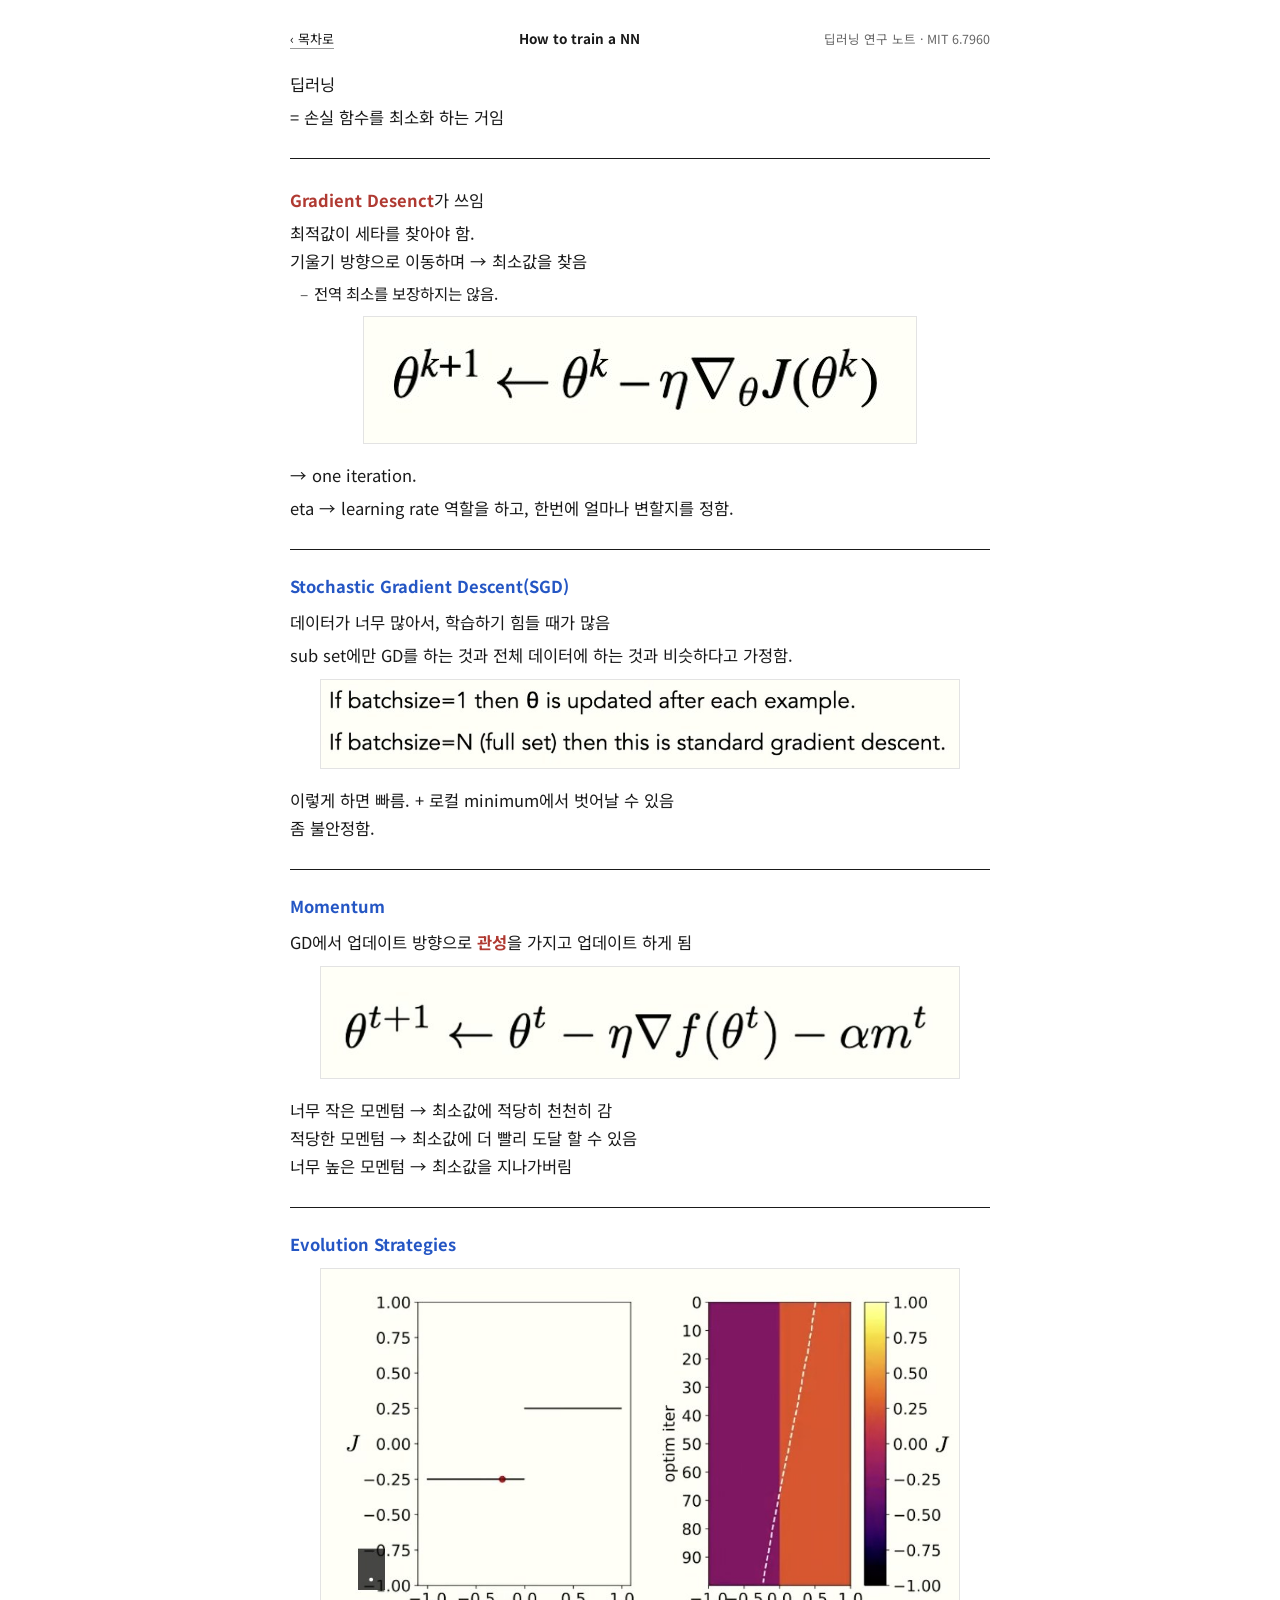
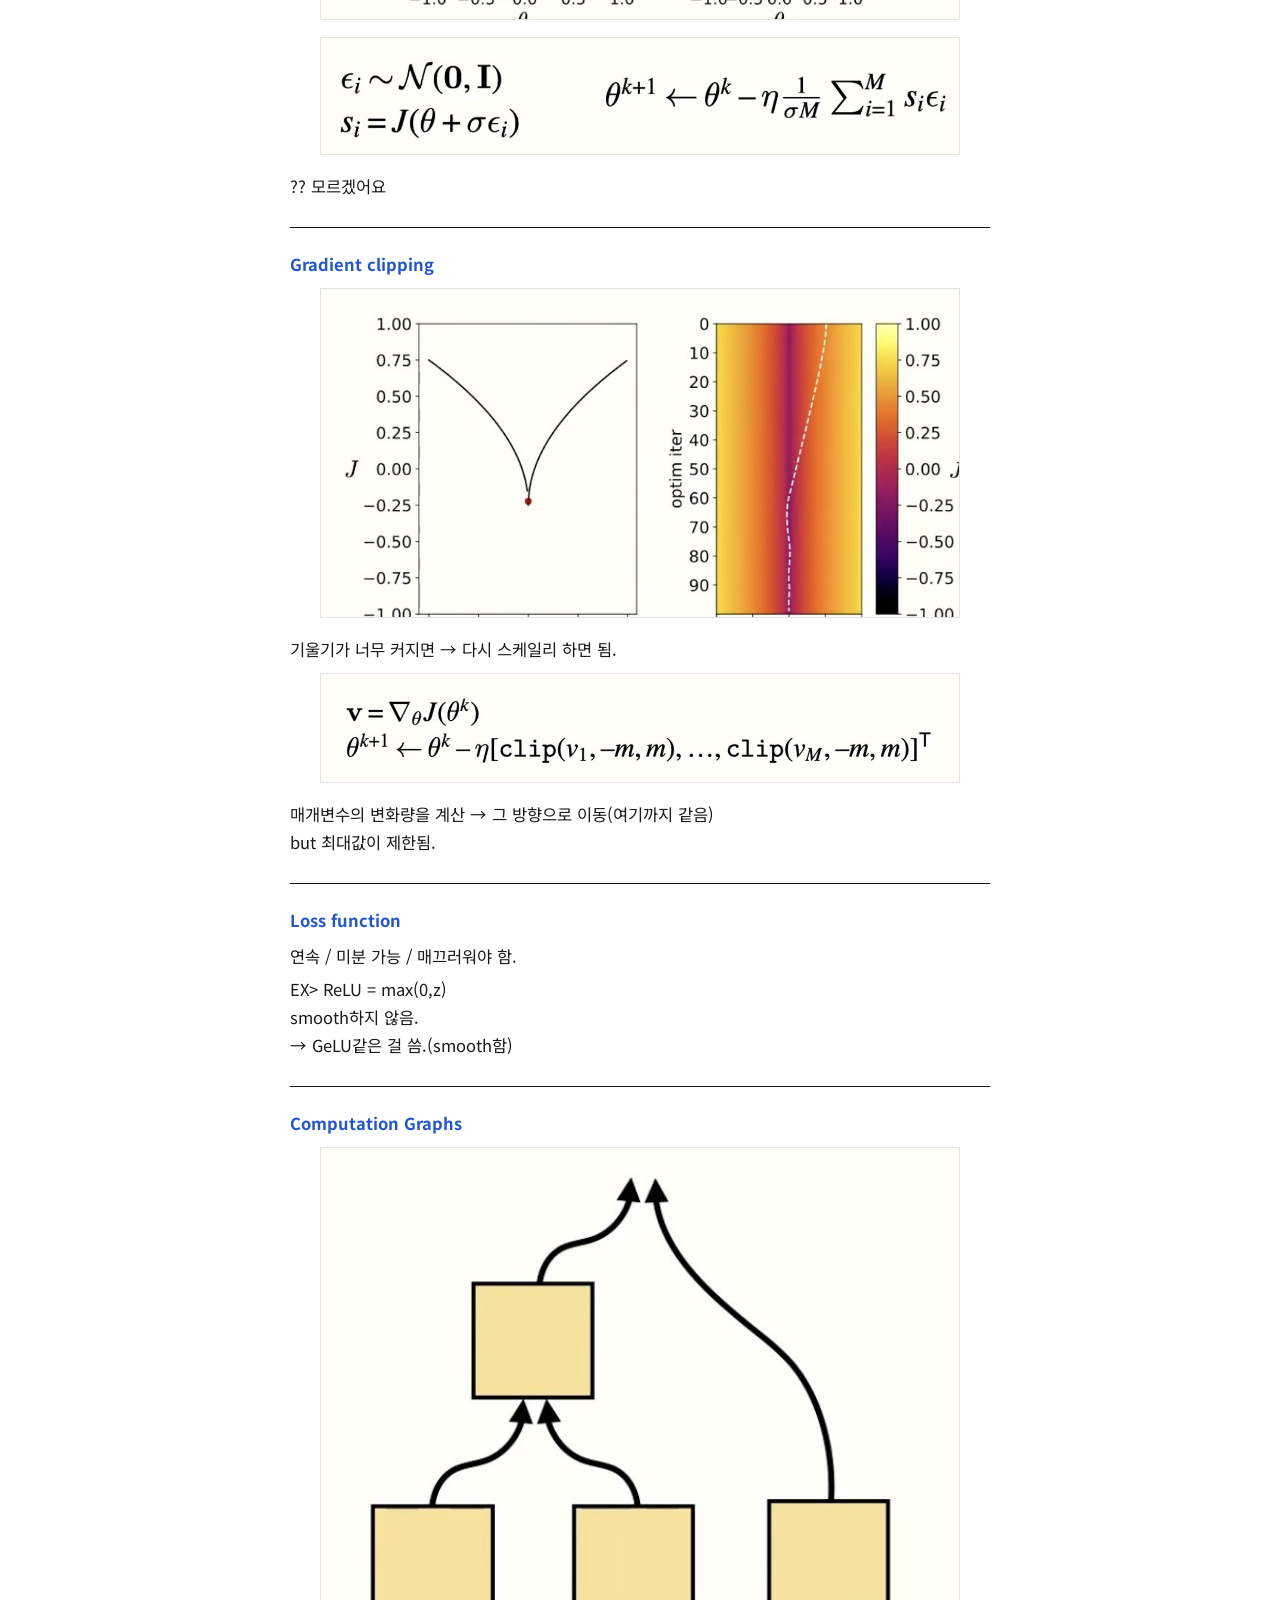
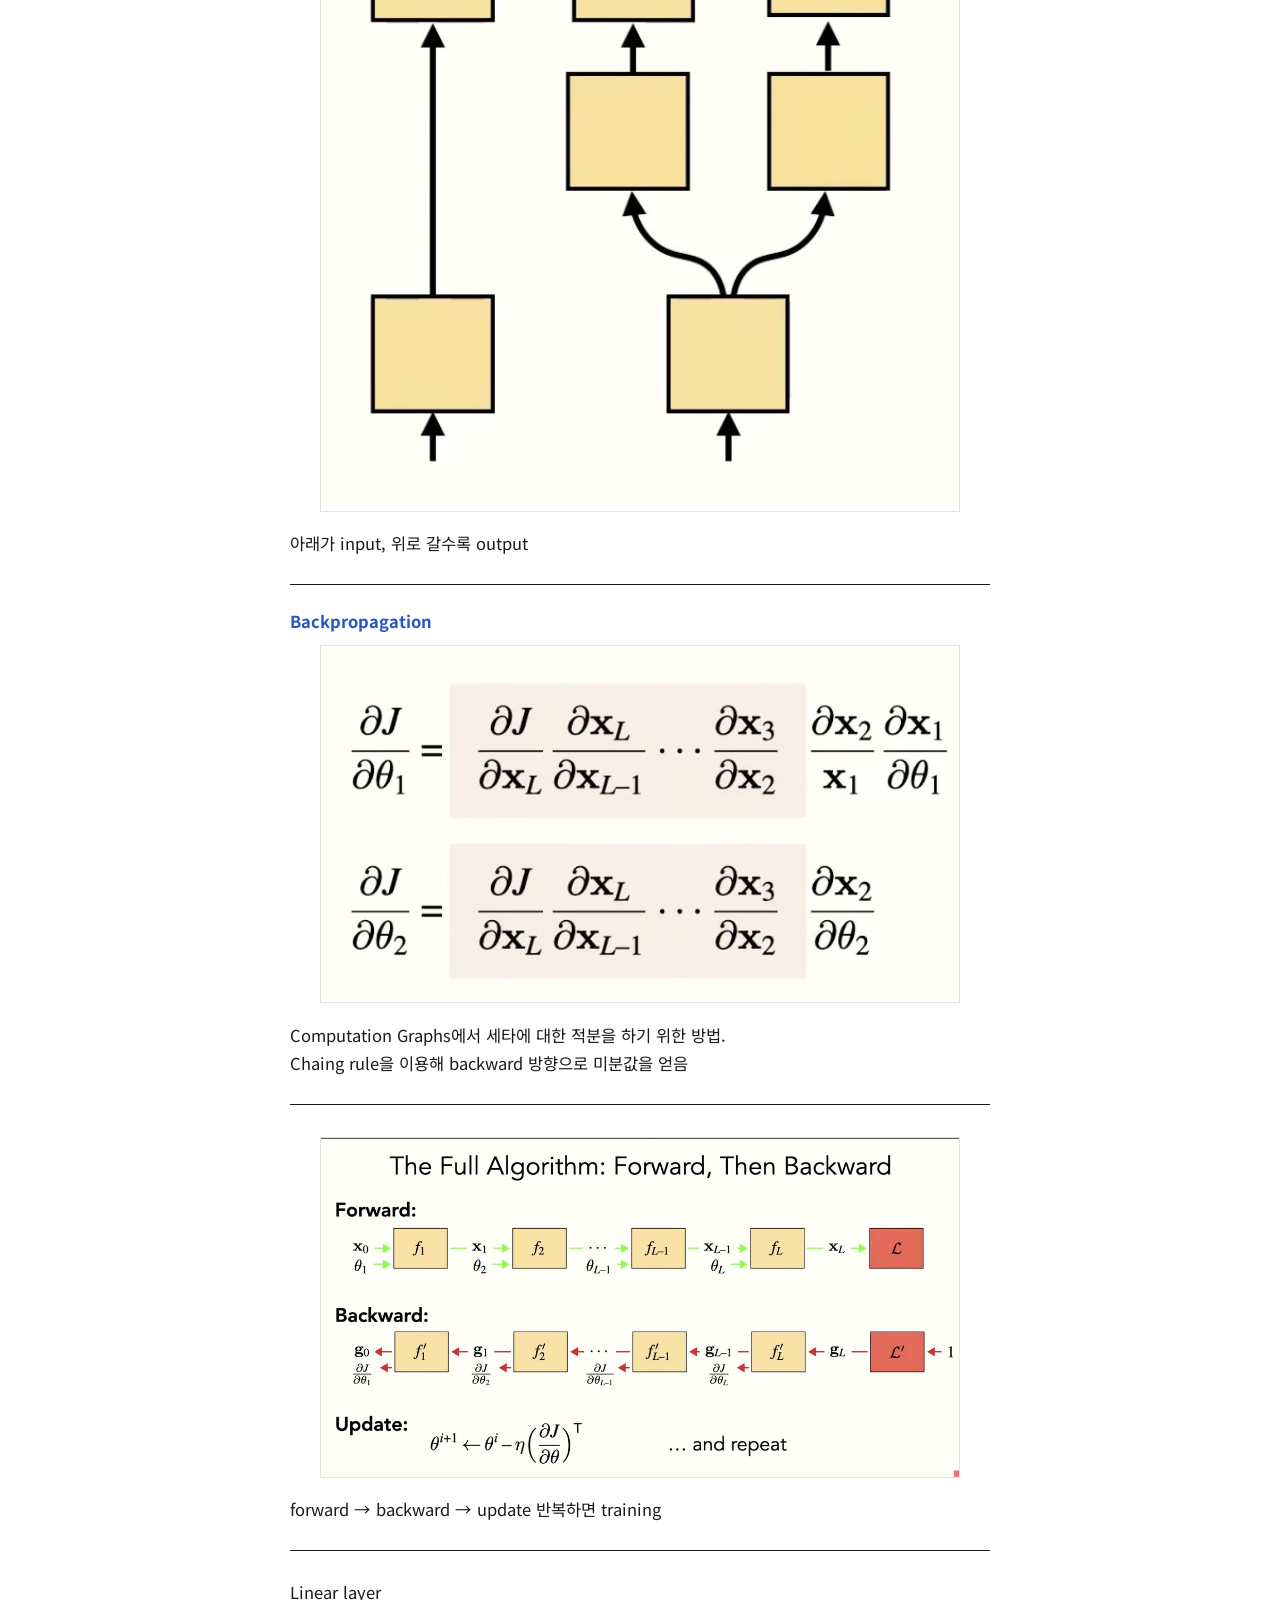
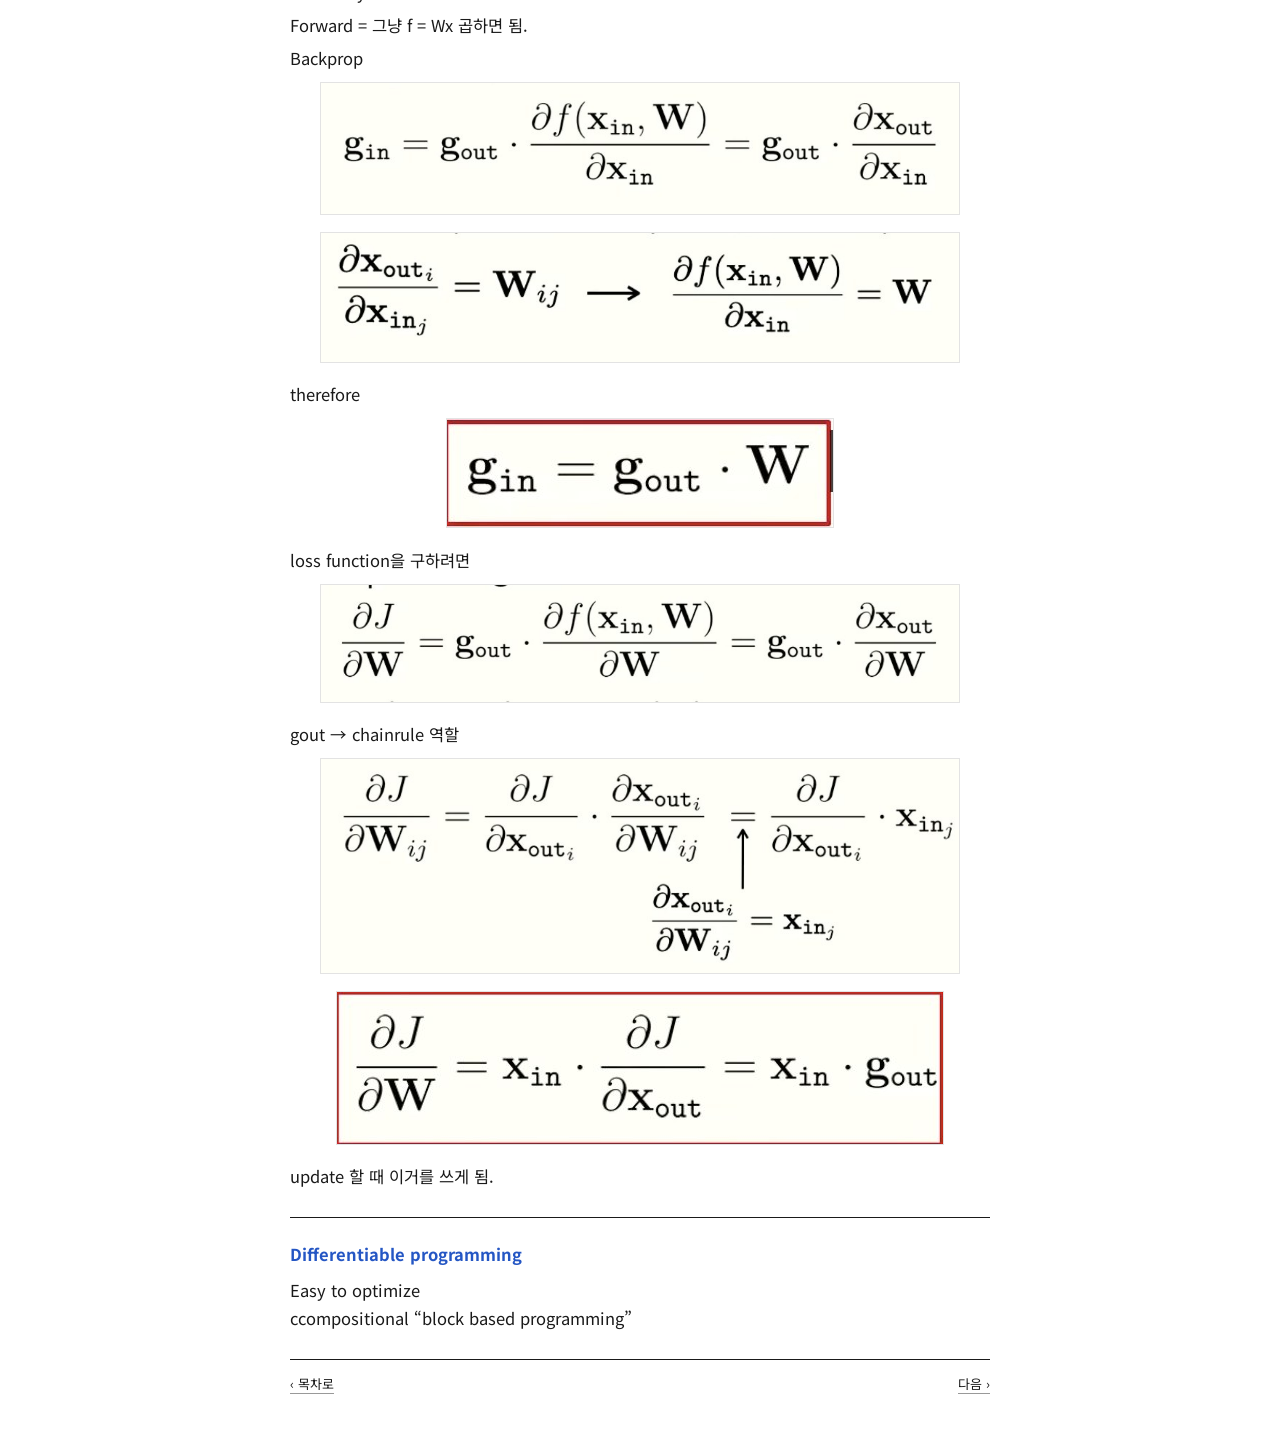
==== 01-how-to-train.html @ ce286904 "Merge dl-b (CMU 11-785 Lec2-8) into dl-notes" ====
<!DOCTYPE html>
<html lang="ko">
<head>
<meta charset="utf-8">
<meta name="viewport" content="width=device-width, initial-scale=1">
<title>How to train a NN — 딥러닝 연구 노트</title>
<link rel="preconnect" href="https://fonts.googleapis.com">
<link rel="preconnect" href="https://fonts.gstatic.com" crossorigin>
<link href="https://fonts.googleapis.com/css2?family=Noto+Sans+KR:wght@400;700&display=swap" rel="stylesheet">
<link rel="stylesheet" href="style.css">
</head>
<body>
<div class="paper">
<div class="phead"><a class="to-home" href="index.html">‹ 목차로</a><span class="phead-c">How to train a NN</span><span class="phead-r">딥러닝 연구 노트 · MIT 6.7960</span></div>
<div class="body">
<section class="part">
<p>딥러닝</p>
<p>= 손실 함수를 최소화 하는 거임</p>
</section>
<section class="part">
<p><b>Gradient Desenct</b>가 쓰임</p>
<p>최적값이 세타를 찾아야 함.<br>기울기 방향으로 이동하며 → 최소값을 찾음</p>
<ul class="concept"><li>전역 최소를 보장하지는 않음.</li></ul>
<div class="figwrap"><img src="images/01-how-to-train-01.jpg" alt="" loading="lazy"></div>
<p>→ one iteration.</p>
<p>eta → learning rate 역할을 하고, 한번에 얼마나 변할지를 정함.</p>
</section>
<section class="part">
<div class="concept-title">Stochastic Gradient Descent(SGD)</div>
<p>데이터가 너무 많아서, 학습하기 힘들 때가 많음</p>
<p>sub set에만 GD를 하는 것과 전체 데이터에 하는 것과 비슷하다고 가정함.</p>
<div class="figwrap"><img src="images/01-how-to-train-02.jpg" alt="" loading="lazy"></div>
<p>이렇게 하면 빠름. + 로컬 minimum에서 벗어날 수 있음<br>좀 불안정함.</p>
</section>
<section class="part">
<div class="concept-title">Momentum</div>
<p>GD에서 업데이트 방향으로 <b>관성</b>을 가지고 업데이트 하게 됨</p>
<div class="figwrap"><img src="images/01-how-to-train-03.jpg" alt="" loading="lazy"></div>
<p>너무 작은 모멘텀 → 최소값에 적당히 천천히 감<br>적당한 모멘텀 → 최소값에 더 빨리 도달 할 수 있음<br>너무 높은 모멘텀 → 최소값을 지나가버림</p>
</section>
<section class="part">
<div class="concept-title">Evolution Strategies</div>
<div class="figwrap"><img src="images/01-how-to-train-04.jpg" alt="" loading="lazy"></div>
<div class="figwrap"><img src="images/01-how-to-train-05.jpg" alt="" loading="lazy"></div>
<p>?? 모르겠어요</p>
</section>
<section class="part">
<div class="concept-title">Gradient clipping</div>
<div class="figwrap"><img src="images/01-how-to-train-06.jpg" alt="" loading="lazy"></div>
<p>기울기가 너무 커지면 → 다시 스케일리 하면 됨.</p>
<div class="figwrap"><img src="images/01-how-to-train-07.jpg" alt="" loading="lazy"></div>
<p>매개변수의 변화량을 계산 → 그 방향으로 이동(여기까지 같음)<br>but 최대값이 제한됨.</p>
</section>
<section class="part">
<div class="concept-title">Loss function</div>
<p>연속 / 미분 가능 / 매끄러워야 함.</p>
<p>EX&gt; ReLU = max(0,z)<br>smooth하지 않음.<br>→ GeLU같은 걸 씀.(smooth함)</p>
</section>
<section class="part">
<div class="concept-title">Computation Graphs</div>
<div class="figwrap"><img src="images/01-how-to-train-08.jpg" alt="" loading="lazy"></div>
<p>아래가 input, 위로 갈수록 output</p>
</section>
<section class="part">
<div class="concept-title">Backpropagation</div>
<div class="figwrap"><img src="images/01-how-to-train-09.jpg" alt="" loading="lazy"></div>
<p>Computation Graphs에서 세타에 대한 적분을 하기 위한 방법.<br>Chaing rule을 이용해 backward 방향으로 미분값을 얻음</p>
</section>
<section class="part">
<div class="figwrap"><img src="images/01-how-to-train-10.jpg" alt="" loading="lazy"></div>
<p>forward → backward → update 반복하면 training</p>
</section>
<section class="part">
<p>Linear layer</p>
<p>Forward = 그냥 f = Wx 곱하면 됨.</p>
<p>Backprop</p>
<div class="figwrap"><img src="images/01-how-to-train-11.jpg" alt="" loading="lazy"></div>
<div class="figwrap"><img src="images/01-how-to-train-12.jpg" alt="" loading="lazy"></div>
<p>therefore</p>
<div class="figwrap"><img src="images/01-how-to-train-13.jpg" alt="" loading="lazy"></div>
<p>loss function을 구하려면</p>
<div class="figwrap"><img src="images/01-how-to-train-14.jpg" alt="" loading="lazy"></div>
<p>gout → chainrule 역할</p>
<div class="figwrap"><img src="images/01-how-to-train-15.jpg" alt="" loading="lazy"></div>
<div class="figwrap"><img src="images/01-how-to-train-16.jpg" alt="" loading="lazy"></div>
<p>update 할 때 이거를 쓰게 됨.</p>
</section>
<section class="part">
<div class="concept-title">Differentiable programming</div>
<p>Easy to optimize<br>ccompositional “block based programming”</p>
</section>
</div>
<div class="pnav"><a href="index.html">‹ 목차로</a><a href="02-arch-grid.html">다음 ›</a></div>
</div>
</body>
</html>
---- style.css ----
:root{--ink:#1a1a1a;--red:#b03a32;--gray:#666;--blue:#2456c4;--rule:#1a1a1a}
*{box-sizing:border-box;margin:0;padding:0}
html{scroll-behavior:smooth}
body{font-family:'Noto Sans KR','Apple SD Gothic Neo',system-ui,sans-serif;background:#fff;color:var(--ink);-webkit-tap-highlight-color:transparent}
svg{max-width:100%}
.mjx{display:inline!important}.mjx svg{display:inline-block!important;vertical-align:middle;overflow:visible}
.mjx-display{margin:.3em 0;overflow-x:auto;overflow-y:hidden;padding:2px 0}
.mjx-display svg{display:block!important;margin:0 auto}
.paper{max-width:780px;margin:0 auto;background:#fff;padding:28px 40px 56px}
.phead{display:flex;justify-content:space-between;align-items:baseline;gap:12px;font-size:13px;color:var(--gray);padding-bottom:10px;margin-bottom:0}
.phead-c{color:var(--ink);font-weight:700;font-size:13.5px;text-align:center}
.phead-r{font-size:12.5px;white-space:nowrap}
a.to-home{color:var(--ink);text-decoration:none;cursor:pointer;border-bottom:1px solid #999;white-space:nowrap;font-size:13px}
a.to-home:hover{color:var(--blue);border-color:var(--blue)}
.body{font-size:16.5px;line-height:1.7}
.body p{margin:.3em 0}
.body ol.num{margin:.2em 0;padding-left:1.8em;list-style:decimal outside}
.body ol.num li{margin:.16em 0;padding-left:.2em}
section.part{margin-top:0;padding:22px 0;border-top:1px solid var(--rule)}
div.body > section.part:first-child{border-top:none;padding-top:6px}
.sec-h{font-weight:700;font-size:21px;color:var(--ink);margin:6px 0 10px}
.concept-title{font-weight:700;font-size:16.5px;margin-bottom:8px;color:var(--blue)}
.concept ul,.body ul.concept{margin-left:.4em;list-style:none}
.concept li{margin:.14em 0;font-size:15.5px;padding-left:1.1em;position:relative}
.concept li::before{content:"–";position:absolute;left:.2em;color:#555}
.figwrap{text-align:center;margin:10px 0}
.figwrap img{max-width:min(640px,94%);height:auto;border:1px solid #e3e3e3}
.figwrap svg{max-width:min(600px,92%);height:auto}
.figcap{font-size:13.5px;color:#555;text-align:center;margin-top:12px}
.body b{color:var(--red)}
.pnav{display:flex;justify-content:space-between;align-items:center;margin-top:0;padding:14px 0 0;border-top:1px solid var(--rule);font-size:13px}
.pnav a{color:var(--ink);text-decoration:none;cursor:pointer;border-bottom:1px solid #999}
.pnav a:hover{color:var(--blue);border-color:var(--blue)}
/* home */
.course{font-size:13px;color:var(--gray);letter-spacing:.08em;font-weight:700}
h1{font-size:30px;font-weight:700;color:var(--ink);line-height:1.3;margin:6px 0 4px}
.sub{font-size:15.5px;color:#444;margin-top:10px}
section{margin-top:34px;border-top:1px solid var(--rule);padding-top:20px}
h2{font-size:17px;font-weight:700;color:var(--ink);margin-bottom:8px}
.go{float:right;color:var(--gray);font-size:18px}
a.card{display:block;text-decoration:none;color:var(--ink);border:1.5px solid var(--rule);padding:16px 22px;margin-top:14px;cursor:pointer;background:#fff}
a.card:hover{border-color:var(--blue)}
.card-t{font-weight:700;font-size:16.5px}
a.card:hover .card-t{color:var(--blue)}
.card-d{font-size:14.5px;color:#444;margin-top:6px;line-height:1.55}
.card-m{font-size:13px;color:var(--gray);margin-top:8px}
div.card-off{border:1.5px solid var(--rule);padding:16px 22px;margin-top:14px;color:var(--gray)}
.card-off .card-t{color:var(--gray)}
.foot{margin-top:40px;font-size:13px;color:var(--gray)}
@media (max-width:760px){
  .paper{padding:20px 18px 40px}
  .body{font-size:15.5px}
  .phead-r{display:none}
  h1{font-size:24px}
}
@media print{
  body{background:#fff}
  .paper{max-width:none;margin:0;padding:10px 20px}
  .pnav{display:none}
  a{text-decoration:none;color:inherit}
}
/* ===== dl-b (CMU 11-785) additions ===== */
h1.t-title{font-size:26px;line-height:1.3;color:var(--ink);font-weight:700;margin:6px 0 4px}
.t-sub{font-size:15.5px;color:#444;margin-top:10px}
.t-meta{margin-top:6px;font-size:13px;color:var(--gray)}
.dlb .body{line-height:1.75;margin-top:18px}
.dlb .body u{text-underline-offset:2px}
.dlb .figwrap img{max-width:min(640px,100%);border:1px solid #ddd}
.dlb .pnav{margin-top:20px}
.cols{display:flex;gap:18px;margin:10px 0;align-items:flex-start}
.cols .col{min-width:0}
.cols .col .body,.cols .col p{font-size:15.5px}
.cols .figwrap img{max-width:100%}
/* ===== study-note layer (2026-10-21 user rule) =====
   White page, Noto Sans KR (no handwriting font, no ruled paper).
   Handwritten-notes FEEL via hierarchy/indent/color only.
   Wrap note content in <div class="body notes">. */
.notes h2{font-size:19px;font-weight:700;color:var(--ink);margin:28px 0 10px;padding-bottom:5px;border-bottom:1.5px solid var(--rule)}
.notes h3{font-size:16.5px;font-weight:700;color:var(--ink);margin:20px 0 6px}
.notes h4{font-size:15.5px;font-weight:700;color:#333;margin:14px 0 4px}
.notes p{margin:.3em 0}
/* level-nested bullets: • lv1, – lv2, · lv3 */
.notes ul{list-style:none;margin:.25em 0;padding-left:0}
.notes ul li{position:relative;padding-left:1.25em;margin:.2em 0;line-height:1.65}
.notes ul li::before{content:"•";position:absolute;left:.3em;color:var(--ink)}
.notes ul ul{margin:.12em 0;padding-left:1.15em}
.notes ul ul li::before{content:"–";color:#555}
.notes ul ul ul{padding-left:1.15em}
.notes ul ul ul li::before{content:"·";color:#999}
.notes ol{margin:.25em 0;padding-left:1.7em}
.notes ol li{margin:.2em 0;line-height:1.65}
.notes ol ol{list-style:lower-alpha}
/* key term / definition -> blue */
.k-blue{color:var(--blue);font-weight:700}
/* warning / condition / must-remember -> red */
.k-red{color:var(--red);font-weight:700}
/* important phrase -> yellow highlighter */
.hl{background:#fff1a8;padding:.02em .18em;border-radius:2px;-webkit-box-decoration-break:clone;box-decoration-break:clone}
/* boxed key formula */
.fbox{border:1.5px solid var(--rule);padding:10px 16px;margin:12px 0;background:#fff}
.fbox .mjx-display{margin:.15em 0}
/* definition block (blue accent) */
.def{border-left:3px solid var(--blue);padding:5px 0 5px 14px;margin:12px 0}
/* warning/condition block (red accent) */
.warn{border-left:3px solid var(--red);padding:5px 0 5px 14px;margin:12px 0}
/* small gray source/ref line */
.refline{font-size:12.5px;color:var(--gray);margin:2px 0 8px}
@media (max-width:640px){
  h1.t-title,h1.idx-title{font-size:22px}
  .cols{flex-direction:column}
}
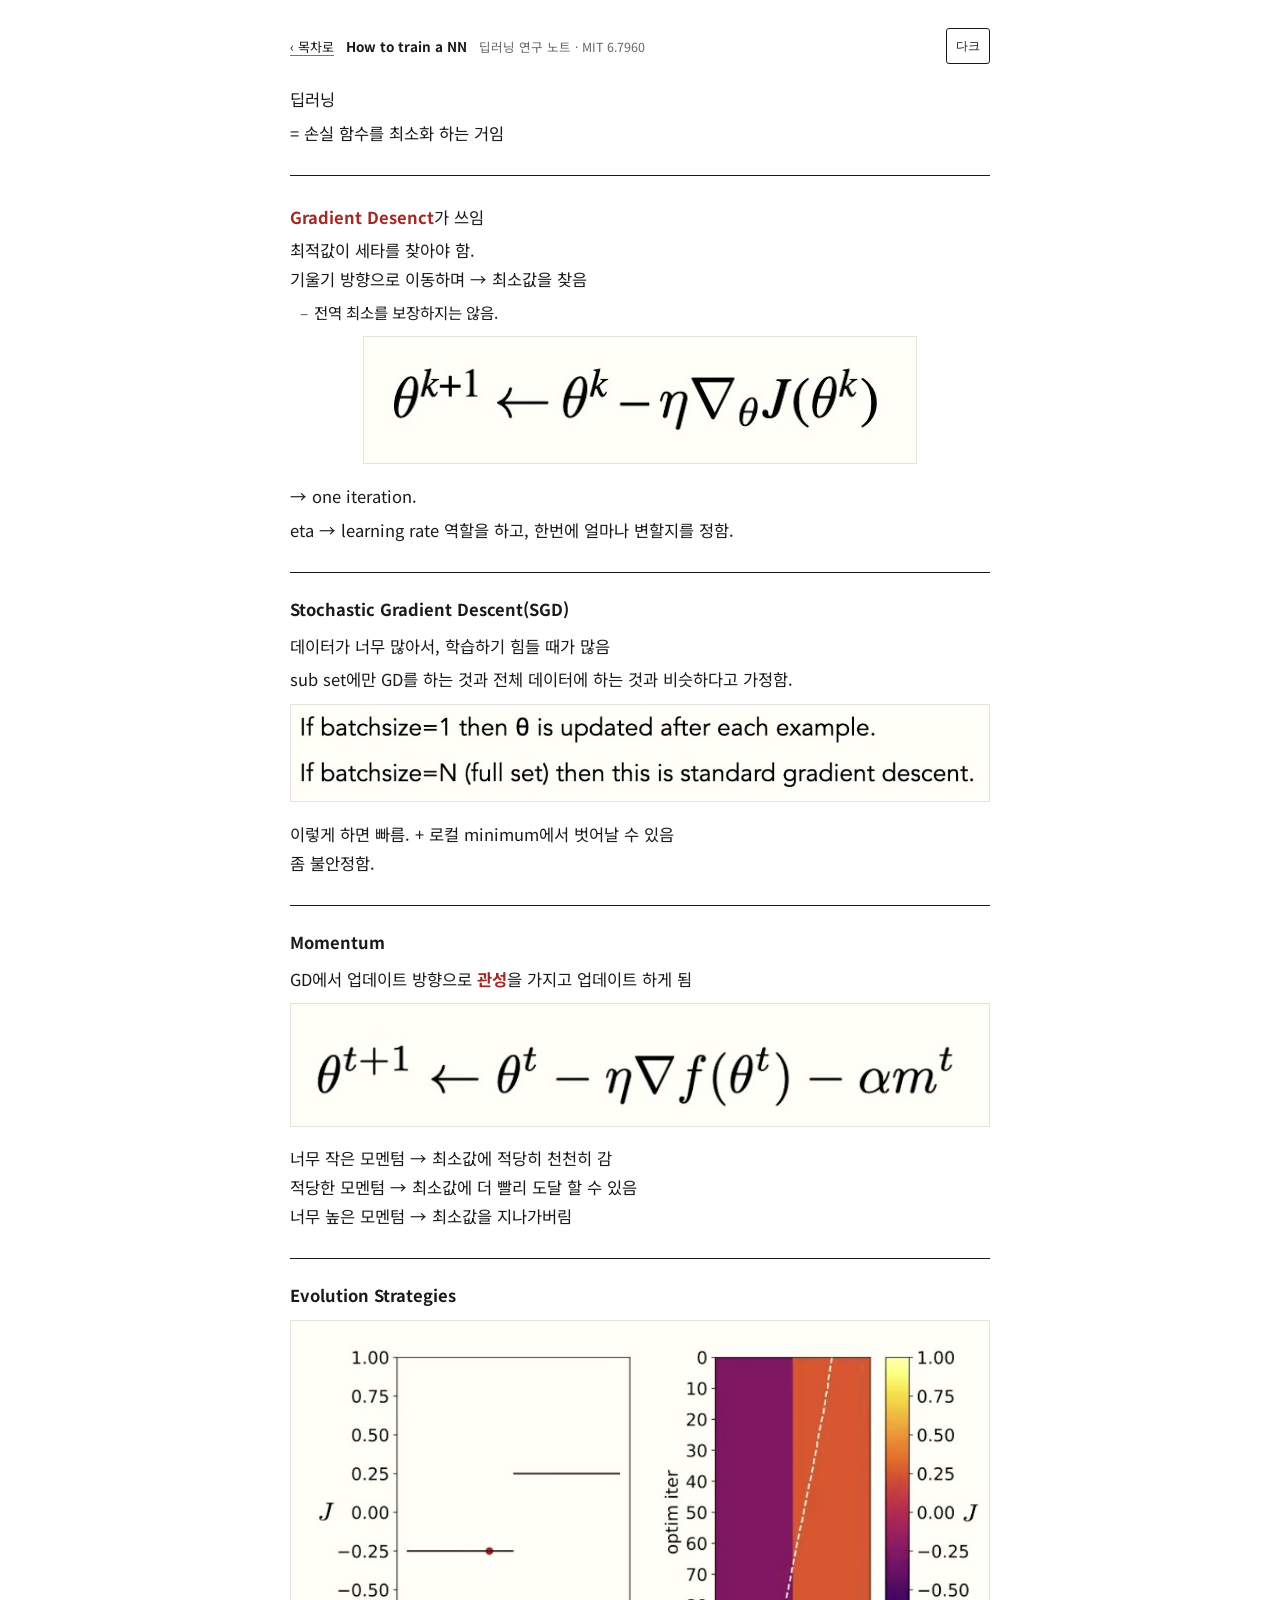
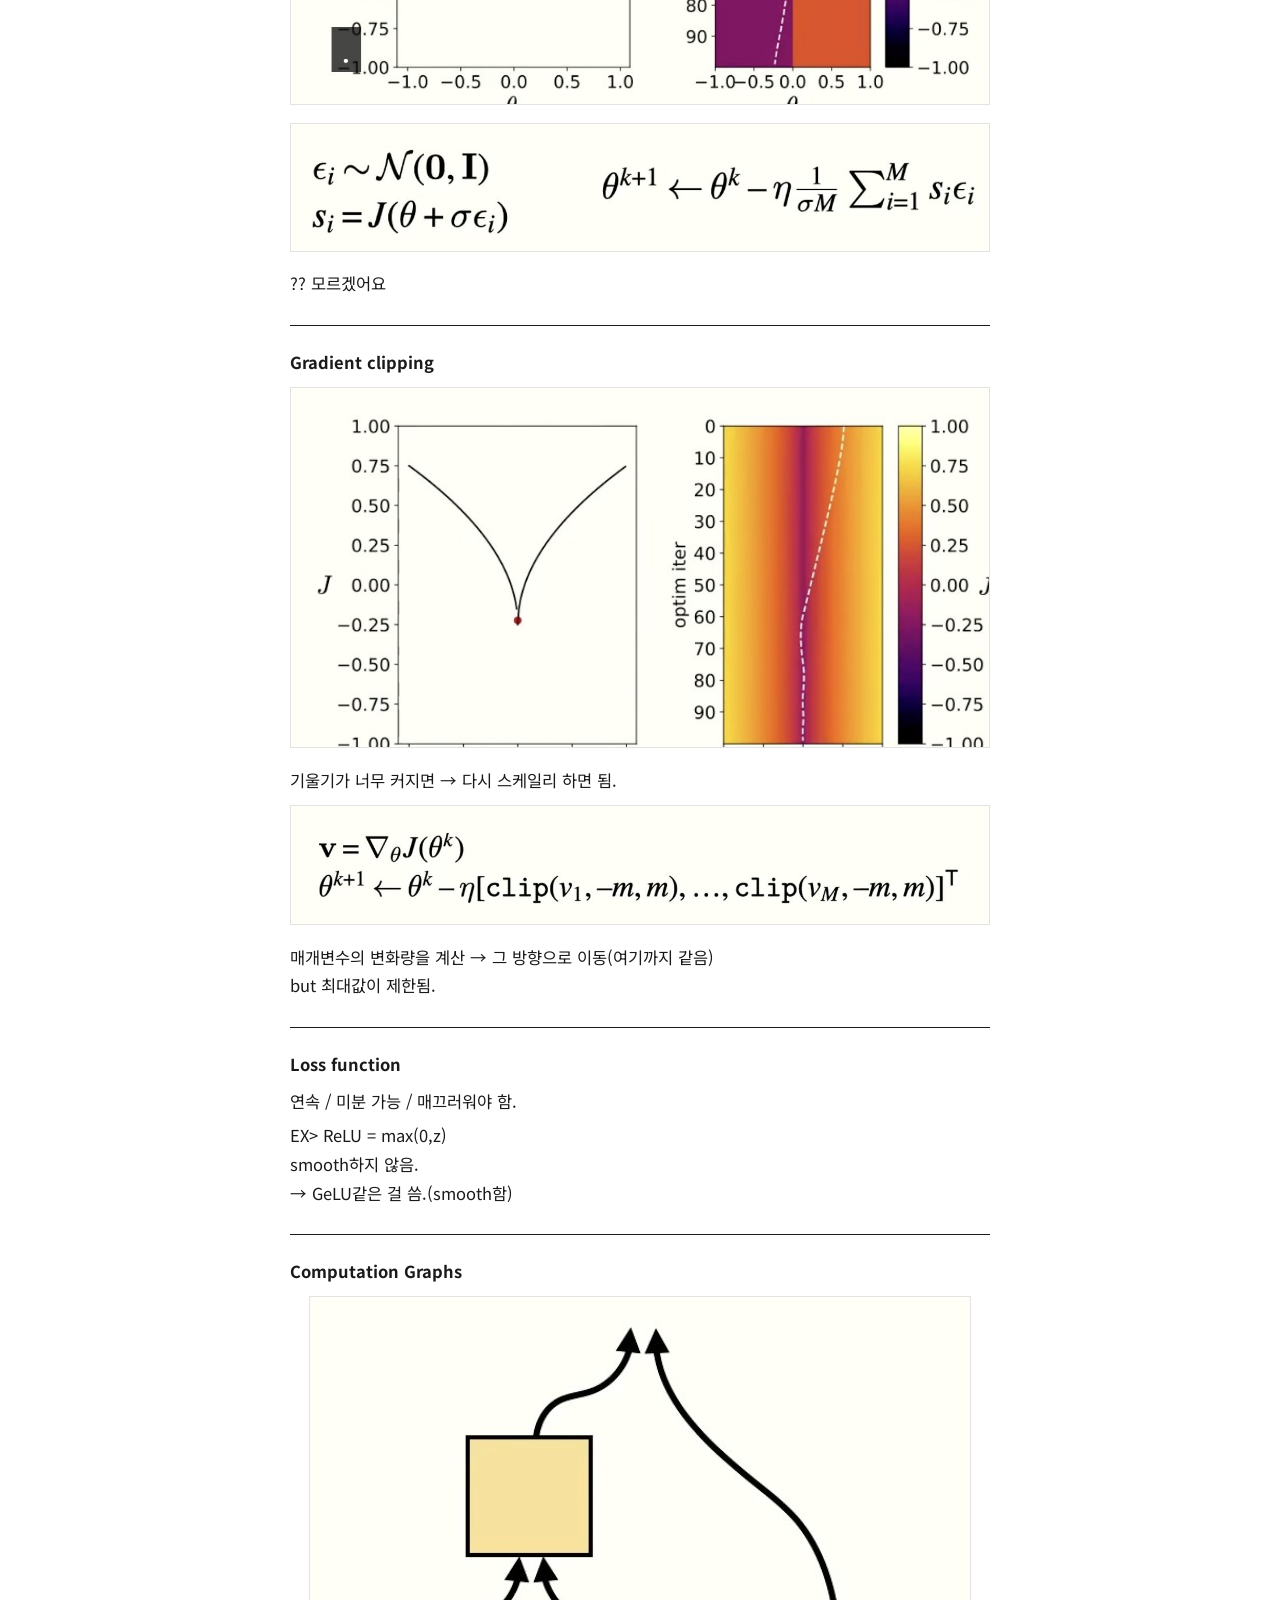
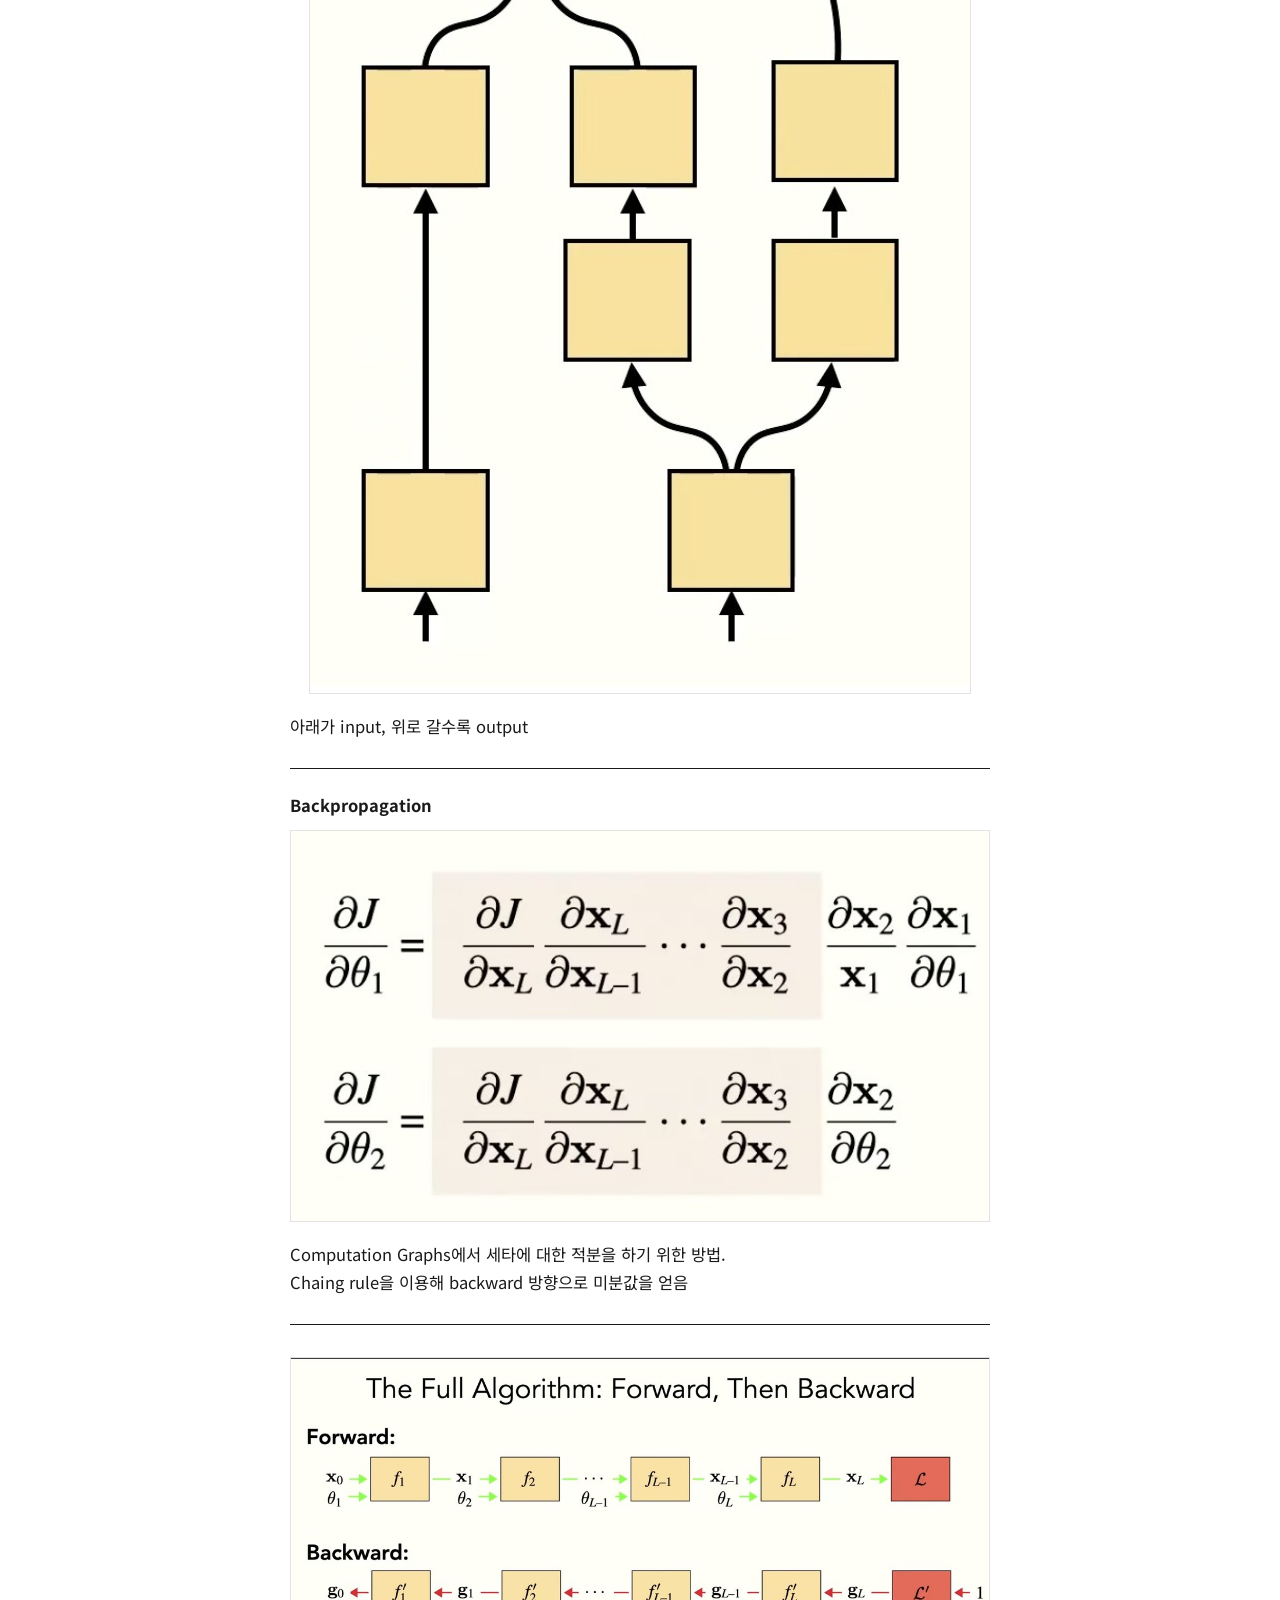
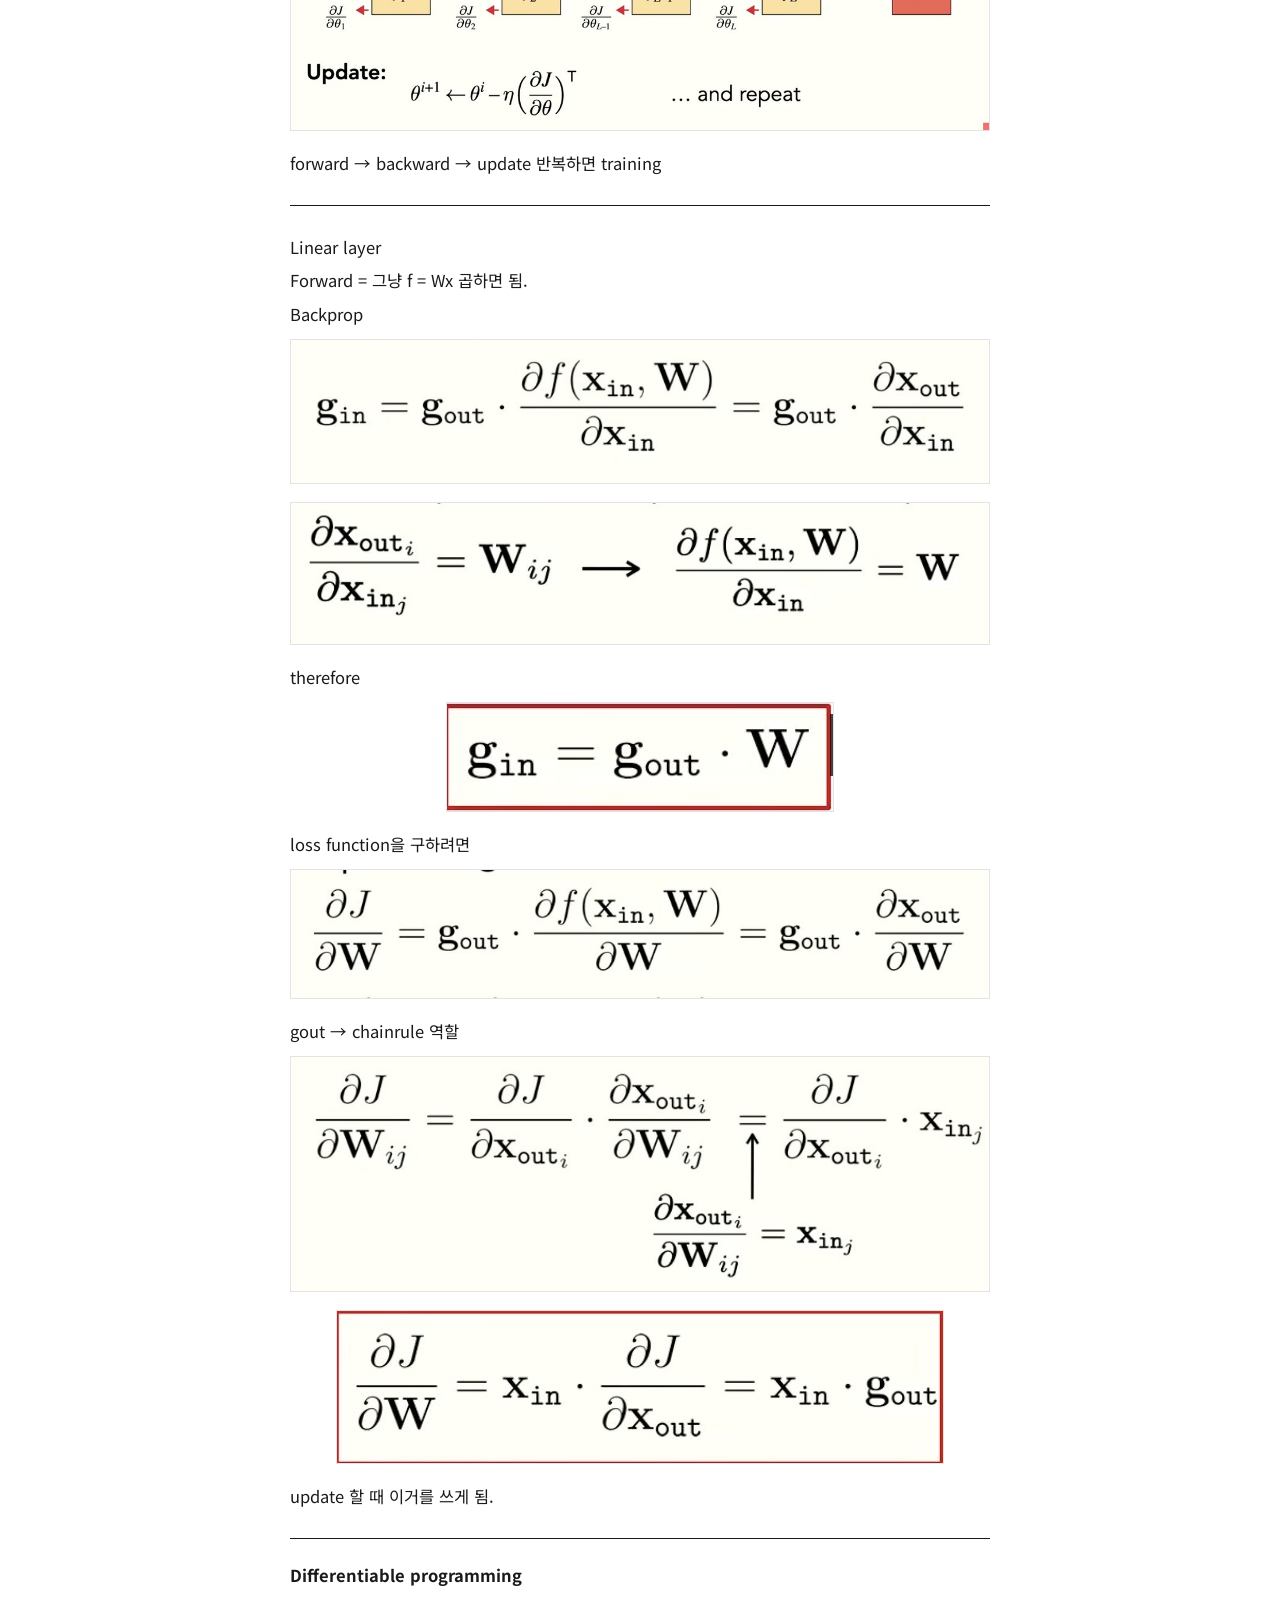
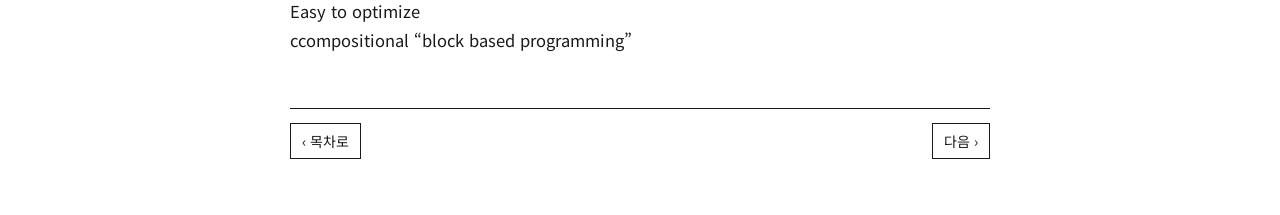
==== commit bd476781: "v5 layer: v5-layer.css + v5.js on all pages" ====
--- a/01-how-to-train.html
+++ b/01-how-to-train.html
@@ -8,6 +8,7 @@
 <link rel="preconnect" href="https://fonts.gstatic.com" crossorigin>
 <link href="https://fonts.googleapis.com/css2?family=Noto+Sans+KR:wght@400;700&display=swap" rel="stylesheet">
 <link rel="stylesheet" href="style.css">
+<link rel="stylesheet" href="assets/v5-layer.css">
 </head>
 <body>
 <div class="paper">
@@ -92,5 +93,6 @@
 </div>
 <div class="pnav"><a href="index.html">‹ 목차로</a><a href="02-arch-grid.html">다음 ›</a></div>
 </div>
+<script src="assets/v5.js"></script>
 </body>
 </html>
--- a/style.css
+++ b/style.css
@@ -109,3 +109,6 @@
   h1.t-title,h1.idx-title{font-size:22px}
   .cols{flex-direction:column}
 }
+
+/* Korean/other fallback chars inside MathJax SVG <text>: use page font, not bare serif */
+.mjx text, .mjx-display text { font-family: inherit; }
--- a/assets/v5-layer.css
+++ b/assets/v5-layer.css
@@ -0,0 +1,139 @@
+/* ==========================================================================
+   study-note v5 layer (2026-10-22). v4 CSS 뒤에 한 줄로 얹는다: <link rel="stylesheet" href="assets/v5-layer.css">
+   본문/정답 내용은 건드리지 않음. 팔레트: ink #1a1a1a, 회색, 액센트 #9e2b25, 형광펜 #fff1a8.
+   ========================================================================== */
+:root{--ink:#1a1a1a;--red:#9e2b25;--accent:#9e2b25;--gray:#666;--rule:#1a1a1a;--hl:#fff1a8;--grey-1:#f4f4f4;--blue:#1a1a1a;--header-h:56px}
+
+/* 1. 링크: 방문/hover/active 전부 ink. 파랑·보라 금지. 밑줄 + hover 형광펜 */
+a:link,a:visited,a:hover,a:active{color:var(--ink)}
+.paper a:not(.tap):not(.card):not(.tapc):not(.idx-row):not(.to-top):not(.skip-link):not(.v5-anchor){text-decoration:underline;text-decoration-color:#777;text-underline-offset:3px;border-bottom:none}
+.paper a:not(.tap):not(.card):not(.tapc):not(.idx-row):hover{background:var(--hl);text-decoration-color:var(--ink)}
+a.tap:hover,a.card:hover,.tapc:hover,.idx-row:hover{background:var(--hl)!important;border-color:var(--ink)}
+.to-root{color:var(--gray)!important}
+a:focus-visible,button:focus-visible,summary:focus-visible,.tap:focus-visible,.card:focus-visible{outline:2px solid var(--ink);outline-offset:2px;border-radius:2px}
+[aria-current="page"]{background:var(--hl);font-weight:700}
+button,summary,a,.tap,.card{cursor:pointer}
+
+/* 2. 본문 컬럼 탈출 방지 */
+html{-webkit-text-size-adjust:100%}
+.paper{max-width:780px;min-width:0;overflow-x:clip;overflow-wrap:break-word}
+.paper img,.paper svg,.paper figure,.paper video{max-width:100%}
+.paper img{height:auto}
+.paper pre{max-width:100%;overflow-x:auto;white-space:pre}
+.paper code{overflow-wrap:anywhere}
+.paper p,.paper li,.paper dd{overflow-wrap:break-word;word-break:keep-all}
+.paper .mjx-display,.paper .tblwrap{max-width:100%}
+
+/* 3. 헤딩 앵커 + 고정 헤더 대비 여백 */
+h2,h3,h4,[id]{scroll-margin-top:calc(var(--header-h) + 16px)}
+.v5-anchor{visibility:hidden;margin-left:.4em;font-weight:400;color:var(--gray)!important;text-decoration:none!important;font-size:.85em}
+h2:hover .v5-anchor,h3:hover .v5-anchor,.v5-anchor:focus-visible{visibility:visible}
+.v5-anchor:hover{background:var(--hl);color:var(--ink)!important}
+@media(hover:none){.v5-anchor{display:none}}
+
+/* 4. 힌트/정답/토글: 전부 details. 버튼처럼 보이게 (검정 얇은 보더, +/− 마커) */
+body details.v5d{border:1px solid var(--ink);border-radius:0;margin:12px 0;padding:0;background:#fff}
+body details.v5d.src{border-style:solid}
+body details.v5d>summary{display:flex;align-items:center;min-height:44px;list-style:none;padding:.5em .9em .5em 2.5em;font-weight:700;font-size:15px;position:relative;user-select:none;color:var(--ink);text-decoration:none}
+body details.v5d>summary::-webkit-details-marker{display:none}
+body details.v5d>summary::before{content:"+";position:absolute;left:.9em;top:50%;transform:translateY(-50%)!important;width:1em;text-align:center;font-weight:700;color:var(--ink);font-size:15px;margin:0}
+body details.v5d[open]>summary::before{content:"\2212"}
+body details.v5d>summary:hover{background:var(--hl);color:var(--ink)}
+body details.v5d[open]>summary{background:var(--grey-1);border-bottom:1px solid var(--ink)}
+body details.v5d[open]>summary:hover{background:var(--hl)}
+body details.v5d>:not(summary){margin:0!important;padding:.7em .95em!important;border-top:none!important}
+body details.v5d .dx-body{border-top:none}
+.dx-pair{margin:14px 0}
+/* 힌트→정답 사이 간격 */
+body details.v5d+details.v5d{margin-top:-1px}
+
+/* 5. 타이포그래피 */
+.body,.notes{font-size:16.5px;line-height:1.75}
+@media(max-width:760px){.body,.notes{font-size:16px}}
+
+/* 6. 표: booktabs + 스크롤 힌트 + sticky thead */
+.tblwrap{position:relative;overflow-x:auto;-webkit-overflow-scrolling:touch;margin:18px 0}
+.tblwrap table{margin:0!important}
+.tblwrap.can-r::after{content:"";position:sticky;right:0;float:right;top:0;width:28px;height:100%;margin-left:-28px;pointer-events:none;background:linear-gradient(to right,rgba(255,255,255,0),#fff);}
+.tblwrap.can-r{box-shadow:inset -1px 0 0 #e2e2e2}
+.tblwrap.long{max-height:72vh;overflow:auto}
+.tblwrap.long thead th{position:sticky;top:0;background:#fff;z-index:2;box-shadow:0 1px 0 var(--ink)}
+.paper td.num,.paper th.num{text-align:right}
+thead{display:table-header-group}
+tr{break-inside:avoid}
+
+/* 7. 통계 카드/그리드: 모바일 세로 스택 */
+@media(max-width:560px){
+  .stats,.statrow,.stat-row,.cols2,.cols3,.grid2,.grid3,.cards,.card-grid{display:grid!important;grid-template-columns:1fr!important}
+  .stat{min-width:0;width:100%}
+  .paper [style*="display:flex"].stats{flex-direction:column}
+}
+.stats{display:flex;flex-wrap:wrap;gap:10px}
+
+/* 8. 헤더: 테마 토글을 헤더 안에 인라인. 모바일에서 헤더 글자 가리지 않음 */
+.phead{flex-wrap:wrap;row-gap:4px;align-items:center}
+.phead .theme-toggle,.v5-bar .theme-toggle{position:static!important;margin-left:auto;flex:none;font-size:12px;padding:3px 9px;border:1px solid var(--ink);background:#fff;color:var(--ink);border-radius:3px}
+.phead .theme-toggle:hover,.v5-bar .theme-toggle:hover{background:var(--hl)}
+.v5-bar{display:flex;justify-content:flex-end;margin-bottom:8px}
+@media(max-width:560px){.phead-c{text-align:left;flex:1 1 100%;order:3}.phead-r{display:none}.phead .theme-toggle{margin-left:auto}}
+
+/* 9. 상단 목차(긴 페이지) + 현재 위치 */
+nav.v5-toc{border:1px solid var(--ink);margin:16px 0 22px;padding:10px 16px;font-size:14.5px;background:#fff}
+nav.v5-toc .v5-toc-t{font-weight:700;font-size:13px;color:var(--gray);margin-bottom:6px}
+nav.v5-toc ol{list-style:none;margin:0;padding:0;display:flex;flex-wrap:wrap;gap:4px 14px}
+nav.v5-toc li{margin:0;padding:0}
+nav.v5-toc li::before{content:none!important}
+nav.v5-toc a.active,.toc a.active{background:var(--hl);font-weight:700}
+@media(max-width:560px){nav.v5-toc ol{flex-direction:column}}
+
+/* 10. 하단 이전/다음 + 맨 위로 + 스킵 링크 */
+.pnav,.v5-pn{display:flex;justify-content:space-between;align-items:center;gap:10px;margin-top:26px;padding-top:14px;border-top:1px solid var(--ink);font-size:14px}
+.pnav a,.v5-pn a{border:1px solid var(--ink);padding:.35em .8em;text-decoration:none!important;border-bottom:1px solid var(--ink)!important;background:#fff}
+.pnav a:hover,.v5-pn a:hover{background:var(--hl)}
+.pnav a.to-home{border:1px solid var(--ink)}
+.pnav span:empty{flex:1}
+.to-top{position:fixed;right:14px;bottom:14px;z-index:40;border:1px solid var(--ink);background:#fff;padding:.3em .75em;font-size:13px;text-decoration:none!important;color:var(--gray)!important;opacity:0;pointer-events:none;transition:opacity .15s}
+.to-top.show{opacity:1;pointer-events:auto}
+.to-top:hover{background:var(--hl);color:var(--ink)!important}
+.skip-link{position:absolute;left:-9999px;top:0;z-index:100;background:var(--hl);padding:.5em 1em;border:1px solid var(--ink);text-decoration:none}
+.skip-link:focus{left:0}
+/* 단일 항목 섹션: 제목은 스크린리더용으로만 */
+.solo-h{position:absolute!important;width:1px;height:1px;overflow:hidden;clip:rect(0 0 0 0);white-space:nowrap}
+
+/* 11. 목록/로드맵 항목 = 클릭 카드 (.tap) 통일. 호버 시 화살표 이동 */
+a.tap,a.card{color:var(--ink);text-decoration:none}
+a.tap:hover::after{color:var(--ink)}
+
+@media(prefers-reduced-motion:reduce){*{transition:none!important;scroll-behavior:auto!important}}
+
+/* 12. 다크 모드 (invert 방식 유지). 홈 index도 동일 규칙 */
+html[data-theme="dark"]{filter:invert(1) hue-rotate(180deg);background:#ededed}
+html[data-theme="dark"] body,html[data-theme="dark"] .paper{background:#ededed}
+html[data-theme="dark"] svg,html[data-theme="dark"] figure{background:transparent}
+html[data-theme="dark"] :is(.card,a.tap,.tapc,details.v5d,.dx-body,.concept,.mid-box,.mid-cheat,.problem,.bx,.nb,.fbox,.tblwrap,table,nav.v5-toc,.to-top,.pnav a,.v5-pn a,.stat,.notice,.theme-toggle,.tblwrap.long thead th){background-color:#ededed}
+html[data-theme="dark"] .tblwrap.can-r::after{background:linear-gradient(to right,rgba(237,237,237,0),#ededed)}
+html[data-theme="dark"] svg [fill="#fff"],html[data-theme="dark"] svg [fill="#ffffff"]{fill:#ededed}
+html[data-theme="dark"] svg [fill="#f2f2f2"]{fill:#e0e0e0}
+html[data-theme="dark"] details.v5d[open]>summary{background:#e0e0e0}
+
+/* 13. 인쇄 */
+@media print{
+  .phead .theme-toggle,.v5-bar,.to-top,.skip-link,.v5-anchor,nav.v5-toc,.pnav,.v5-pn,.theme-toggle{display:none!important}
+  html[data-theme="dark"]{filter:none;background:#fff}
+  html[data-theme="dark"] body,html[data-theme="dark"] .paper{background:#fff}
+  body details.v5d{border:none}
+  body details.v5d>summary{border:none;background:none;padding-left:0;font-size:13px;color:var(--gray)}
+  body details.v5d>summary::before{content:""}
+  body details.v5d>:not(summary){display:block!important;padding:.2em 0!important}
+  .tblwrap,.tblwrap.long{max-height:none;overflow:visible}
+  .paper{overflow:visible}
+  .fbox,.concept,.bx,.nb,.problem,.mjx-display,.subpart,figure{break-inside:avoid}
+  a{text-decoration:none!important;background:none!important}
+}
+
+/* 모바일 터치 타깃 44px (버튼형 요소) + Step 라벨 간격 */
+.pnav a,.v5-pn a,.theme-toggle,.to-top{min-height:36px;display:inline-flex;align-items:center}
+@media(pointer:coarse){.pnav a,.v5-pn a,.theme-toggle,.to-top{min-height:44px}.paper a.tap,.paper a.card{min-height:44px}}
+/* 'Step N' 라벨형 단계 목록(ol.steps.step-label)은 라벨과 본문 사이 간격 보장 */
+.body.notes ol.steps.step-label>li{padding-left:5.6em}
+@media(max-width:560px){.body.notes ol.steps.step-label>li{padding-left:5em}}
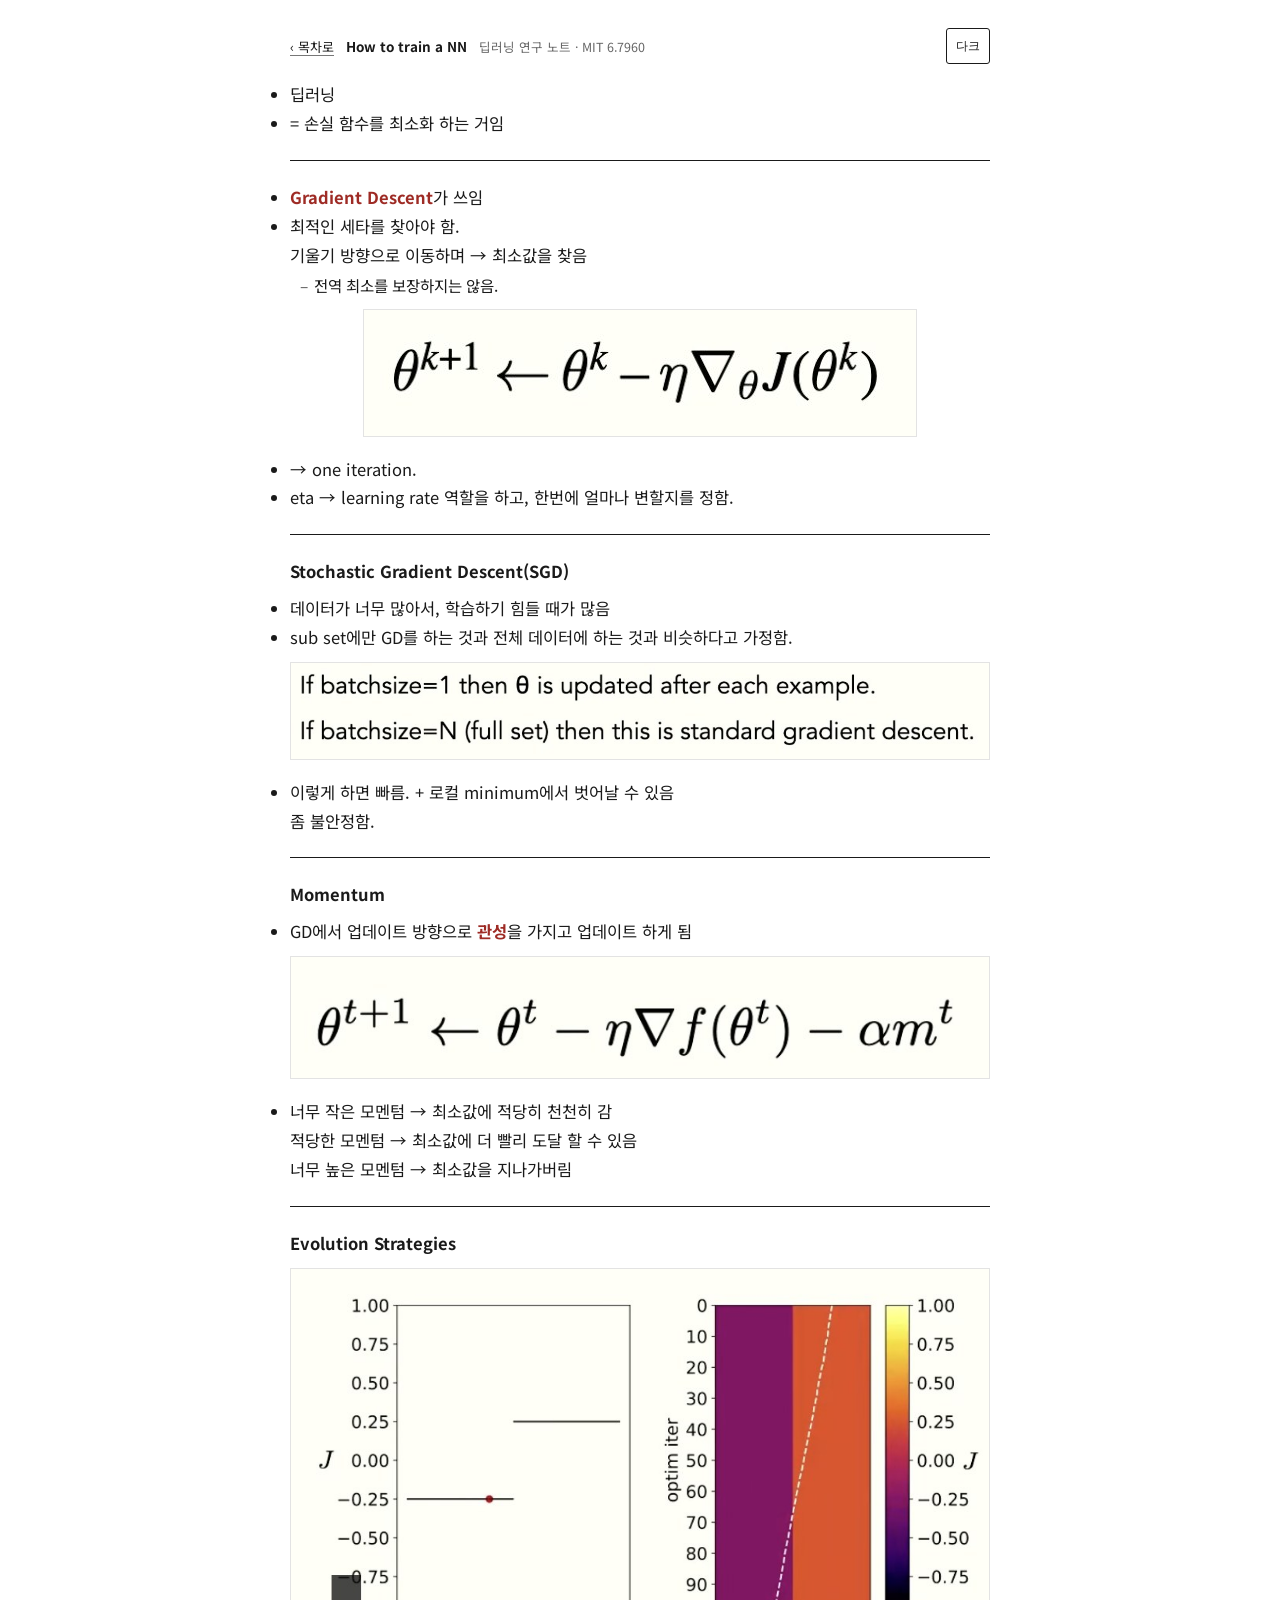
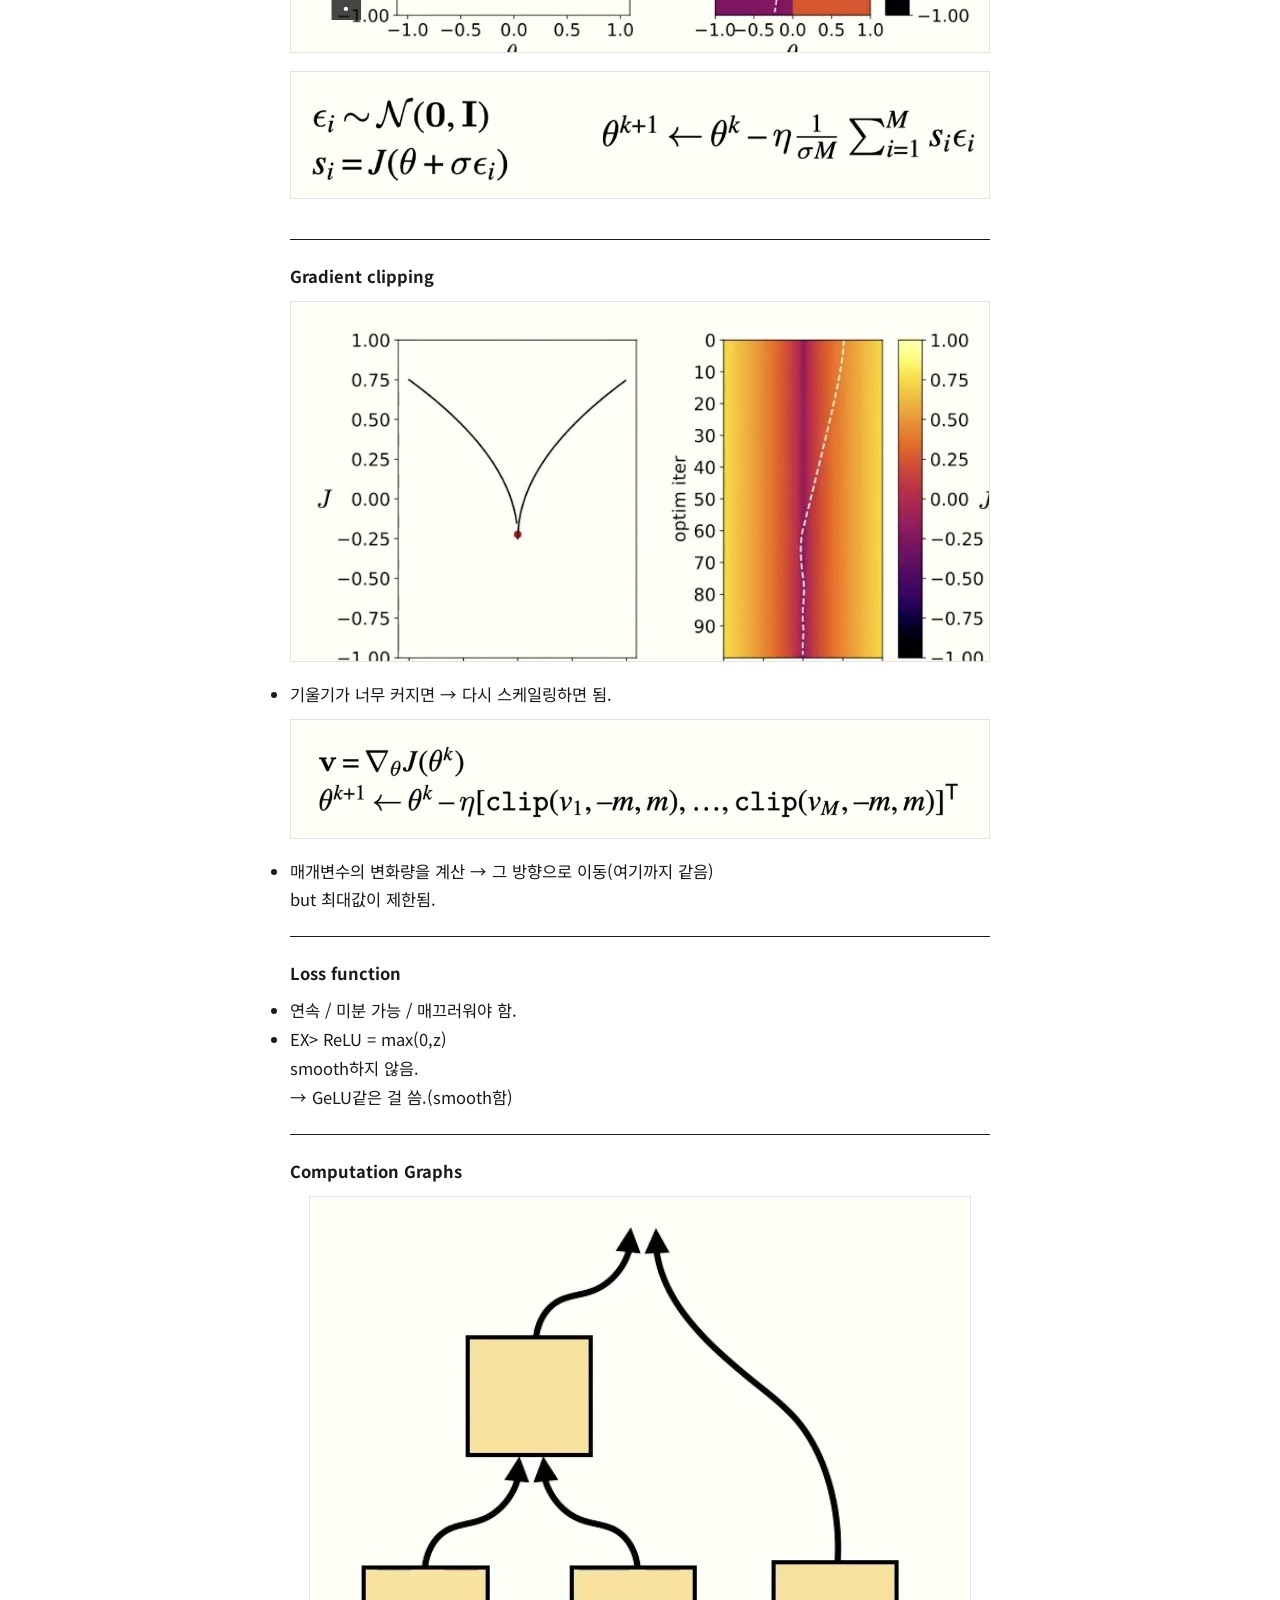
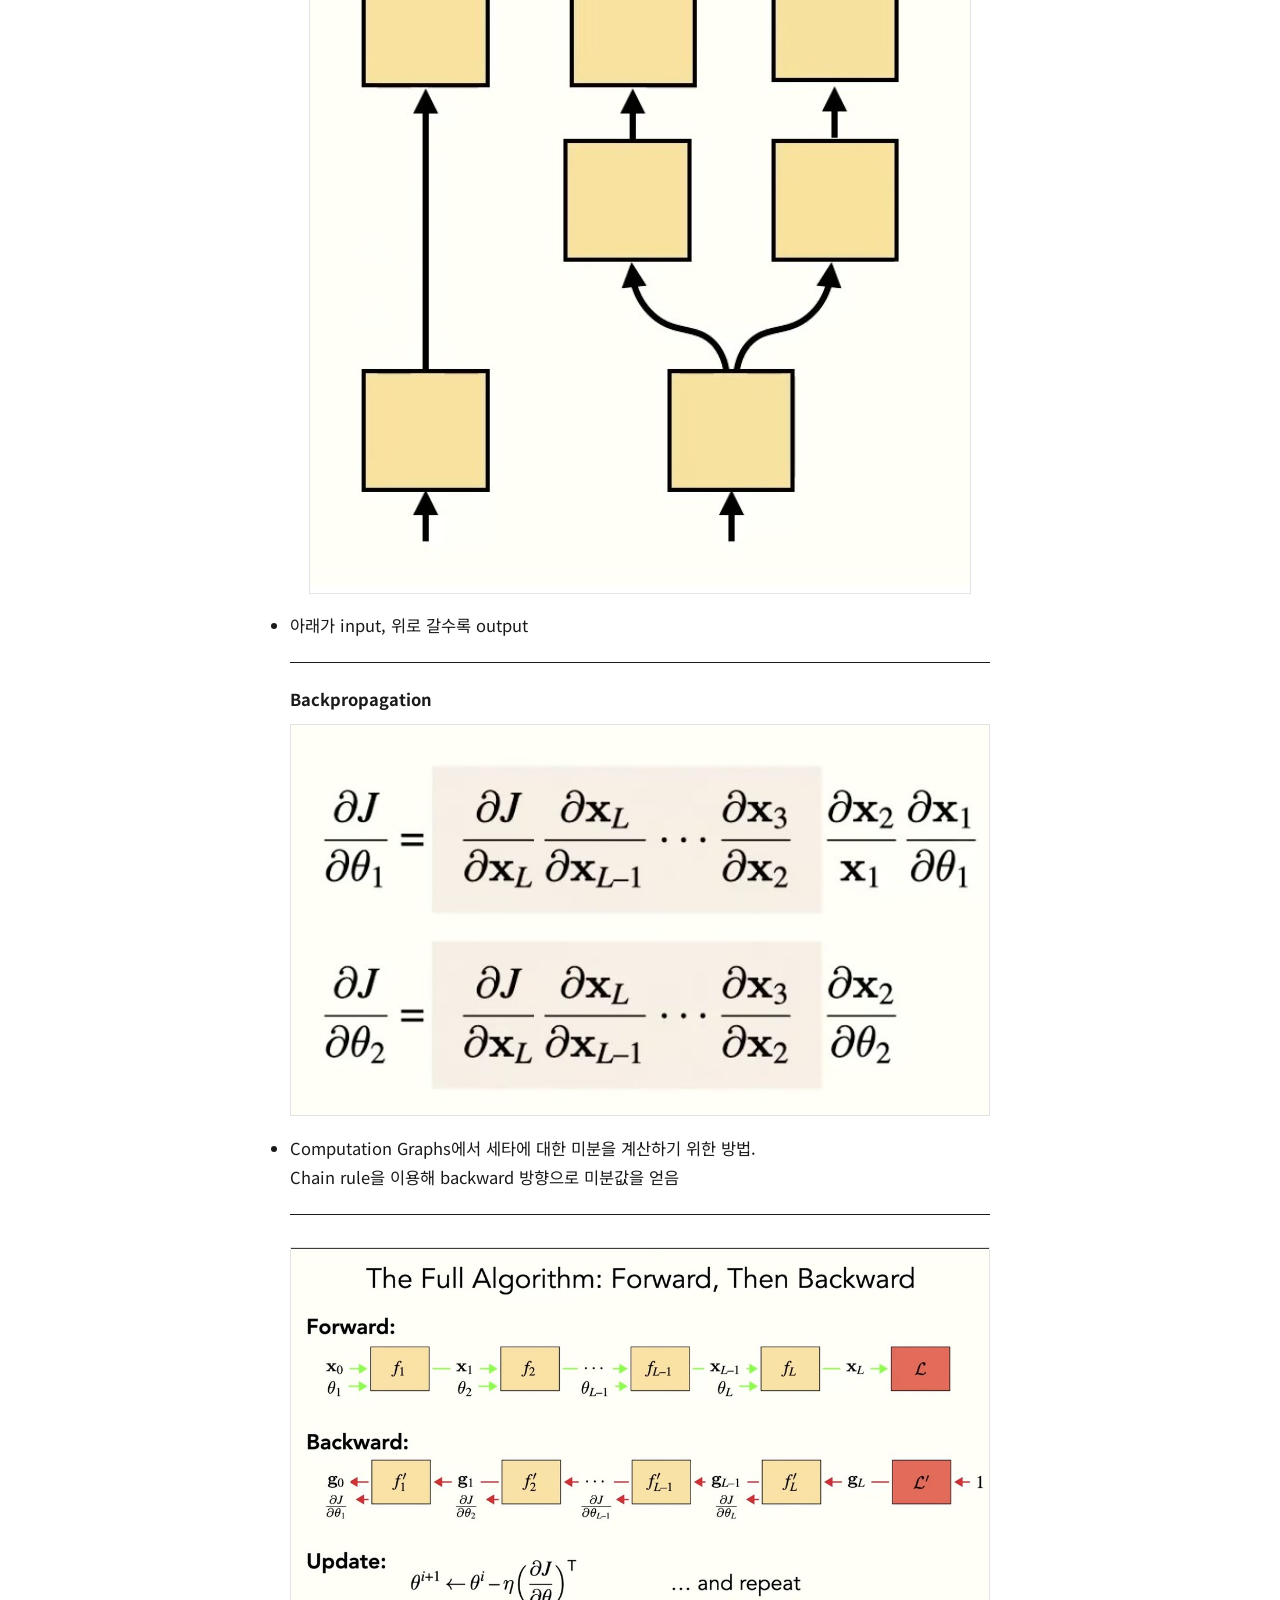
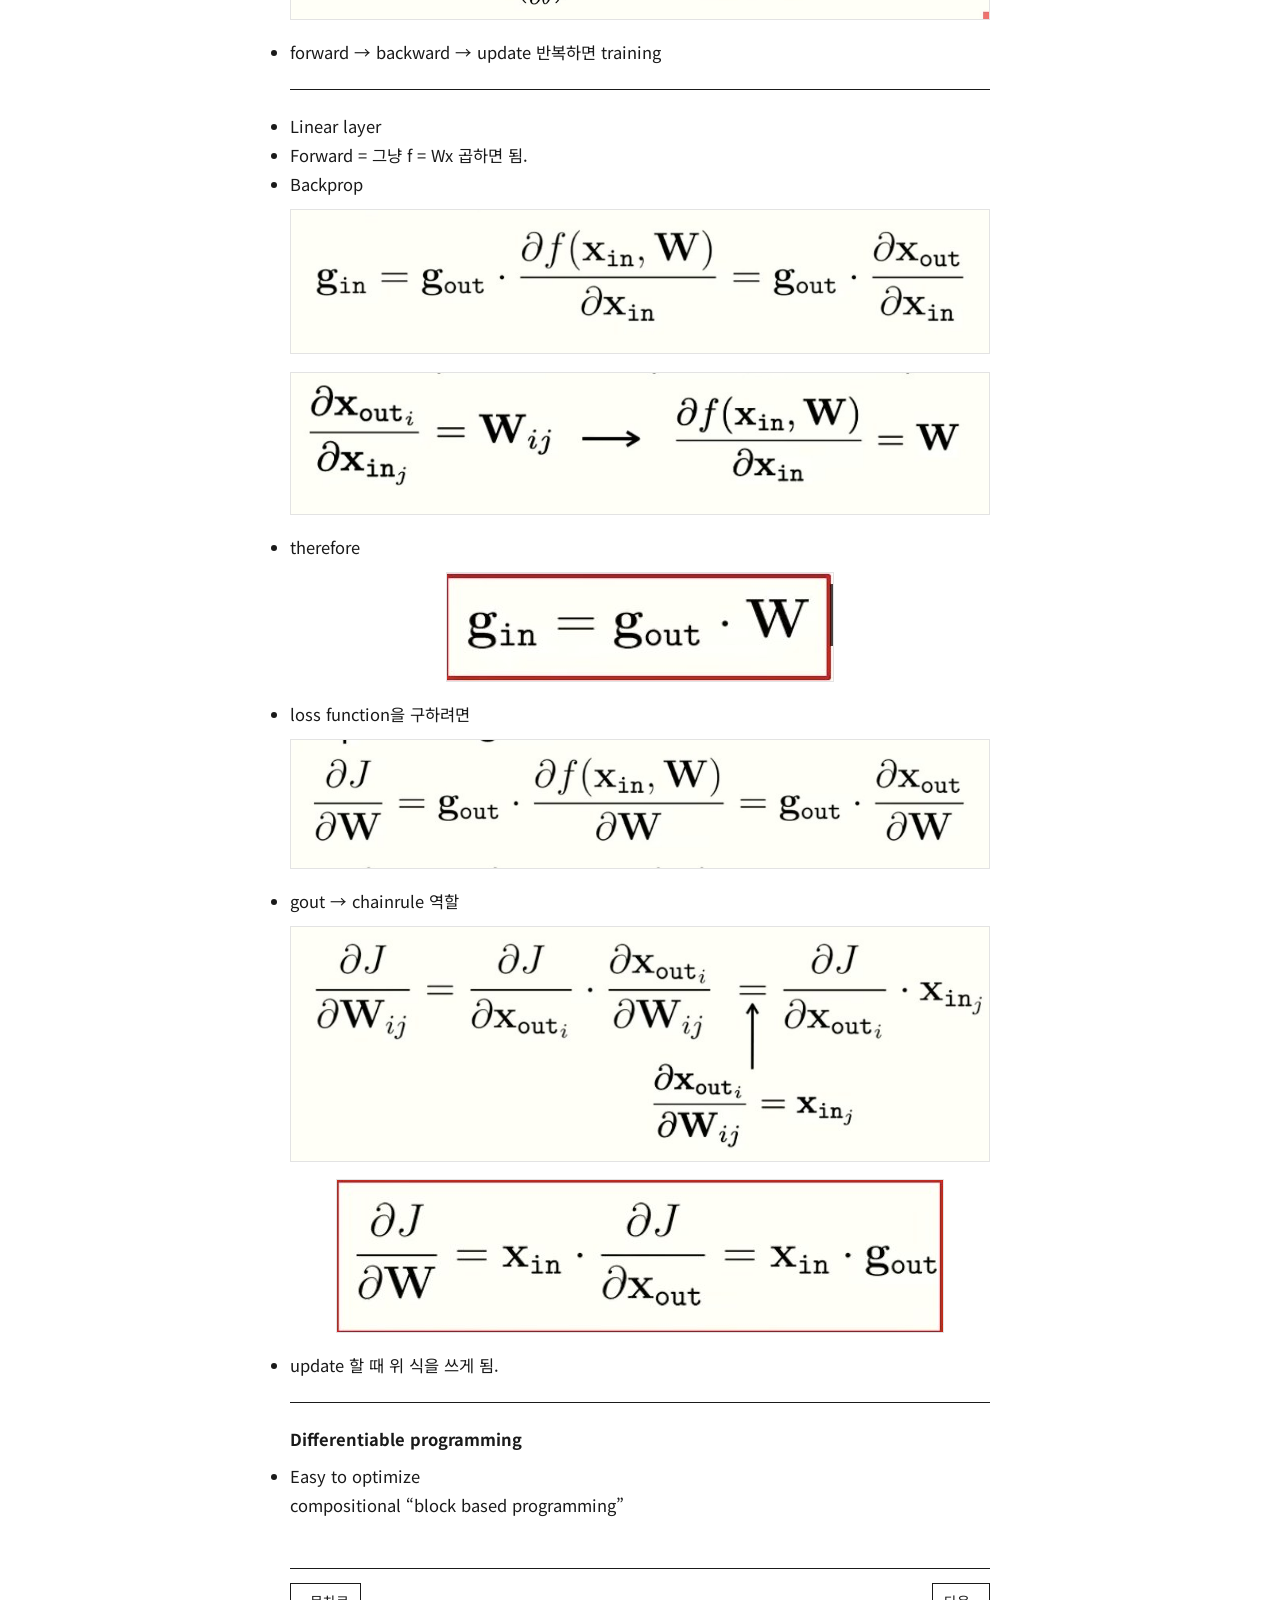
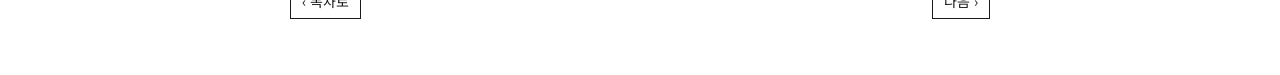
==== commit 1b178722: "style pass1 (11 html) + v5 re-apply" ====
--- a/01-how-to-train.html
+++ b/01-how-to-train.html
@@ -15,81 +15,100 @@
 <div class="phead"><a class="to-home" href="index.html">‹ 목차로</a><span class="phead-c">How to train a NN</span><span class="phead-r">딥러닝 연구 노트 · MIT 6.7960</span></div>
 <div class="body">
 <section class="part">
-<p>딥러닝</p>
-<p>= 손실 함수를 최소화 하는 거임</p>
-</section>
+<ul>
+<li>딥러닝</li>
+<li>= 손실 함수를 최소화 하는 거임</li>
+</ul></section>
 <section class="part">
-<p><b>Gradient Desenct</b>가 쓰임</p>
-<p>최적값이 세타를 찾아야 함.<br>기울기 방향으로 이동하며 → 최소값을 찾음</p>
-<ul class="concept"><li>전역 최소를 보장하지는 않음.</li></ul>
+<ul>
+<li><b>Gradient Descent</b>가 쓰임</li>
+<li>최적인 세타를 찾아야 함.<br>기울기 방향으로 이동하며 → 최소값을 찾음</li>
+</ul><ul class="concept"><li>전역 최소를 보장하지는 않음.</li></ul>
 <div class="figwrap"><img src="images/01-how-to-train-01.jpg" alt="" loading="lazy"></div>
-<p>→ one iteration.</p>
-<p>eta → learning rate 역할을 하고, 한번에 얼마나 변할지를 정함.</p>
-</section>
+<ul>
+<li>→ one iteration.</li>
+<li>eta → learning rate 역할을 하고, 한번에 얼마나 변할지를 정함.</li>
+</ul></section>
 <section class="part">
 <div class="concept-title">Stochastic Gradient Descent(SGD)</div>
-<p>데이터가 너무 많아서, 학습하기 힘들 때가 많음</p>
-<p>sub set에만 GD를 하는 것과 전체 데이터에 하는 것과 비슷하다고 가정함.</p>
-<div class="figwrap"><img src="images/01-how-to-train-02.jpg" alt="" loading="lazy"></div>
-<p>이렇게 하면 빠름. + 로컬 minimum에서 벗어날 수 있음<br>좀 불안정함.</p>
-</section>
+<ul>
+<li>데이터가 너무 많아서, 학습하기 힘들 때가 많음</li>
+<li>sub set에만 GD를 하는 것과 전체 데이터에 하는 것과 비슷하다고 가정함.</li>
+</ul><div class="figwrap"><img src="images/01-how-to-train-02.jpg" alt="" loading="lazy"></div>
+<ul>
+<li>이렇게 하면 빠름. + 로컬 minimum에서 벗어날 수 있음<br>좀 불안정함.</li>
+</ul></section>
 <section class="part">
 <div class="concept-title">Momentum</div>
-<p>GD에서 업데이트 방향으로 <b>관성</b>을 가지고 업데이트 하게 됨</p>
-<div class="figwrap"><img src="images/01-how-to-train-03.jpg" alt="" loading="lazy"></div>
-<p>너무 작은 모멘텀 → 최소값에 적당히 천천히 감<br>적당한 모멘텀 → 최소값에 더 빨리 도달 할 수 있음<br>너무 높은 모멘텀 → 최소값을 지나가버림</p>
-</section>
+<ul>
+<li>GD에서 업데이트 방향으로 <b>관성</b>을 가지고 업데이트 하게 됨</li>
+</ul><div class="figwrap"><img src="images/01-how-to-train-03.jpg" alt="" loading="lazy"></div>
+<ul>
+<li>너무 작은 모멘텀 → 최소값에 적당히 천천히 감<br>적당한 모멘텀 → 최소값에 더 빨리 도달 할 수 있음<br>너무 높은 모멘텀 → 최소값을 지나가버림</li>
+</ul></section>
 <section class="part">
 <div class="concept-title">Evolution Strategies</div>
 <div class="figwrap"><img src="images/01-how-to-train-04.jpg" alt="" loading="lazy"></div>
 <div class="figwrap"><img src="images/01-how-to-train-05.jpg" alt="" loading="lazy"></div>
-<p>?? 모르겠어요</p>
+
 </section>
 <section class="part">
 <div class="concept-title">Gradient clipping</div>
 <div class="figwrap"><img src="images/01-how-to-train-06.jpg" alt="" loading="lazy"></div>
-<p>기울기가 너무 커지면 → 다시 스케일리 하면 됨.</p>
-<div class="figwrap"><img src="images/01-how-to-train-07.jpg" alt="" loading="lazy"></div>
-<p>매개변수의 변화량을 계산 → 그 방향으로 이동(여기까지 같음)<br>but 최대값이 제한됨.</p>
-</section>
+<ul>
+<li>기울기가 너무 커지면 → 다시 스케일링하면 됨.</li>
+</ul><div class="figwrap"><img src="images/01-how-to-train-07.jpg" alt="" loading="lazy"></div>
+<ul>
+<li>매개변수의 변화량을 계산 → 그 방향으로 이동(여기까지 같음)<br>but 최대값이 제한됨.</li>
+</ul></section>
 <section class="part">
 <div class="concept-title">Loss function</div>
-<p>연속 / 미분 가능 / 매끄러워야 함.</p>
-<p>EX&gt; ReLU = max(0,z)<br>smooth하지 않음.<br>→ GeLU같은 걸 씀.(smooth함)</p>
-</section>
+<ul>
+<li>연속 / 미분 가능 / 매끄러워야 함.</li>
+<li>EX&gt; ReLU = max(0,z)<br>smooth하지 않음.<br>→ GeLU같은 걸 씀.(smooth함)</li>
+</ul></section>
 <section class="part">
 <div class="concept-title">Computation Graphs</div>
 <div class="figwrap"><img src="images/01-how-to-train-08.jpg" alt="" loading="lazy"></div>
-<p>아래가 input, 위로 갈수록 output</p>
-</section>
+<ul>
+<li>아래가 input, 위로 갈수록 output</li>
+</ul></section>
 <section class="part">
 <div class="concept-title">Backpropagation</div>
 <div class="figwrap"><img src="images/01-how-to-train-09.jpg" alt="" loading="lazy"></div>
-<p>Computation Graphs에서 세타에 대한 적분을 하기 위한 방법.<br>Chaing rule을 이용해 backward 방향으로 미분값을 얻음</p>
-</section>
+<ul>
+<li>Computation Graphs에서 세타에 대한 미분을 계산하기 위한 방법.<br>Chain rule을 이용해 backward 방향으로 미분값을 얻음</li>
+</ul></section>
 <section class="part">
 <div class="figwrap"><img src="images/01-how-to-train-10.jpg" alt="" loading="lazy"></div>
-<p>forward → backward → update 반복하면 training</p>
-</section>
+<ul>
+<li>forward → backward → update 반복하면 training</li>
+</ul></section>
 <section class="part">
-<p>Linear layer</p>
-<p>Forward = 그냥 f = Wx 곱하면 됨.</p>
-<p>Backprop</p>
-<div class="figwrap"><img src="images/01-how-to-train-11.jpg" alt="" loading="lazy"></div>
+<ul>
+<li>Linear layer</li>
+<li>Forward = 그냥 f = Wx 곱하면 됨.</li>
+<li>Backprop</li>
+</ul><div class="figwrap"><img src="images/01-how-to-train-11.jpg" alt="" loading="lazy"></div>
 <div class="figwrap"><img src="images/01-how-to-train-12.jpg" alt="" loading="lazy"></div>
-<p>therefore</p>
-<div class="figwrap"><img src="images/01-how-to-train-13.jpg" alt="" loading="lazy"></div>
-<p>loss function을 구하려면</p>
-<div class="figwrap"><img src="images/01-how-to-train-14.jpg" alt="" loading="lazy"></div>
-<p>gout → chainrule 역할</p>
-<div class="figwrap"><img src="images/01-how-to-train-15.jpg" alt="" loading="lazy"></div>
+<ul>
+<li>therefore</li>
+</ul><div class="figwrap"><img src="images/01-how-to-train-13.jpg" alt="" loading="lazy"></div>
+<ul>
+<li>loss function을 구하려면</li>
+</ul><div class="figwrap"><img src="images/01-how-to-train-14.jpg" alt="" loading="lazy"></div>
+<ul>
+<li>gout → chainrule 역할</li>
+</ul><div class="figwrap"><img src="images/01-how-to-train-15.jpg" alt="" loading="lazy"></div>
 <div class="figwrap"><img src="images/01-how-to-train-16.jpg" alt="" loading="lazy"></div>
-<p>update 할 때 이거를 쓰게 됨.</p>
-</section>
+<ul>
+<li>update 할 때 위 식을 쓰게 됨.</li>
+</ul></section>
 <section class="part">
 <div class="concept-title">Differentiable programming</div>
-<p>Easy to optimize<br>ccompositional “block based programming”</p>
-</section>
+<ul>
+<li>Easy to optimize<br>compositional “block based programming”</li>
+</ul></section>
 </div>
 <div class="pnav"><a href="index.html">‹ 목차로</a><a href="02-arch-grid.html">다음 ›</a></div>
 </div>
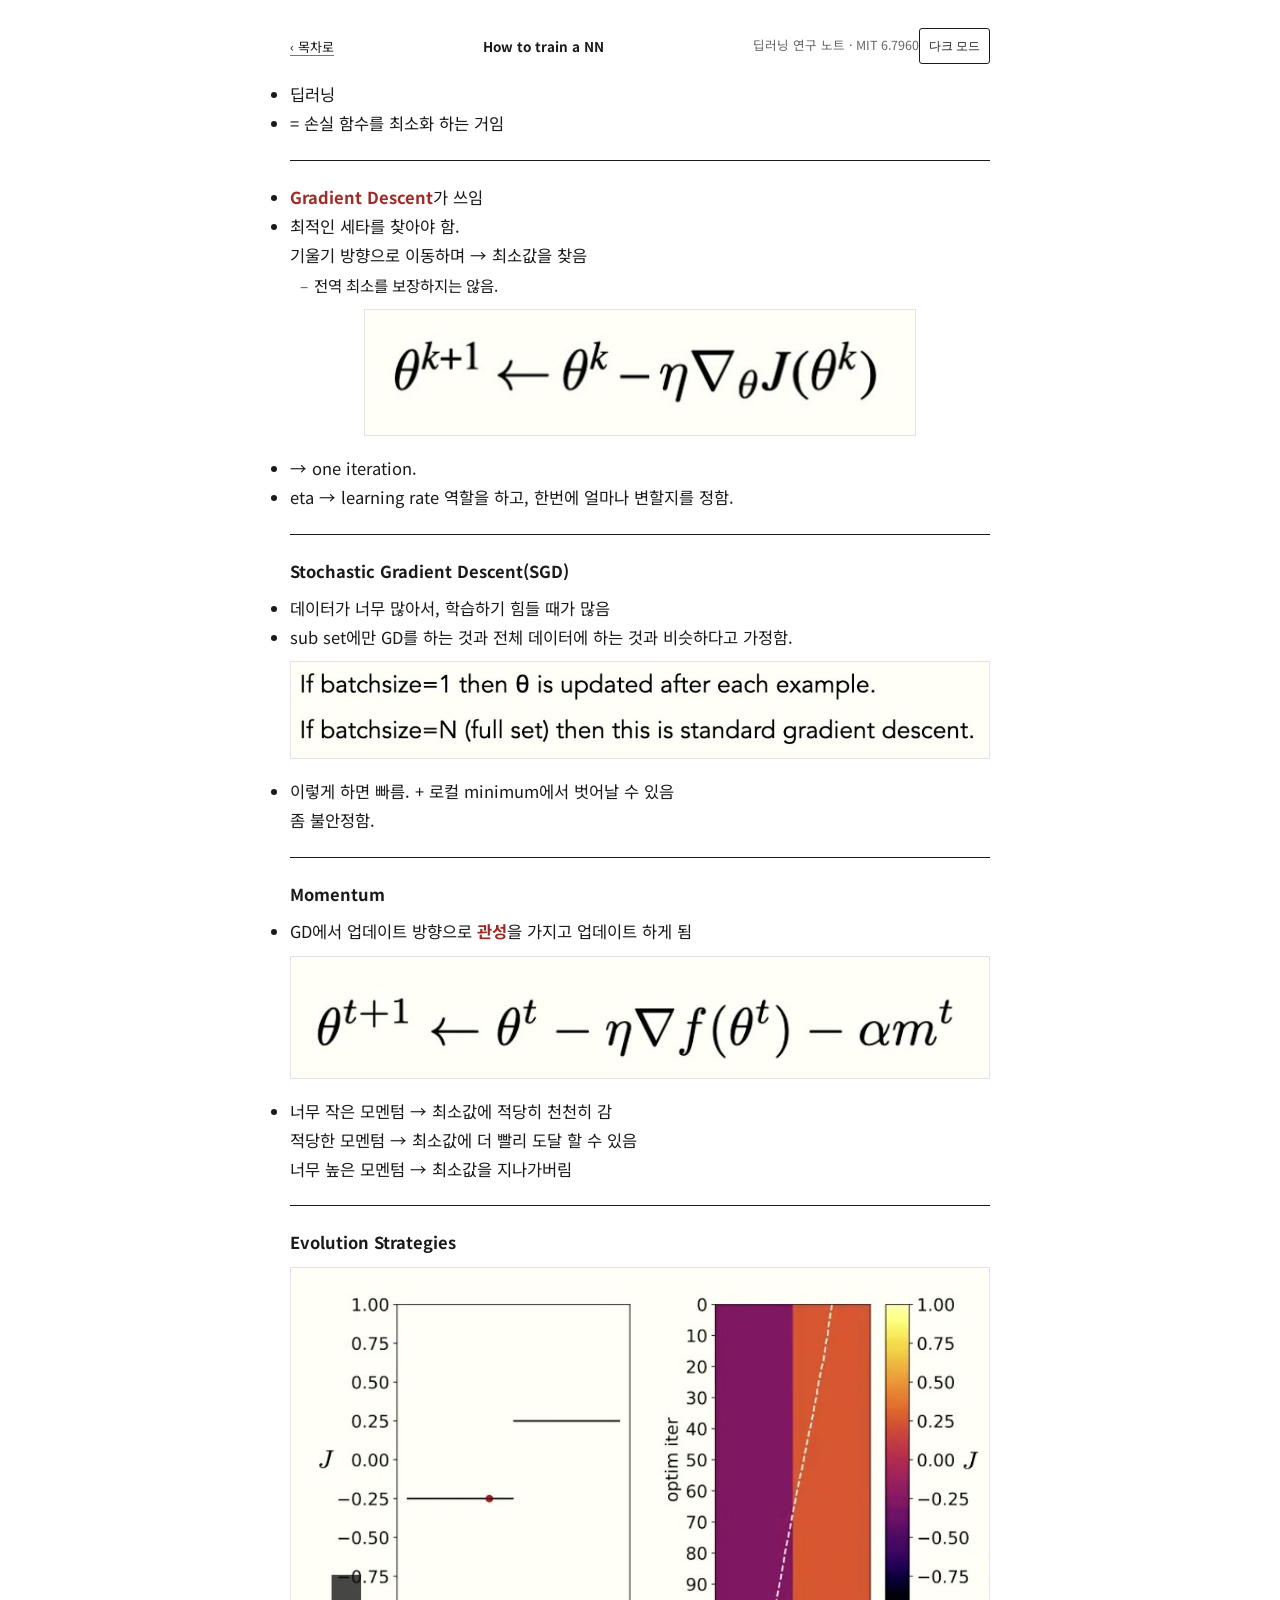
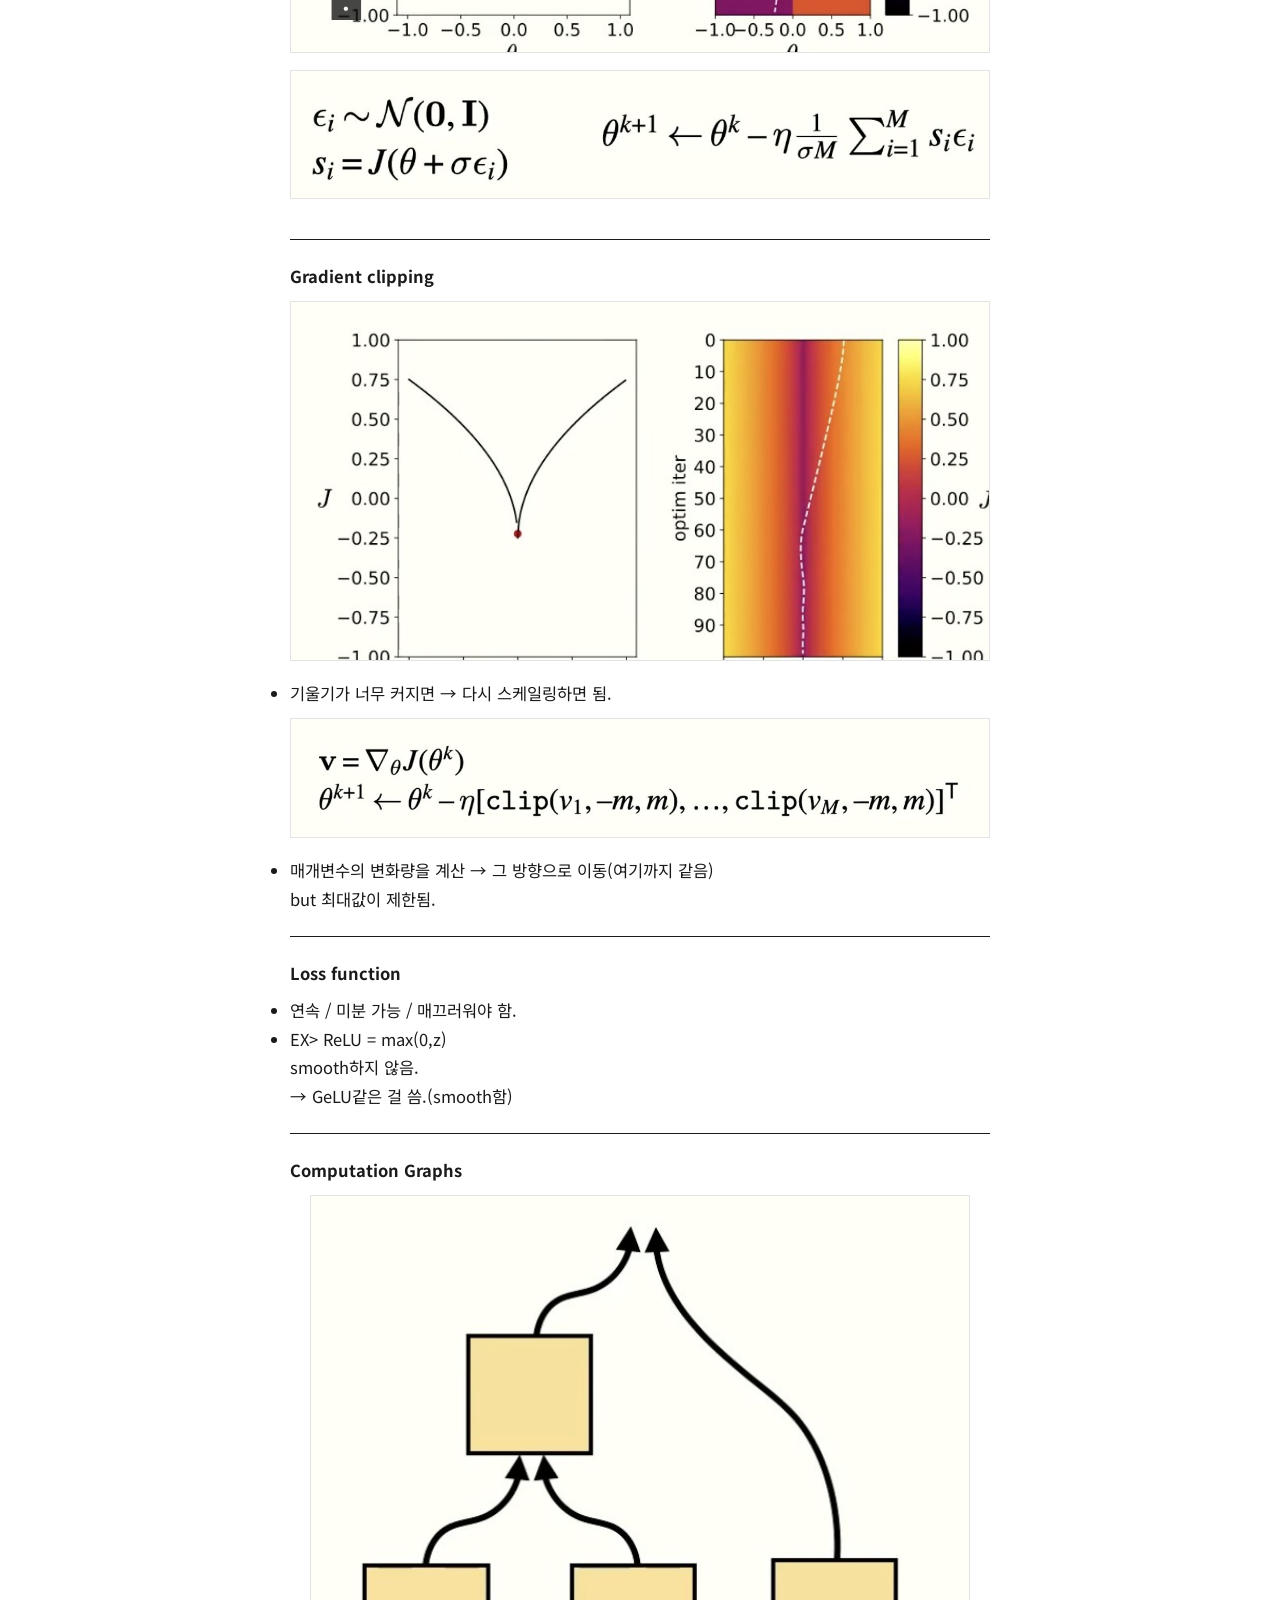
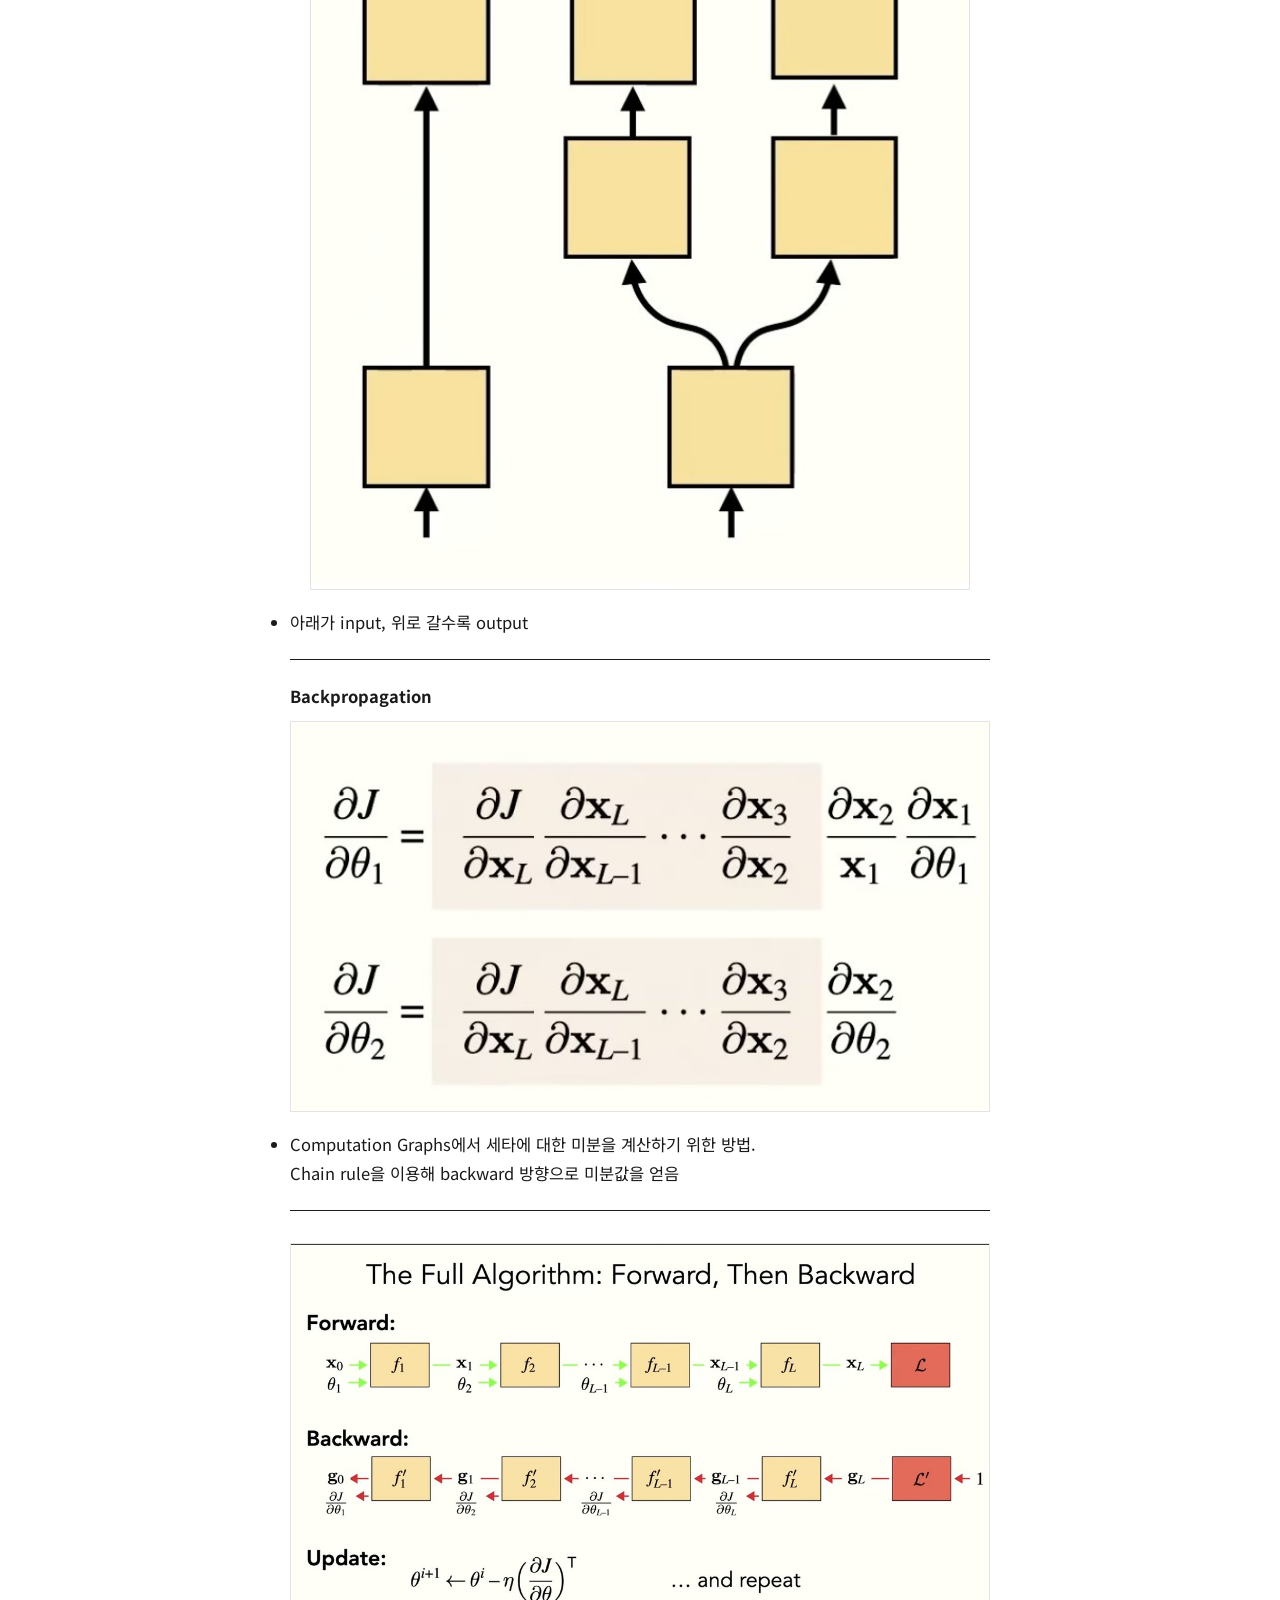
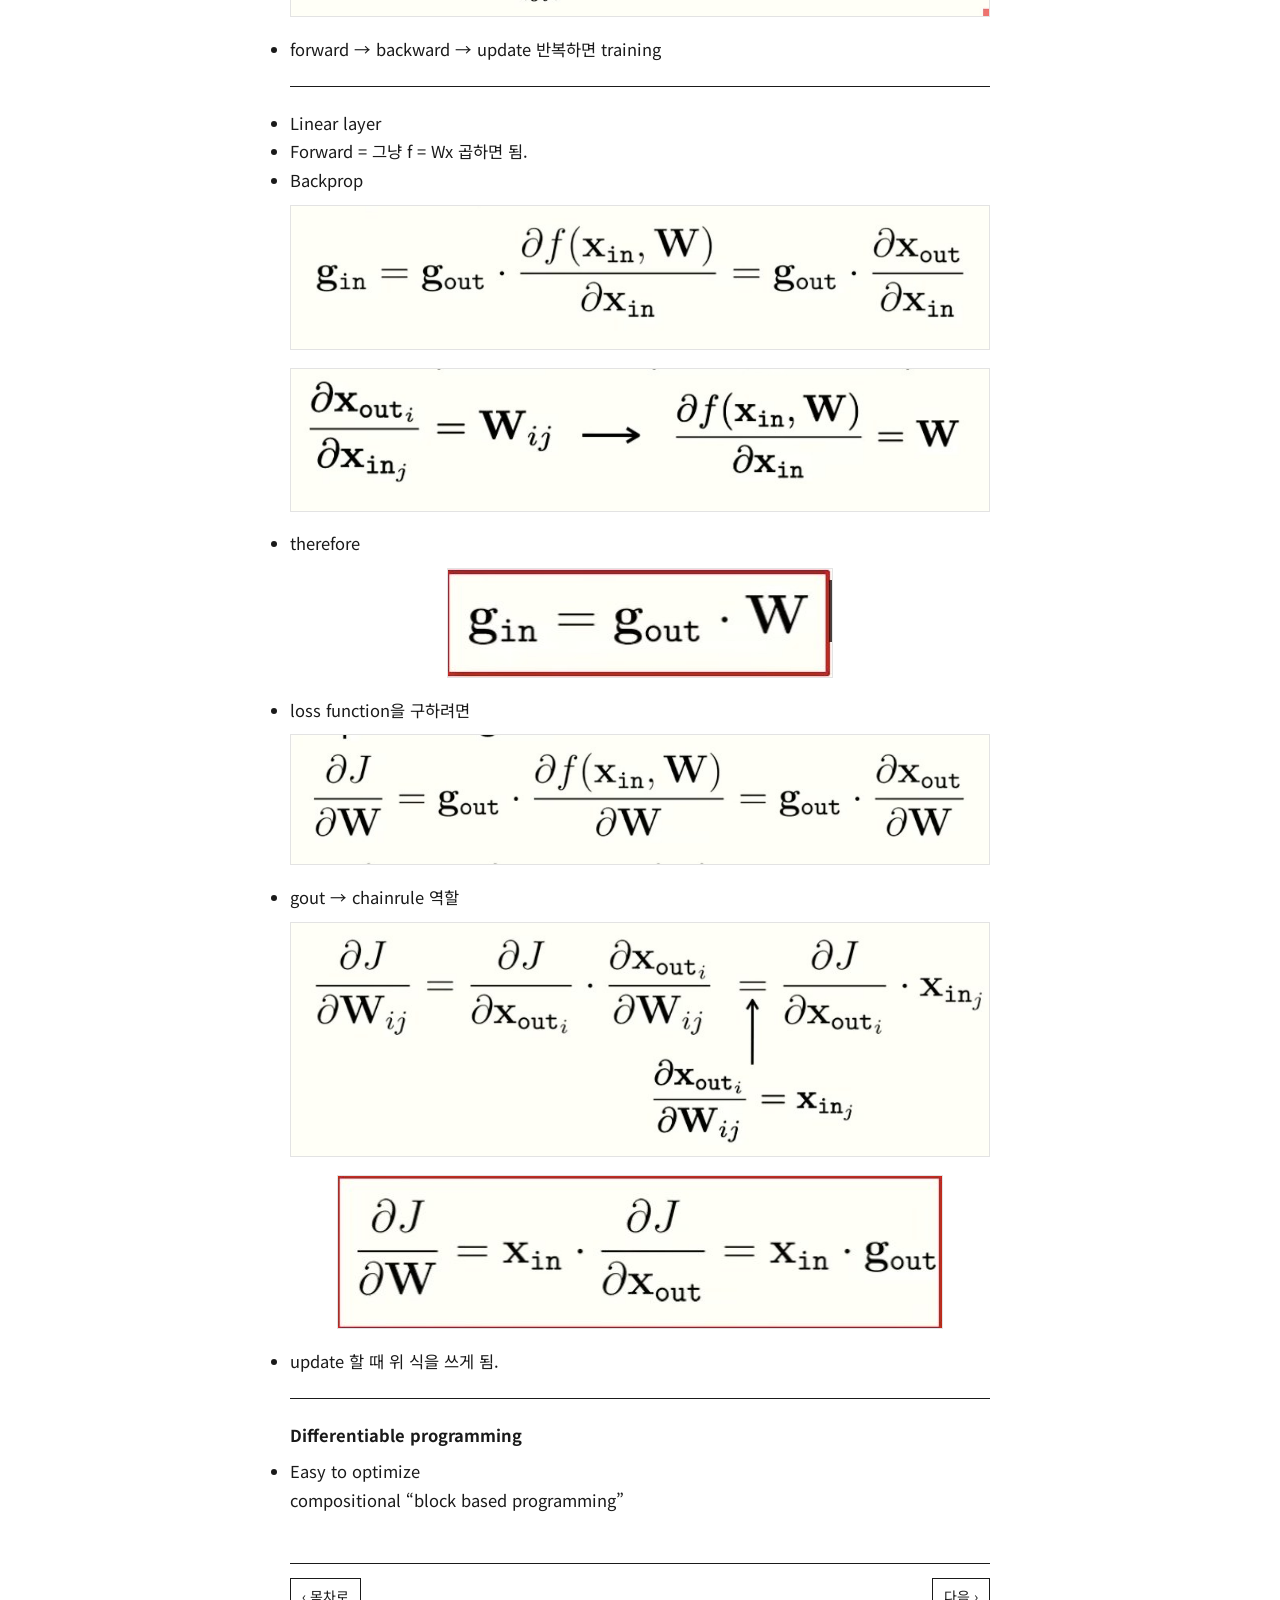
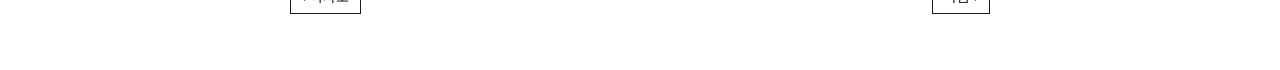
==== commit e686d910: "a11y/perf: real alt text + width/height on all 201 lecture images - alt="" replaced with page-title " ====
--- a/01-how-to-train.html
+++ b/01-how-to-train.html
@@ -24,7 +24,7 @@
 <li><b>Gradient Descent</b>가 쓰임</li>
 <li>최적인 세타를 찾아야 함.<br>기울기 방향으로 이동하며 → 최소값을 찾음</li>
 </ul><ul class="concept"><li>전역 최소를 보장하지는 않음.</li></ul>
-<div class="figwrap"><img src="images/01-how-to-train-01.jpg" alt="" loading="lazy"></div>
+<div class="figwrap"><img src="images/01-how-to-train-01.jpg" alt="How to train a NN — 딥러닝 연구 노트 강의 캡처 1" width="552" height="126" loading="lazy"></div>
 <ul>
 <li>→ one iteration.</li>
 <li>eta → learning rate 역할을 하고, 한번에 얼마나 변할지를 정함.</li>
@@ -34,7 +34,7 @@
 <ul>
 <li>데이터가 너무 많아서, 학습하기 힘들 때가 많음</li>
 <li>sub set에만 GD를 하는 것과 전체 데이터에 하는 것과 비슷하다고 가정함.</li>
-</ul><div class="figwrap"><img src="images/01-how-to-train-02.jpg" alt="" loading="lazy"></div>
+</ul><div class="figwrap"><img src="images/01-how-to-train-02.jpg" alt="How to train a NN — 딥러닝 연구 노트 강의 캡처 2" width="1106" height="152" loading="lazy"></div>
 <ul>
 <li>이렇게 하면 빠름. + 로컬 minimum에서 벗어날 수 있음<br>좀 불안정함.</li>
 </ul></section>
@@ -42,22 +42,22 @@
 <div class="concept-title">Momentum</div>
 <ul>
 <li>GD에서 업데이트 방향으로 <b>관성</b>을 가지고 업데이트 하게 됨</li>
-</ul><div class="figwrap"><img src="images/01-how-to-train-03.jpg" alt="" loading="lazy"></div>
+</ul><div class="figwrap"><img src="images/01-how-to-train-03.jpg" alt="How to train a NN — 딥러닝 연구 노트 강의 캡처 3" width="818" height="142" loading="lazy"></div>
 <ul>
 <li>너무 작은 모멘텀 → 최소값에 적당히 천천히 감<br>적당한 모멘텀 → 최소값에 더 빨리 도달 할 수 있음<br>너무 높은 모멘텀 → 최소값을 지나가버림</li>
 </ul></section>
 <section class="part">
 <div class="concept-title">Evolution Strategies</div>
-<div class="figwrap"><img src="images/01-how-to-train-04.jpg" alt="" loading="lazy"></div>
-<div class="figwrap"><img src="images/01-how-to-train-05.jpg" alt="" loading="lazy"></div>
+<div class="figwrap"><img src="images/01-how-to-train-04.jpg" alt="How to train a NN — 딥러닝 연구 노트 강의 캡처 4" width="896" height="492" loading="lazy"></div>
+<div class="figwrap"><img src="images/01-how-to-train-05.jpg" alt="How to train a NN — 딥러닝 연구 노트 강의 캡처 5" width="1070" height="194" loading="lazy"></div>
 
 </section>
 <section class="part">
 <div class="concept-title">Gradient clipping</div>
-<div class="figwrap"><img src="images/01-how-to-train-06.jpg" alt="" loading="lazy"></div>
+<div class="figwrap"><img src="images/01-how-to-train-06.jpg" alt="How to train a NN — 딥러닝 연구 노트 강의 캡처 6" width="864" height="444" loading="lazy"></div>
 <ul>
 <li>기울기가 너무 커지면 → 다시 스케일링하면 됨.</li>
-</ul><div class="figwrap"><img src="images/01-how-to-train-07.jpg" alt="" loading="lazy"></div>
+</ul><div class="figwrap"><img src="images/01-how-to-train-07.jpg" alt="How to train a NN — 딥러닝 연구 노트 강의 캡처 7" width="1200" height="203" loading="lazy"></div>
 <ul>
 <li>매개변수의 변화량을 계산 → 그 방향으로 이동(여기까지 같음)<br>but 최대값이 제한됨.</li>
 </ul></section>
@@ -69,18 +69,18 @@
 </ul></section>
 <section class="part">
 <div class="concept-title">Computation Graphs</div>
-<div class="figwrap"><img src="images/01-how-to-train-08.jpg" alt="" loading="lazy"></div>
+<div class="figwrap"><img src="images/01-how-to-train-08.jpg" alt="How to train a NN — 딥러닝 연구 노트 강의 캡처 8" width="660" height="996" loading="lazy"></div>
 <ul>
 <li>아래가 input, 위로 갈수록 output</li>
 </ul></section>
 <section class="part">
 <div class="concept-title">Backpropagation</div>
-<div class="figwrap"><img src="images/01-how-to-train-09.jpg" alt="" loading="lazy"></div>
+<div class="figwrap"><img src="images/01-how-to-train-09.jpg" alt="How to train a NN — 딥러닝 연구 노트 강의 캡처 9" width="770" height="430" loading="lazy"></div>
 <ul>
 <li>Computation Graphs에서 세타에 대한 미분을 계산하기 위한 방법.<br>Chain rule을 이용해 backward 방향으로 미분값을 얻음</li>
 </ul></section>
 <section class="part">
-<div class="figwrap"><img src="images/01-how-to-train-10.jpg" alt="" loading="lazy"></div>
+<div class="figwrap"><img src="images/01-how-to-train-10.jpg" alt="How to train a NN — 딥러닝 연구 노트 강의 캡처 10" width="1200" height="639" loading="lazy"></div>
 <ul>
 <li>forward → backward → update 반복하면 training</li>
 </ul></section>
@@ -89,18 +89,18 @@
 <li>Linear layer</li>
 <li>Forward = 그냥 f = Wx 곱하면 됨.</li>
 <li>Backprop</li>
-</ul><div class="figwrap"><img src="images/01-how-to-train-11.jpg" alt="" loading="lazy"></div>
-<div class="figwrap"><img src="images/01-how-to-train-12.jpg" alt="" loading="lazy"></div>
+</ul><div class="figwrap"><img src="images/01-how-to-train-11.jpg" alt="How to train a NN — 딥러닝 연구 노트 강의 캡처 11" width="898" height="184" loading="lazy"></div>
+<div class="figwrap"><img src="images/01-how-to-train-12.jpg" alt="How to train a NN — 딥러닝 연구 노트 강의 캡처 12" width="878" height="178" loading="lazy"></div>
 <ul>
 <li>therefore</li>
-</ul><div class="figwrap"><img src="images/01-how-to-train-13.jpg" alt="" loading="lazy"></div>
+</ul><div class="figwrap"><img src="images/01-how-to-train-13.jpg" alt="How to train a NN — 딥러닝 연구 노트 강의 캡처 13" width="386" height="108" loading="lazy"></div>
 <ul>
 <li>loss function을 구하려면</li>
-</ul><div class="figwrap"><img src="images/01-how-to-train-14.jpg" alt="" loading="lazy"></div>
+</ul><div class="figwrap"><img src="images/01-how-to-train-14.jpg" alt="How to train a NN — 딥러닝 연구 노트 강의 캡처 14" width="934" height="172" loading="lazy"></div>
 <ul>
 <li>gout → chainrule 역할</li>
-</ul><div class="figwrap"><img src="images/01-how-to-train-15.jpg" alt="" loading="lazy"></div>
-<div class="figwrap"><img src="images/01-how-to-train-16.jpg" alt="" loading="lazy"></div>
+</ul><div class="figwrap"><img src="images/01-how-to-train-15.jpg" alt="How to train a NN — 딥러닝 연구 노트 강의 캡처 15" width="878" height="294" loading="lazy"></div>
+<div class="figwrap"><img src="images/01-how-to-train-16.jpg" alt="How to train a NN — 딥러닝 연구 노트 강의 캡처 16" width="606" height="152" loading="lazy"></div>
 <ul>
 <li>update 할 때 위 식을 쓰게 됨.</li>
 </ul></section>
--- a/assets/v5-layer.css
+++ b/assets/v5-layer.css
@@ -75,7 +75,7 @@
 .phead .theme-toggle,.v5-bar .theme-toggle{position:static!important;margin-left:auto;flex:none;font-size:12px;padding:3px 9px;border:1px solid var(--ink);background:#fff;color:var(--ink);border-radius:3px}
 .phead .theme-toggle:hover,.v5-bar .theme-toggle:hover{background:var(--hl)}
 .v5-bar{display:flex;justify-content:flex-end;margin-bottom:8px}
-@media(max-width:560px){.phead-c{text-align:left;flex:1 1 100%;order:3}.phead-r{display:none}.phead .theme-toggle{margin-left:auto}}
+@media(max-width:560px){.phead{display:flex}.phead-c{text-align:left;flex:1 1 100%;order:3}.phead-r{margin-left:auto;order:2}.phead-r .phead-course,.phead-r .to-root{display:none}}
 
 /* 9. 상단 목차(긴 페이지) + 현재 위치 */
 nav.v5-toc{border:1px solid var(--ink);margin:16px 0 22px;padding:10px 16px;font-size:14.5px;background:#fff}
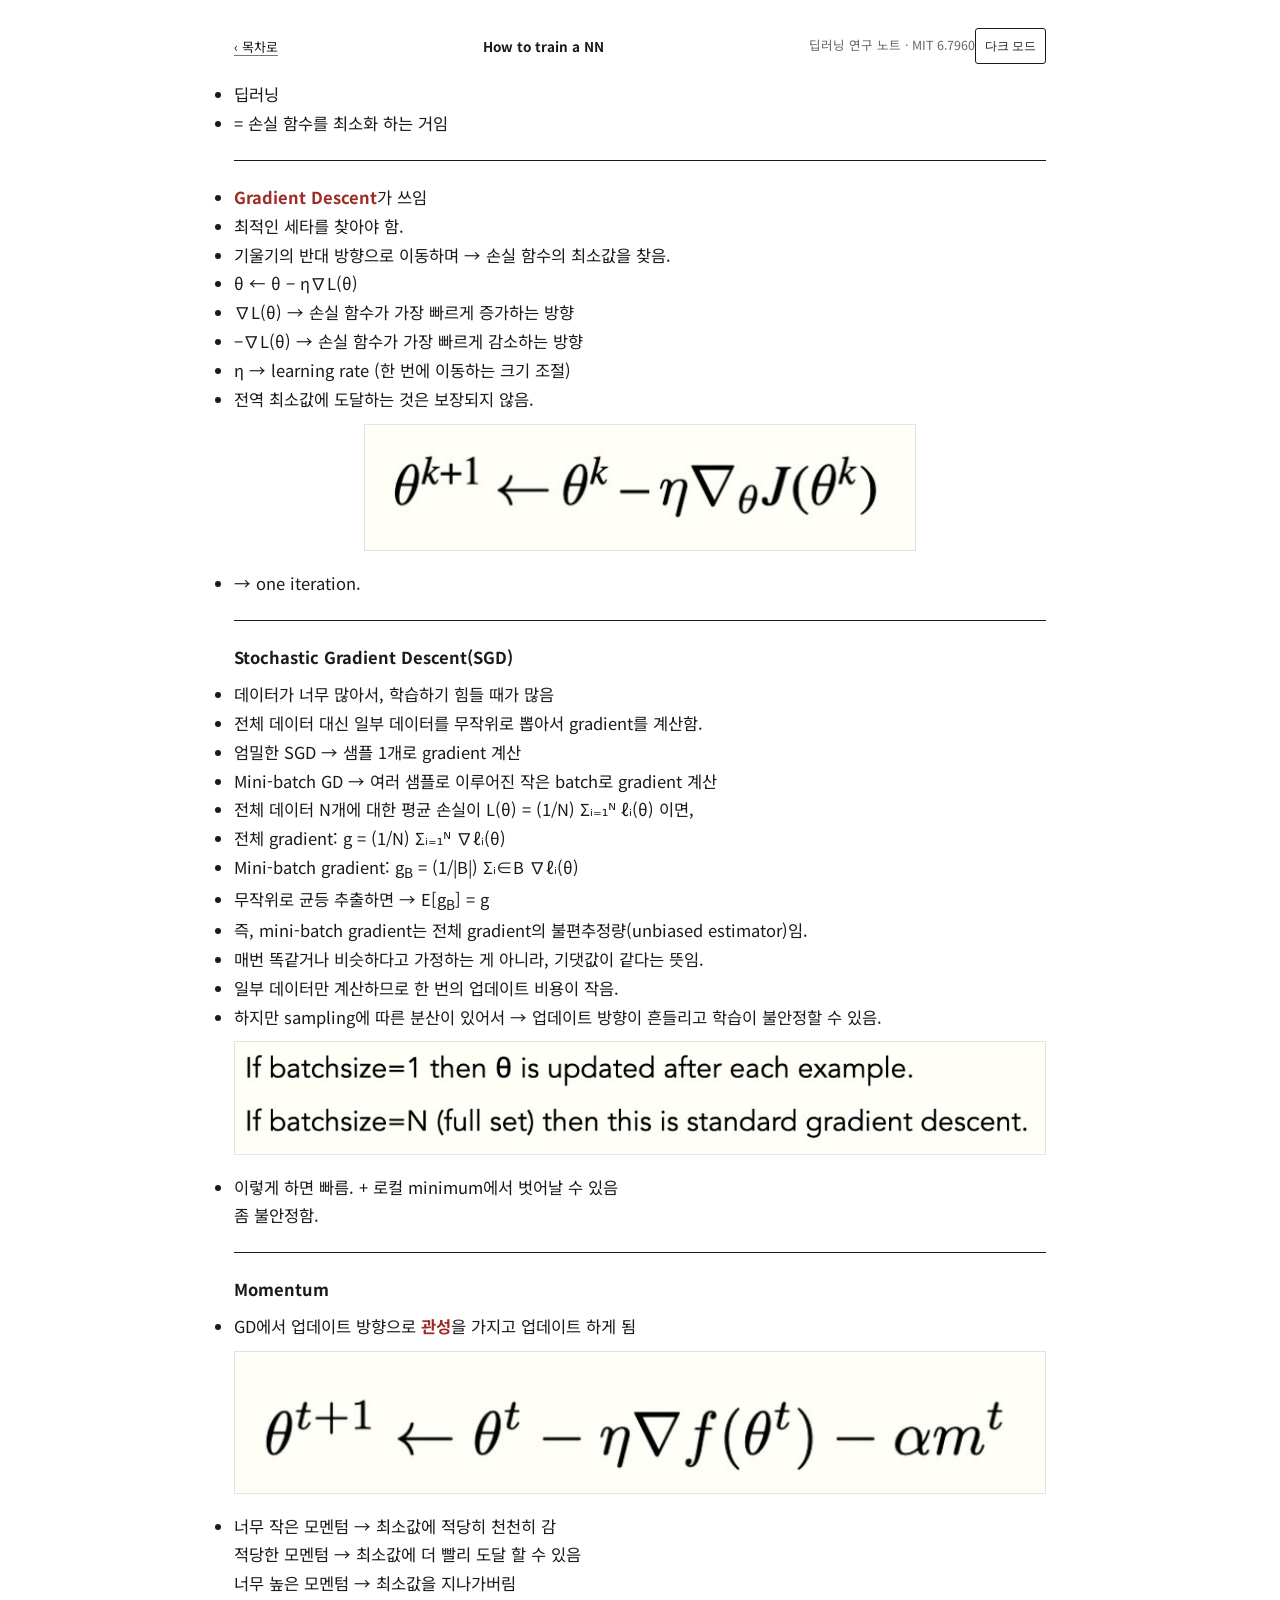
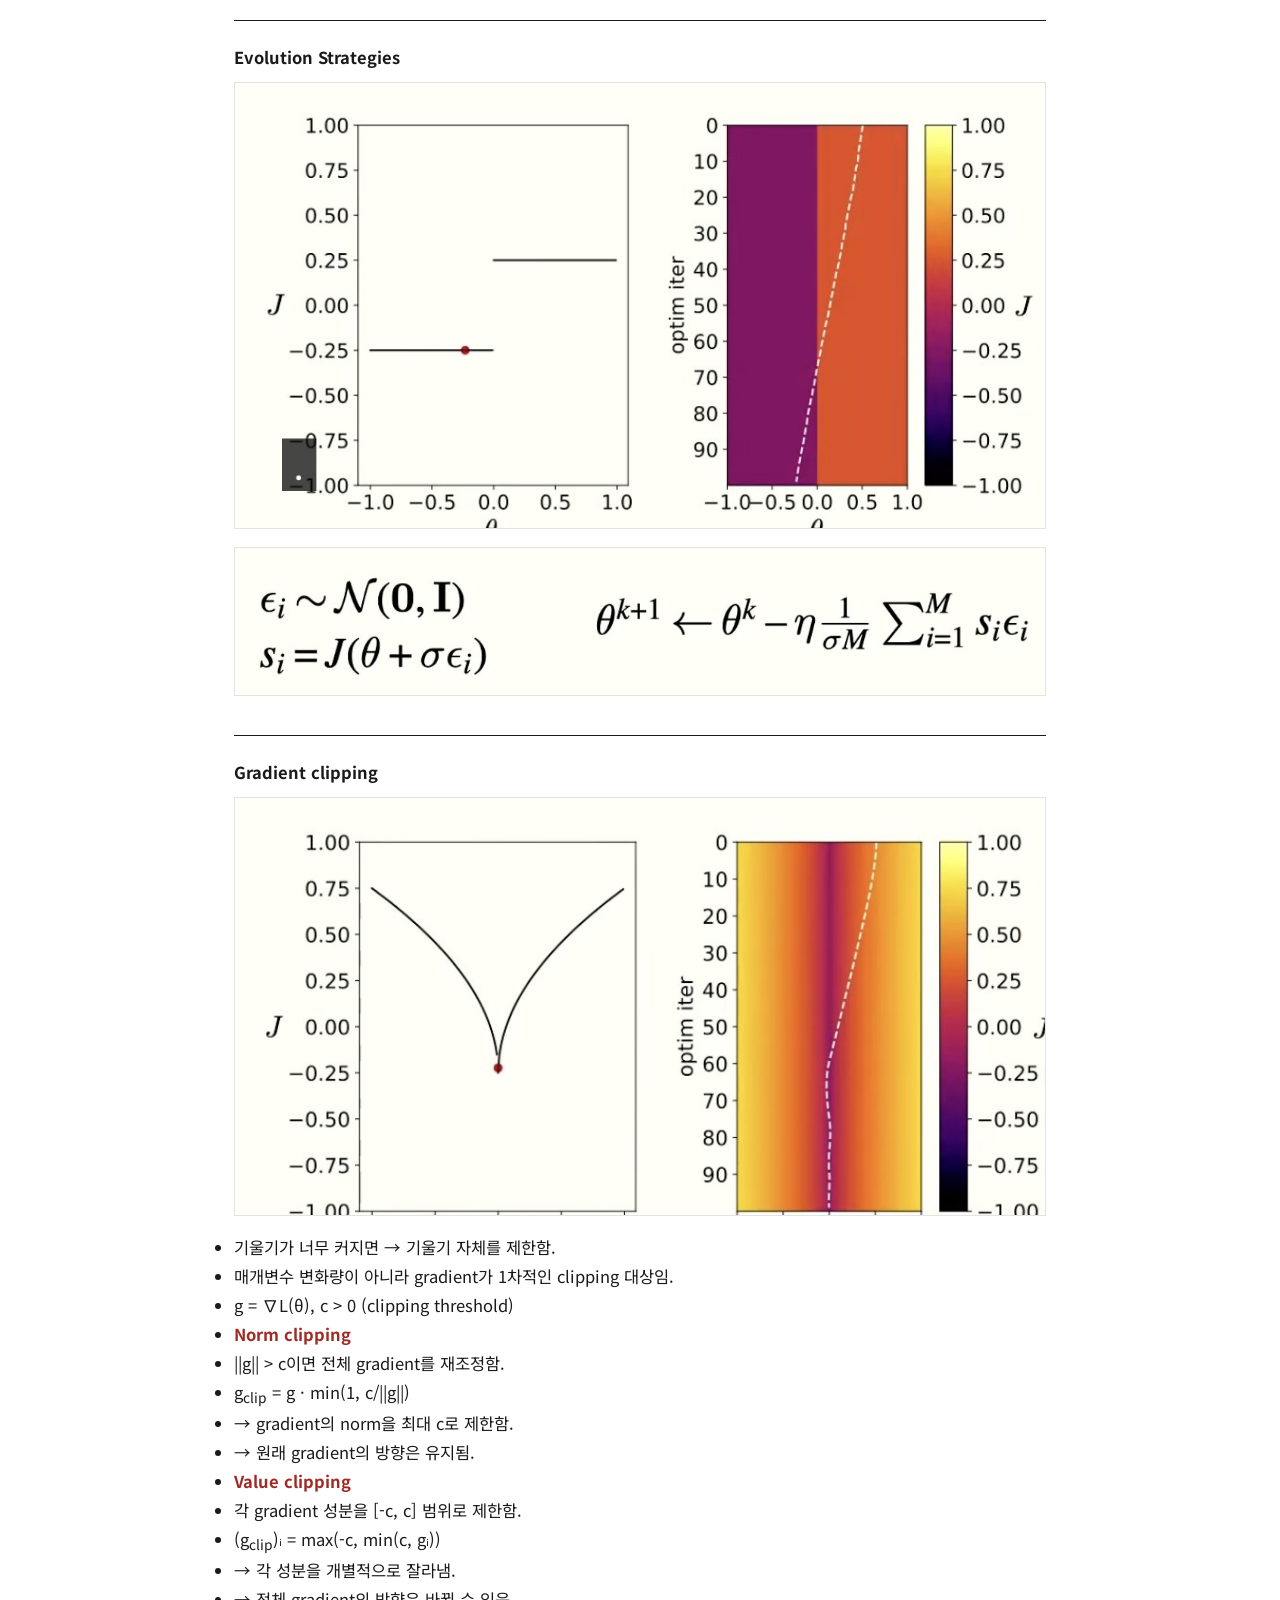
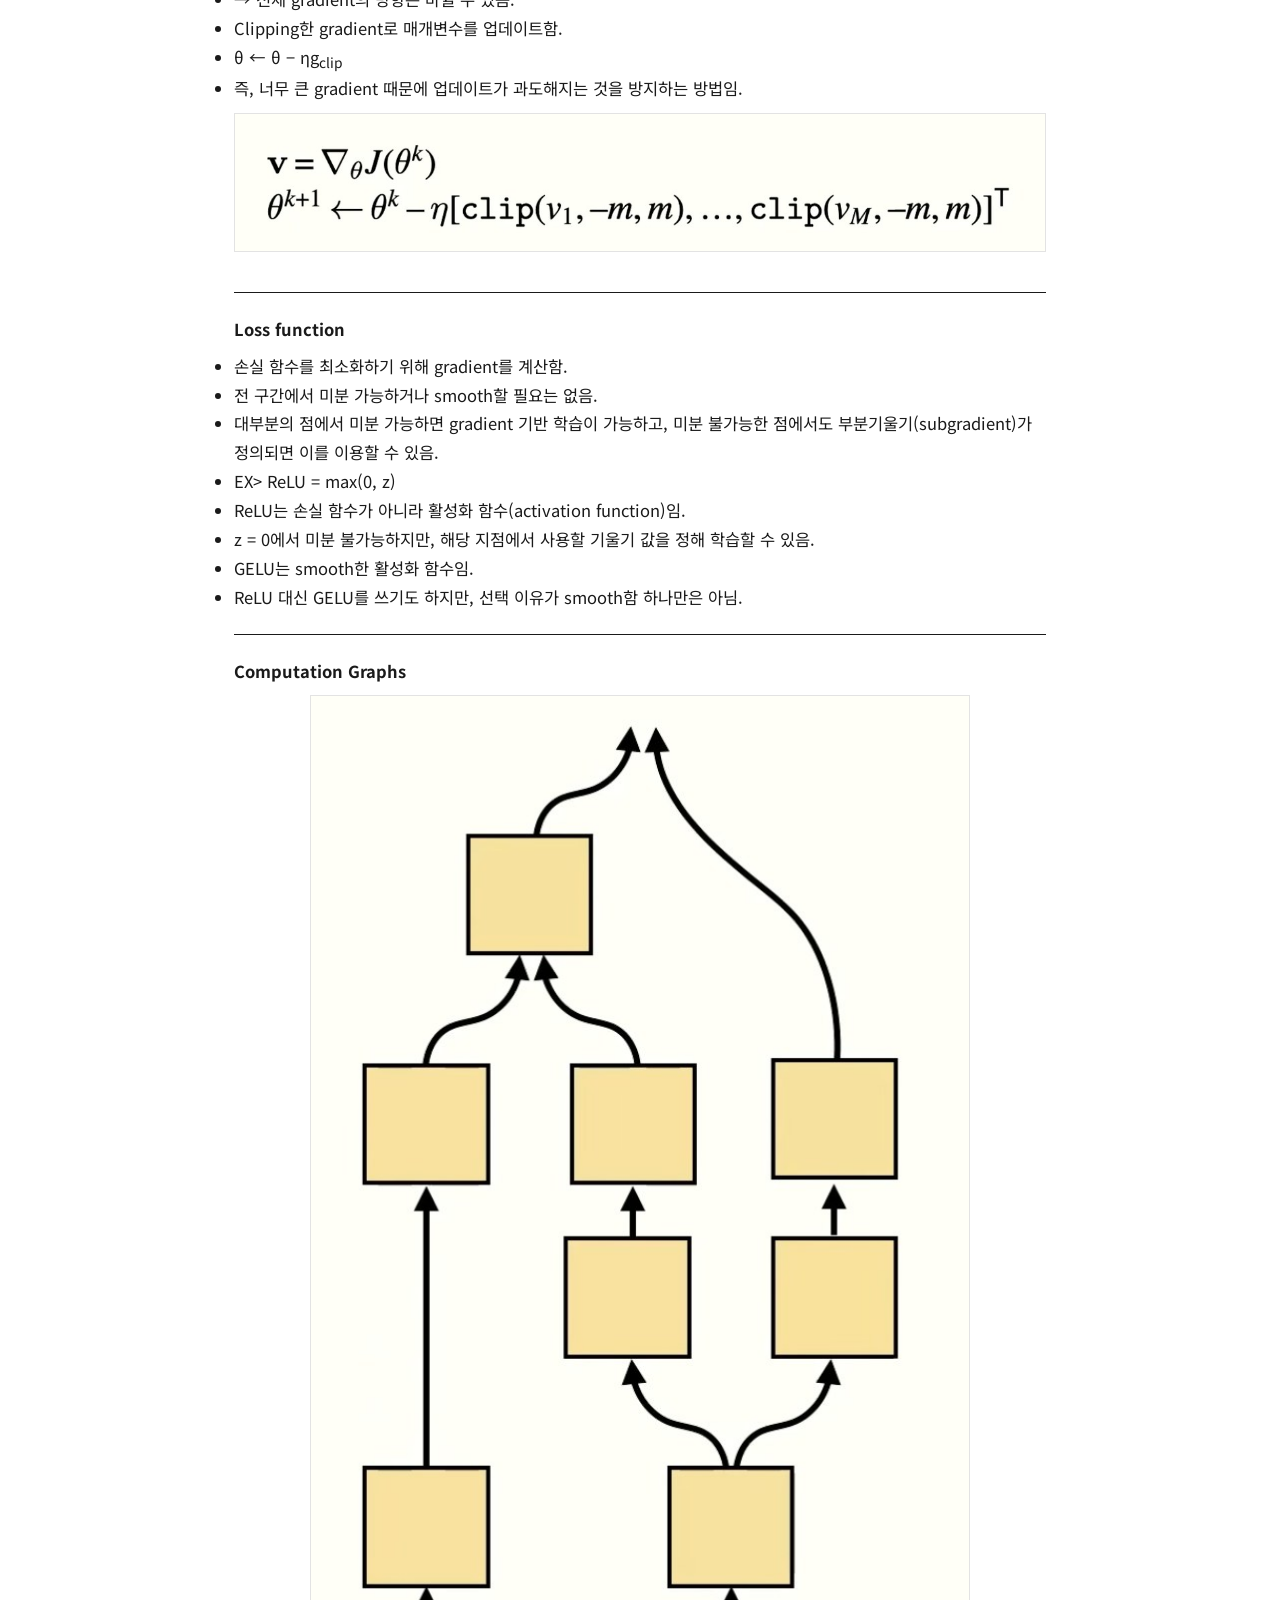
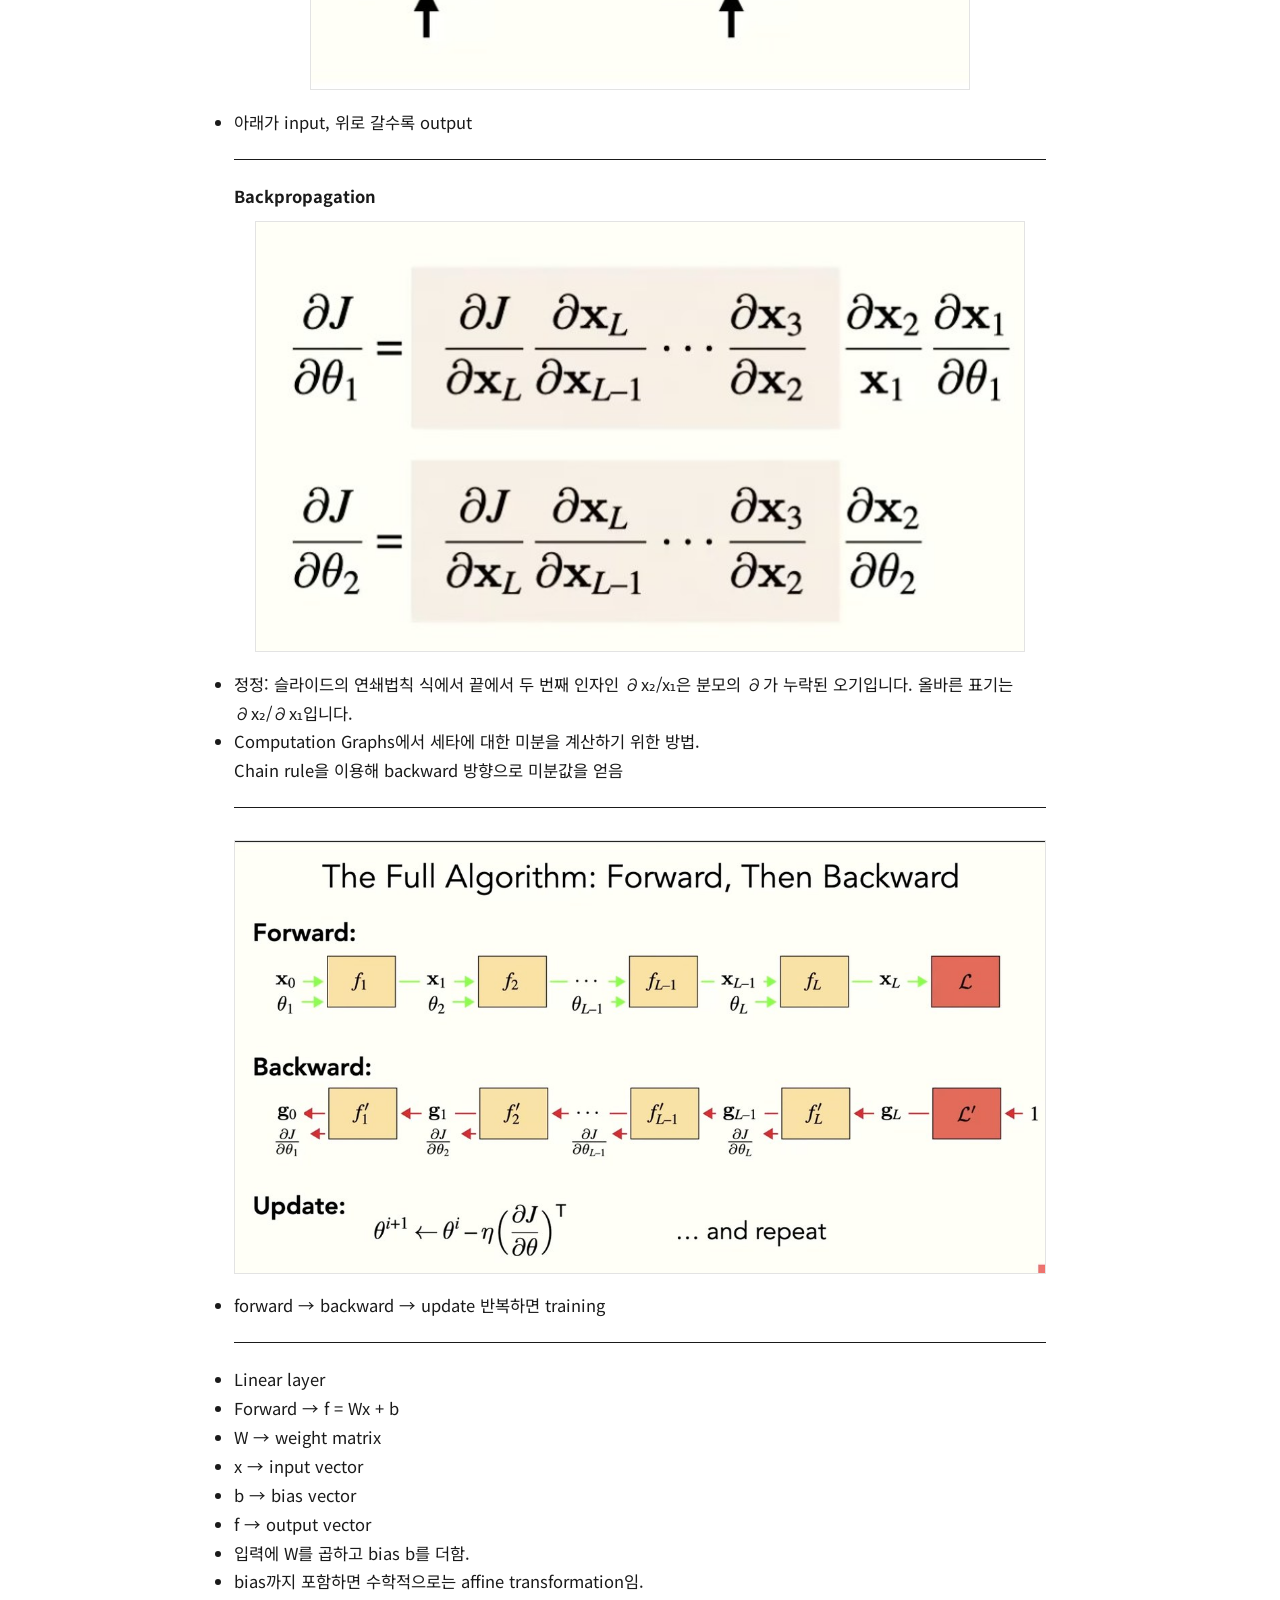
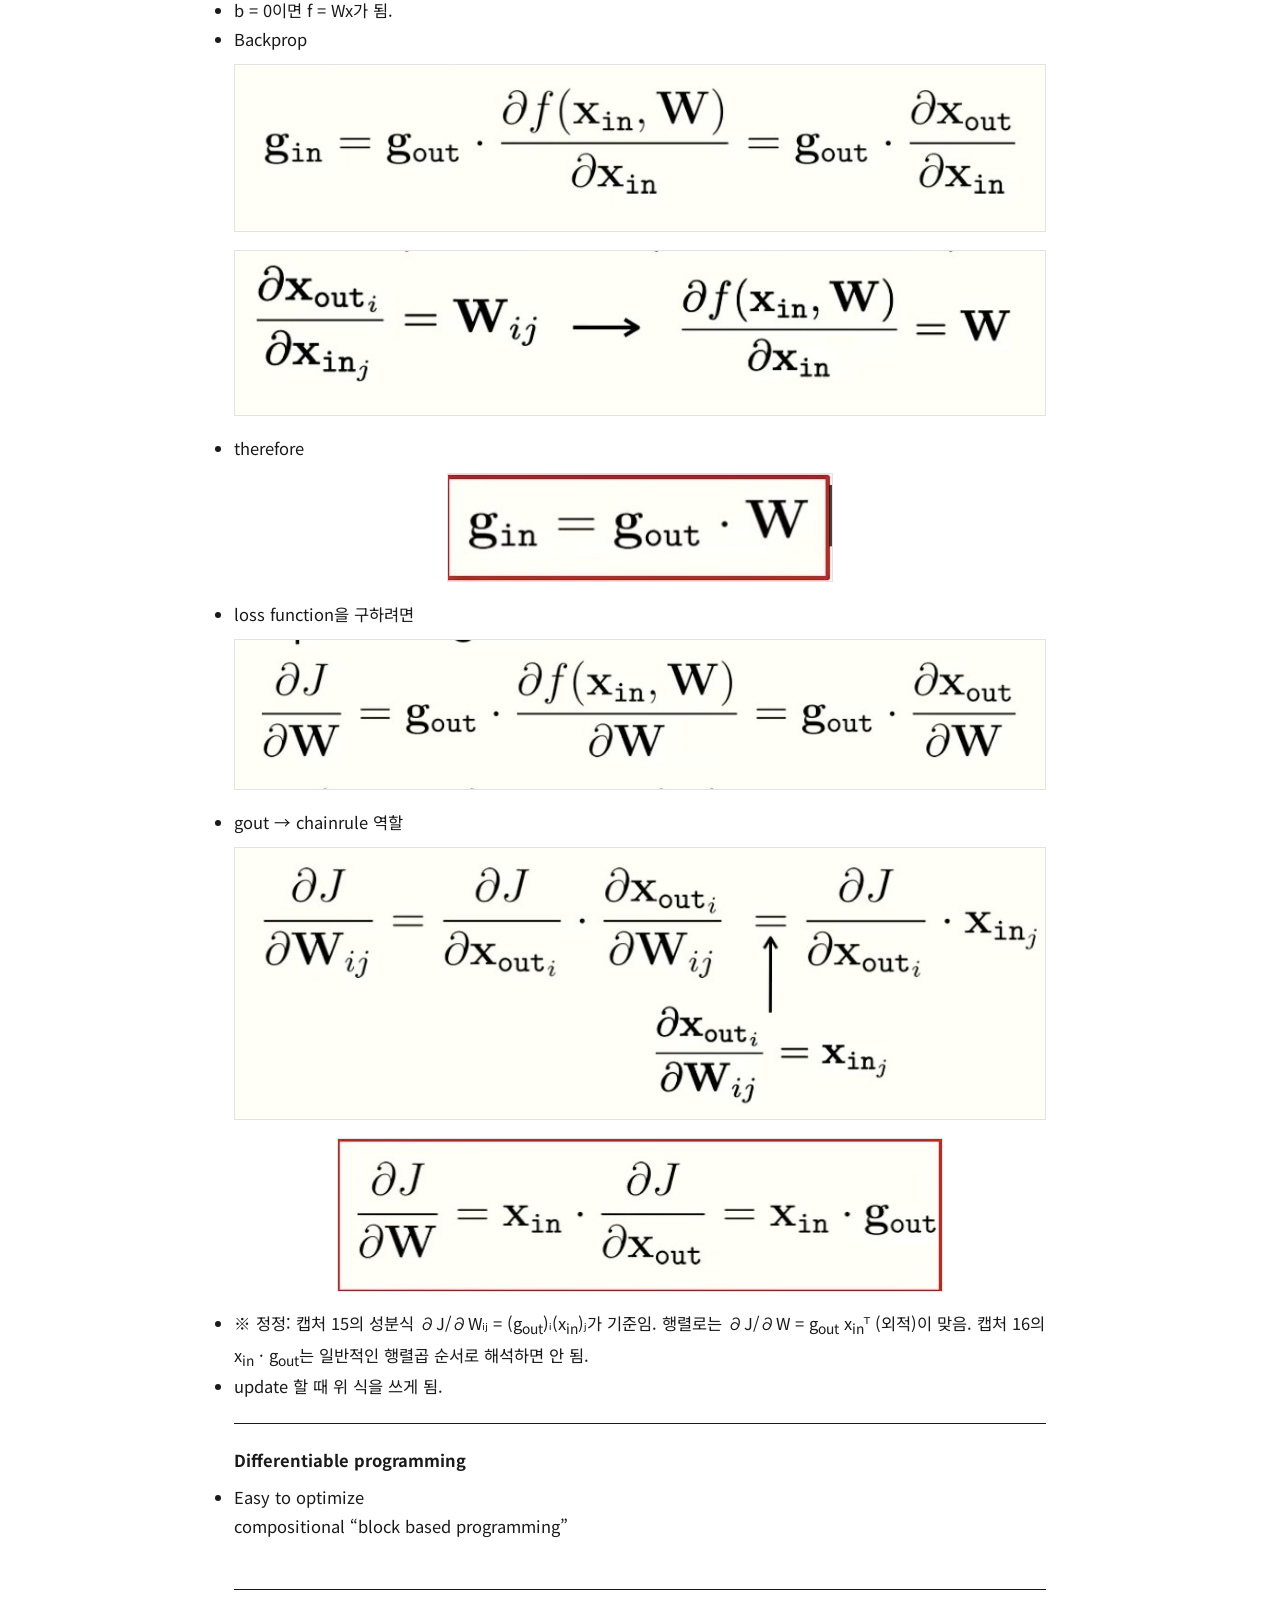
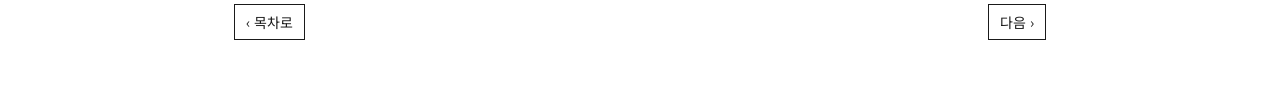
==== commit eba85a23: "dl round1: apply verified GPT replacement texts for 01/02/03/lec2 (25 fixes + 2 capture annotations)" ====
--- a/01-how-to-train.html
+++ b/01-how-to-train.html
@@ -4,6 +4,7 @@
 <meta charset="utf-8">
 <meta name="viewport" content="width=device-width, initial-scale=1">
 <title>How to train a NN — 딥러닝 연구 노트</title>
+<link rel="icon" type="image/svg+xml" href="favicon.svg">
 <link rel="preconnect" href="https://fonts.googleapis.com">
 <link rel="preconnect" href="https://fonts.gstatic.com" crossorigin>
 <link href="https://fonts.googleapis.com/css2?family=Noto+Sans+KR:wght@400;700&display=swap" rel="stylesheet">
@@ -22,18 +23,33 @@
 <section class="part">
 <ul>
 <li><b>Gradient Descent</b>가 쓰임</li>
-<li>최적인 세타를 찾아야 함.<br>기울기 방향으로 이동하며 → 최소값을 찾음</li>
-</ul><ul class="concept"><li>전역 최소를 보장하지는 않음.</li></ul>
+<li>최적인 세타를 찾아야 함.</li>
+<li>기울기의 반대 방향으로 이동하며 → 손실 함수의 최소값을 찾음.</li>
+<li>θ ← θ − η∇L(θ)</li>
+<li>∇L(θ) → 손실 함수가 가장 빠르게 증가하는 방향</li>
+<li>−∇L(θ) → 손실 함수가 가장 빠르게 감소하는 방향</li>
+<li>η → learning rate (한 번에 이동하는 크기 조절)</li>
+<li>전역 최소값에 도달하는 것은 보장되지 않음.</li>
+</ul>
 <div class="figwrap"><img src="images/01-how-to-train-01.jpg" alt="How to train a NN — 딥러닝 연구 노트 강의 캡처 1" width="552" height="126" loading="lazy"></div>
 <ul>
 <li>→ one iteration.</li>
-<li>eta → learning rate 역할을 하고, 한번에 얼마나 변할지를 정함.</li>
 </ul></section>
 <section class="part">
 <div class="concept-title">Stochastic Gradient Descent(SGD)</div>
 <ul>
 <li>데이터가 너무 많아서, 학습하기 힘들 때가 많음</li>
-<li>sub set에만 GD를 하는 것과 전체 데이터에 하는 것과 비슷하다고 가정함.</li>
+<li>전체 데이터 대신 일부 데이터를 무작위로 뽑아서 gradient를 계산함.</li>
+<li>엄밀한 SGD → 샘플 1개로 gradient 계산</li>
+<li>Mini-batch GD → 여러 샘플로 이루어진 작은 batch로 gradient 계산</li>
+<li>전체 데이터 N개에 대한 평균 손실이 L(θ) = (1/N) Σᵢ₌₁ᴺ ℓᵢ(θ) 이면,</li>
+<li>전체 gradient: g = (1/N) Σᵢ₌₁ᴺ ∇ℓᵢ(θ)</li>
+<li>Mini-batch gradient: g<sub>B</sub> = (1/|B|) Σᵢ∈B ∇ℓᵢ(θ)</li>
+<li>무작위로 균등 추출하면 → E[g<sub>B</sub>] = g</li>
+<li>즉, mini-batch gradient는 전체 gradient의 불편추정량(unbiased estimator)임.</li>
+<li>매번 똑같거나 비슷하다고 가정하는 게 아니라, 기댓값이 같다는 뜻임.</li>
+<li>일부 데이터만 계산하므로 한 번의 업데이트 비용이 작음.</li>
+<li>하지만 sampling에 따른 분산이 있어서 → 업데이트 방향이 흔들리고 학습이 불안정할 수 있음.</li>
 </ul><div class="figwrap"><img src="images/01-how-to-train-02.jpg" alt="How to train a NN — 딥러닝 연구 노트 강의 캡처 2" width="1106" height="152" loading="lazy"></div>
 <ul>
 <li>이렇게 하면 빠름. + 로컬 minimum에서 벗어날 수 있음<br>좀 불안정함.</li>
@@ -56,16 +72,35 @@
 <div class="concept-title">Gradient clipping</div>
 <div class="figwrap"><img src="images/01-how-to-train-06.jpg" alt="How to train a NN — 딥러닝 연구 노트 강의 캡처 6" width="864" height="444" loading="lazy"></div>
 <ul>
-<li>기울기가 너무 커지면 → 다시 스케일링하면 됨.</li>
+<li>기울기가 너무 커지면 → 기울기 자체를 제한함.</li>
+<li>매개변수 변화량이 아니라 gradient가 1차적인 clipping 대상임.</li>
+<li>g = ∇L(θ), c &gt; 0 (clipping threshold)</li>
+<li><b>Norm clipping</b></li>
+<li>||g|| &gt; c이면 전체 gradient를 재조정함.</li>
+<li>g<sub>clip</sub> = g · min(1, c/||g||)</li>
+<li>→ gradient의 norm을 최대 c로 제한함.</li>
+<li>→ 원래 gradient의 방향은 유지됨.</li>
+<li><b>Value clipping</b></li>
+<li>각 gradient 성분을 [-c, c] 범위로 제한함.</li>
+<li>(g<sub>clip</sub>)ᵢ = max(-c, min(c, gᵢ))</li>
+<li>→ 각 성분을 개별적으로 잘라냄.</li>
+<li>→ 전체 gradient의 방향은 바뀔 수 있음.</li>
+<li>Clipping한 gradient로 매개변수를 업데이트함.</li>
+<li>θ ← θ − ηg<sub>clip</sub></li>
+<li>즉, 너무 큰 gradient 때문에 업데이트가 과도해지는 것을 방지하는 방법임.</li>
 </ul><div class="figwrap"><img src="images/01-how-to-train-07.jpg" alt="How to train a NN — 딥러닝 연구 노트 강의 캡처 7" width="1200" height="203" loading="lazy"></div>
-<ul>
-<li>매개변수의 변화량을 계산 → 그 방향으로 이동(여기까지 같음)<br>but 최대값이 제한됨.</li>
-</ul></section>
+</section>
 <section class="part">
 <div class="concept-title">Loss function</div>
 <ul>
-<li>연속 / 미분 가능 / 매끄러워야 함.</li>
-<li>EX&gt; ReLU = max(0,z)<br>smooth하지 않음.<br>→ GeLU같은 걸 씀.(smooth함)</li>
+<li>손실 함수를 최소화하기 위해 gradient를 계산함.</li>
+<li>전 구간에서 미분 가능하거나 smooth할 필요는 없음.</li>
+<li>대부분의 점에서 미분 가능하면 gradient 기반 학습이 가능하고, 미분 불가능한 점에서도 부분기울기(subgradient)가 정의되면 이를 이용할 수 있음.</li>
+<li>EX&gt; ReLU = max(0, z)</li>
+<li>ReLU는 손실 함수가 아니라 활성화 함수(activation function)임.</li>
+<li>z = 0에서 미분 불가능하지만, 해당 지점에서 사용할 기울기 값을 정해 학습할 수 있음.</li>
+<li>GELU는 smooth한 활성화 함수임.</li>
+<li>ReLU 대신 GELU를 쓰기도 하지만, 선택 이유가 smooth함 하나만은 아님.</li>
 </ul></section>
 <section class="part">
 <div class="concept-title">Computation Graphs</div>
@@ -77,6 +112,9 @@
 <div class="concept-title">Backpropagation</div>
 <div class="figwrap"><img src="images/01-how-to-train-09.jpg" alt="How to train a NN — 딥러닝 연구 노트 강의 캡처 9" width="770" height="430" loading="lazy"></div>
 <ul>
+<li>정정: 슬라이드의 연쇄법칙 식에서 끝에서 두 번째 인자인 ∂x₂/x₁은 분모의 ∂가 누락된 오기입니다. 올바른 표기는 ∂x₂/∂x₁입니다.</li>
+</ul>
+<ul>
 <li>Computation Graphs에서 세타에 대한 미분을 계산하기 위한 방법.<br>Chain rule을 이용해 backward 방향으로 미분값을 얻음</li>
 </ul></section>
 <section class="part">
@@ -87,7 +125,14 @@
 <section class="part">
 <ul>
 <li>Linear layer</li>
-<li>Forward = 그냥 f = Wx 곱하면 됨.</li>
+<li>Forward → f = Wx + b</li>
+<li>W → weight matrix</li>
+<li>x → input vector</li>
+<li>b → bias vector</li>
+<li>f → output vector</li>
+<li>입력에 W를 곱하고 bias b를 더함.</li>
+<li>bias까지 포함하면 수학적으로는 affine transformation임.</li>
+<li>b = 0이면 f = Wx가 됨.</li>
 <li>Backprop</li>
 </ul><div class="figwrap"><img src="images/01-how-to-train-11.jpg" alt="How to train a NN — 딥러닝 연구 노트 강의 캡처 11" width="898" height="184" loading="lazy"></div>
 <div class="figwrap"><img src="images/01-how-to-train-12.jpg" alt="How to train a NN — 딥러닝 연구 노트 강의 캡처 12" width="878" height="178" loading="lazy"></div>
@@ -102,6 +147,9 @@
 </ul><div class="figwrap"><img src="images/01-how-to-train-15.jpg" alt="How to train a NN — 딥러닝 연구 노트 강의 캡처 15" width="878" height="294" loading="lazy"></div>
 <div class="figwrap"><img src="images/01-how-to-train-16.jpg" alt="How to train a NN — 딥러닝 연구 노트 강의 캡처 16" width="606" height="152" loading="lazy"></div>
 <ul>
+<li>※ 정정: 캡처 15의 성분식 ∂J/∂Wᵢⱼ = (g<sub>out</sub>)ᵢ(x<sub>in</sub>)ⱼ가 기준임. 행렬로는 ∂J/∂W = g<sub>out</sub> x<sub>in</sub>ᵀ (외적)이 맞음. 캡처 16의 x<sub>in</sub> · g<sub>out</sub>는 일반적인 행렬곱 순서로 해석하면 안 됨.</li>
+</ul>
+<ul>
 <li>update 할 때 위 식을 쓰게 됨.</li>
 </ul></section>
 <section class="part">
--- a/style.css
+++ b/style.css
@@ -6,7 +6,7 @@
 .mjx{display:inline!important}.mjx svg{display:inline-block!important;vertical-align:middle;overflow:visible}
 .mjx-display{margin:.3em 0;overflow-x:auto;overflow-y:hidden;padding:2px 0}
 .mjx-display svg{display:block!important;margin:0 auto}
-.paper{max-width:780px;margin:0 auto;background:#fff;padding:28px 40px 56px}
+.paper{max-width:900px;margin:0 auto;background:#fff;padding:28px 44px 56px}
 .phead{display:flex;justify-content:space-between;align-items:baseline;gap:12px;font-size:13px;color:var(--gray);padding-bottom:10px;margin-bottom:0}
 .phead-c{color:var(--ink);font-weight:700;font-size:13.5px;text-align:center}
 .phead-r{font-size:12.5px;white-space:nowrap}
--- a/assets/v5-layer.css
+++ b/assets/v5-layer.css
@@ -16,7 +16,7 @@
 
 /* 2. 본문 컬럼 탈출 방지 */
 html{-webkit-text-size-adjust:100%}
-.paper{max-width:780px;min-width:0;overflow-x:clip;overflow-wrap:break-word}
+.paper{max-width:900px;min-width:0;overflow-x:clip;overflow-wrap:break-word}
 .paper img,.paper svg,.paper figure,.paper video{max-width:100%}
 .paper img{height:auto}
 .paper pre{max-width:100%;overflow-x:auto;white-space:pre}
@@ -115,6 +115,12 @@
 html[data-theme="dark"] svg [fill="#fff"],html[data-theme="dark"] svg [fill="#ffffff"]{fill:#ededed}
 html[data-theme="dark"] svg [fill="#f2f2f2"]{fill:#e0e0e0}
 html[data-theme="dark"] details.v5d[open]>summary{background:#e0e0e0}
+/* 13. 다크 모드(invert) 보강 2026-10-23 — 라이트 모드 무변경, CSS 만.
+   이미지(래스터)는 반전 상쇄, 코드·폼·위젯 배경은 페이지와 같은 톤, 스크롤바는 다크 */
+html[data-theme="dark"]{scrollbar-color:#5a5a5a #1a1a1a}
+html[data-theme="dark"] img,html[data-theme="dark"] picture,html[data-theme="dark"] video{filter:invert(1) hue-rotate(180deg)}
+html[data-theme="dark"] pre,html[data-theme="dark"] code,html[data-theme="dark"] kbd,html[data-theme="dark"] samp{background-color:#ededed}
+html[data-theme="dark"] select,html[data-theme="dark"] option,html[data-theme="dark"] textarea,html[data-theme="dark"] button,html[data-theme="dark"] .v6-btn,html[data-theme="dark"] .v6-widget{background-color:#ededed;color:inherit}
 
 /* 13. 인쇄 */
 @media print{
@@ -137,3 +143,5 @@
 /* 'Step N' 라벨형 단계 목록(ol.steps.step-label)은 라벨과 본문 사이 간격 보장 */
 .body.notes ol.steps.step-label>li{padding-left:5.6em}
 @media(max-width:560px){.body.notes ol.steps.step-label>li{padding-left:5em}}
+/* 모바일 토글 표시 보정 (2026-10-24): 기존 CSS의 .phead-r 숨김으로 토글이 안 보이던 문제 */
+@media(max-width:760px){.phead .phead-r{display:block}}
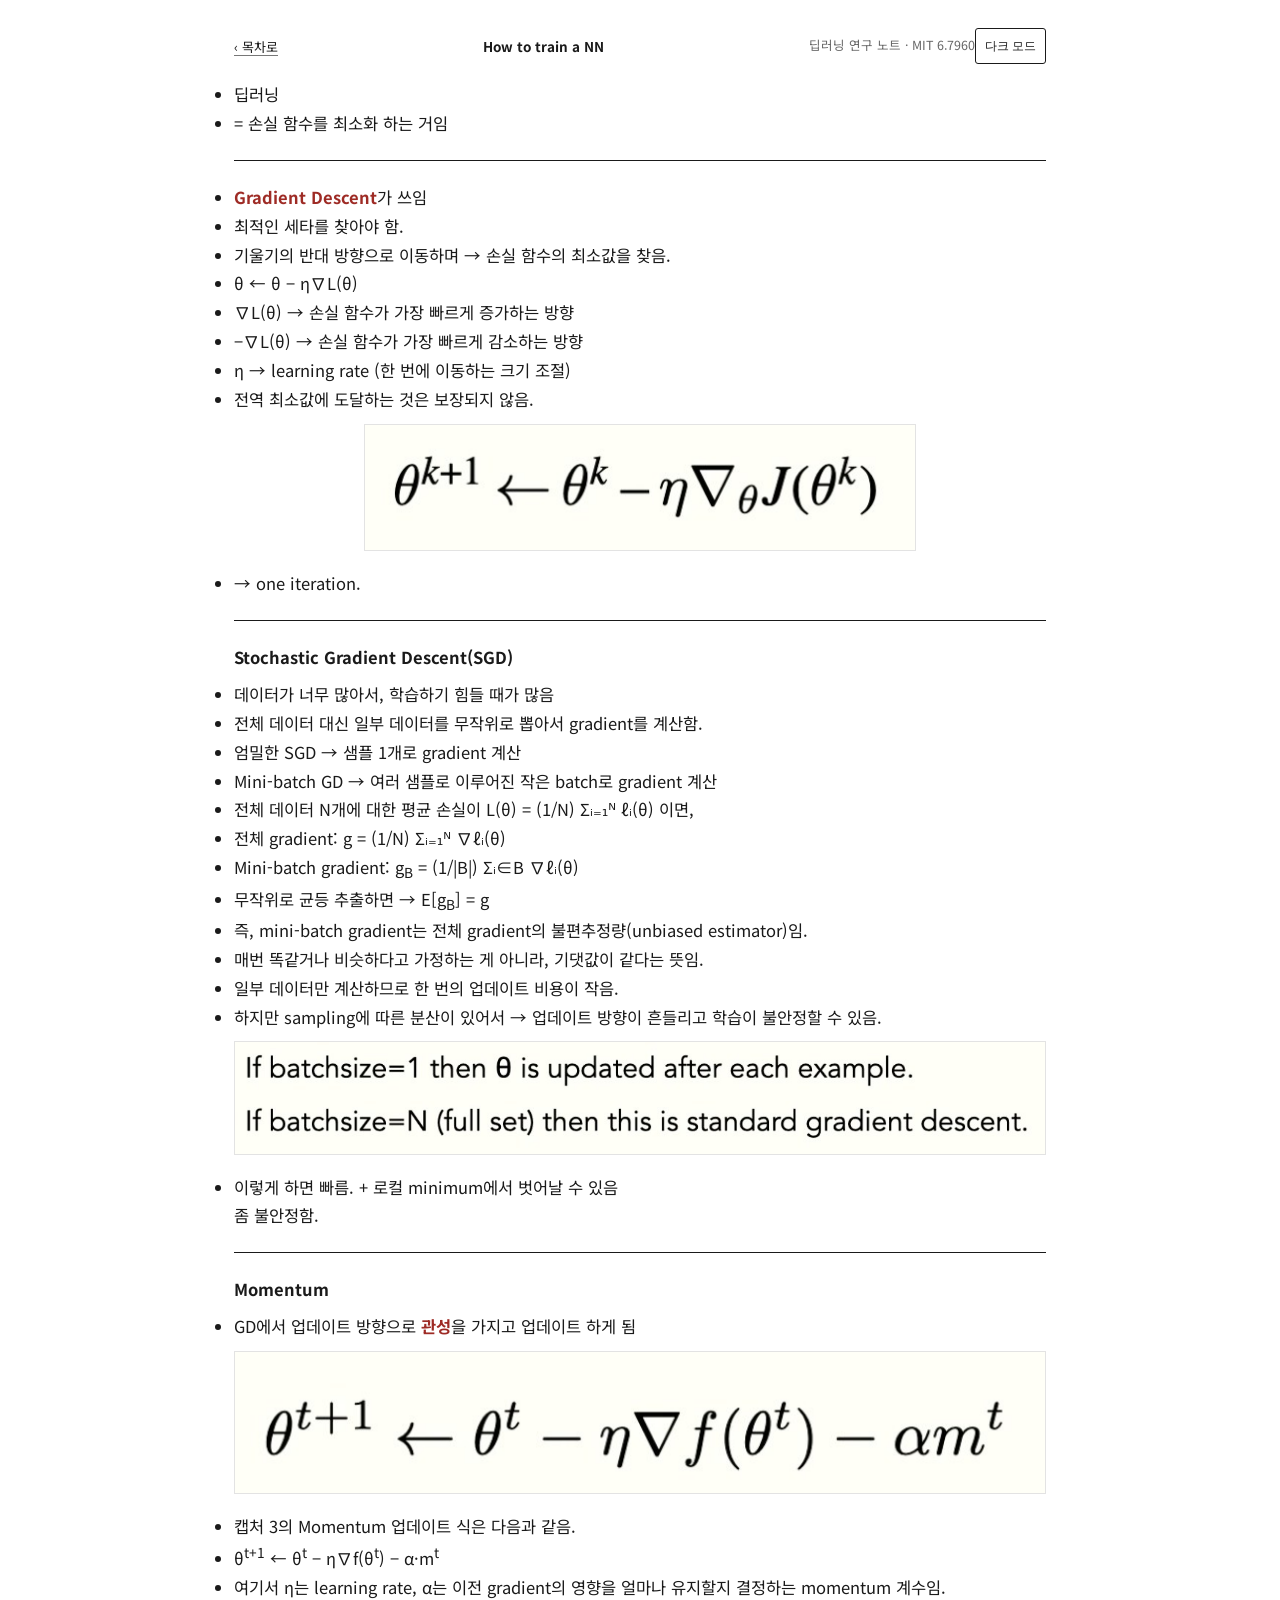
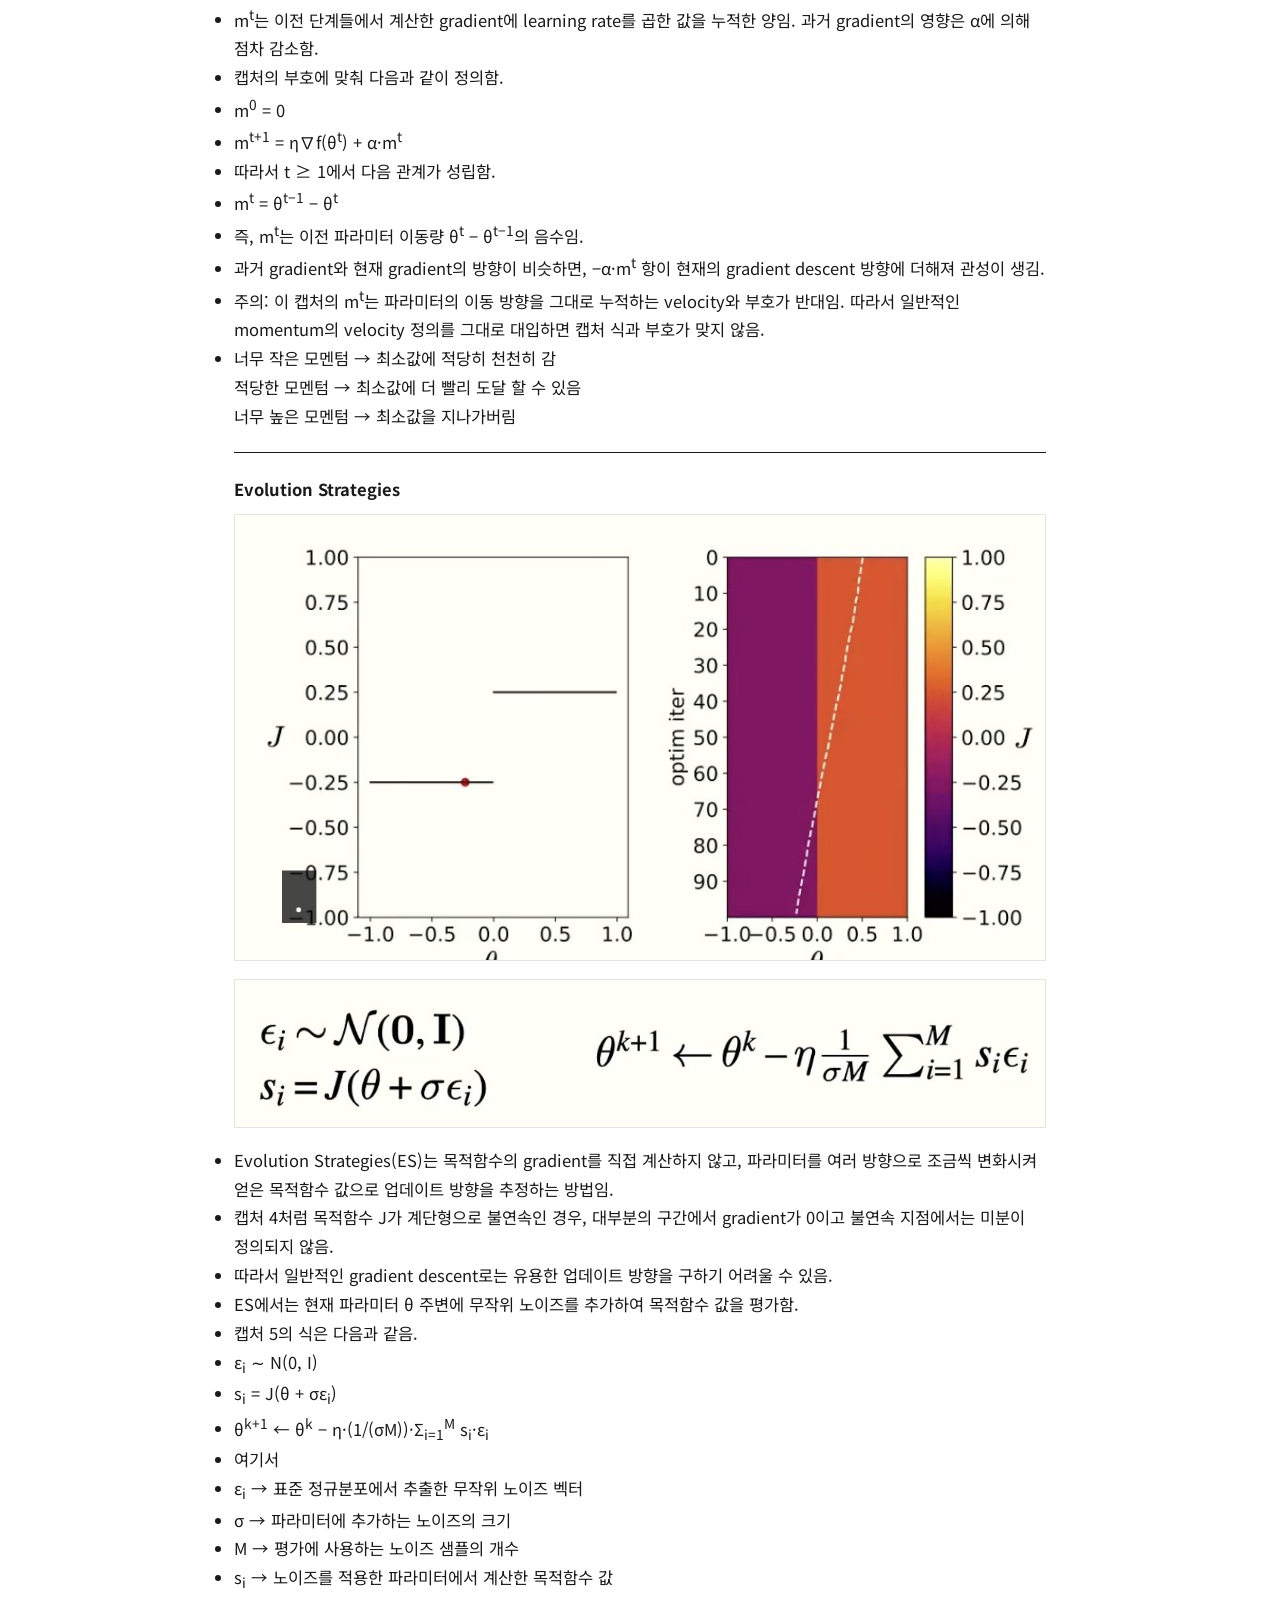
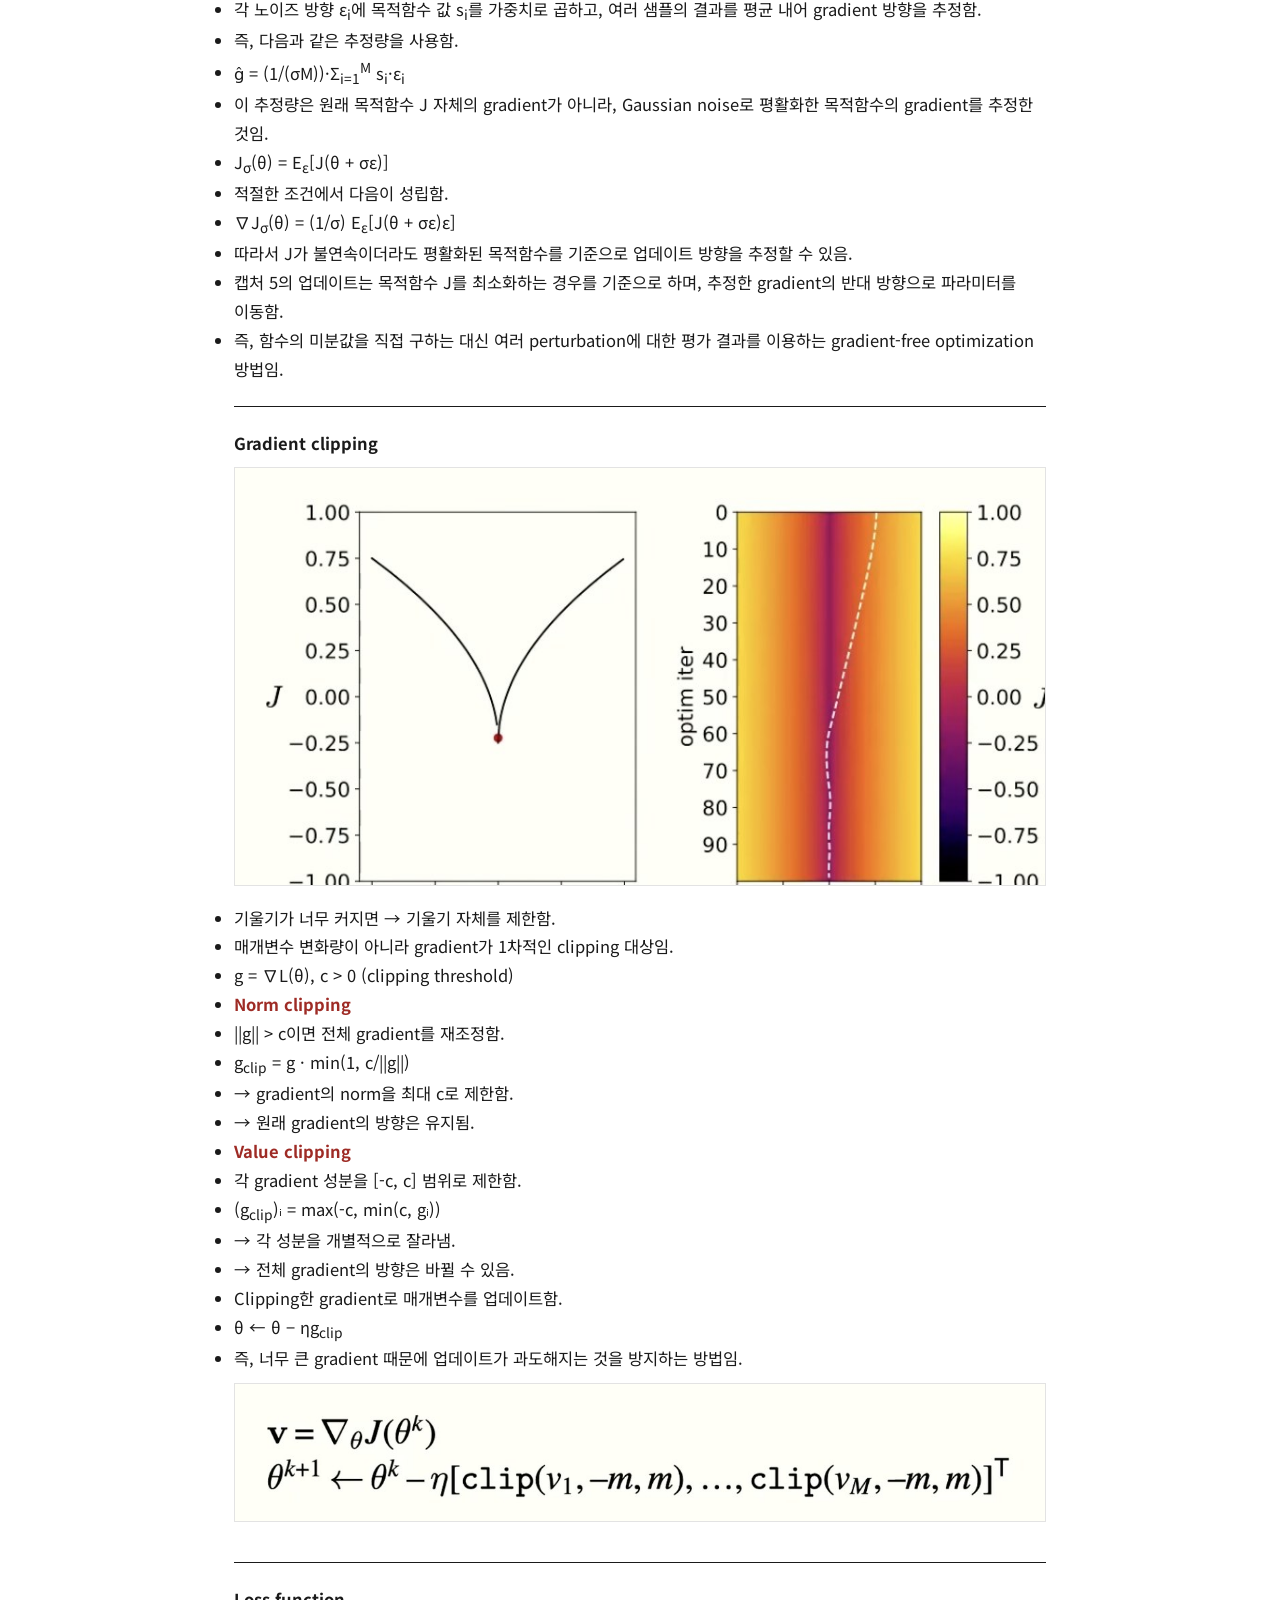
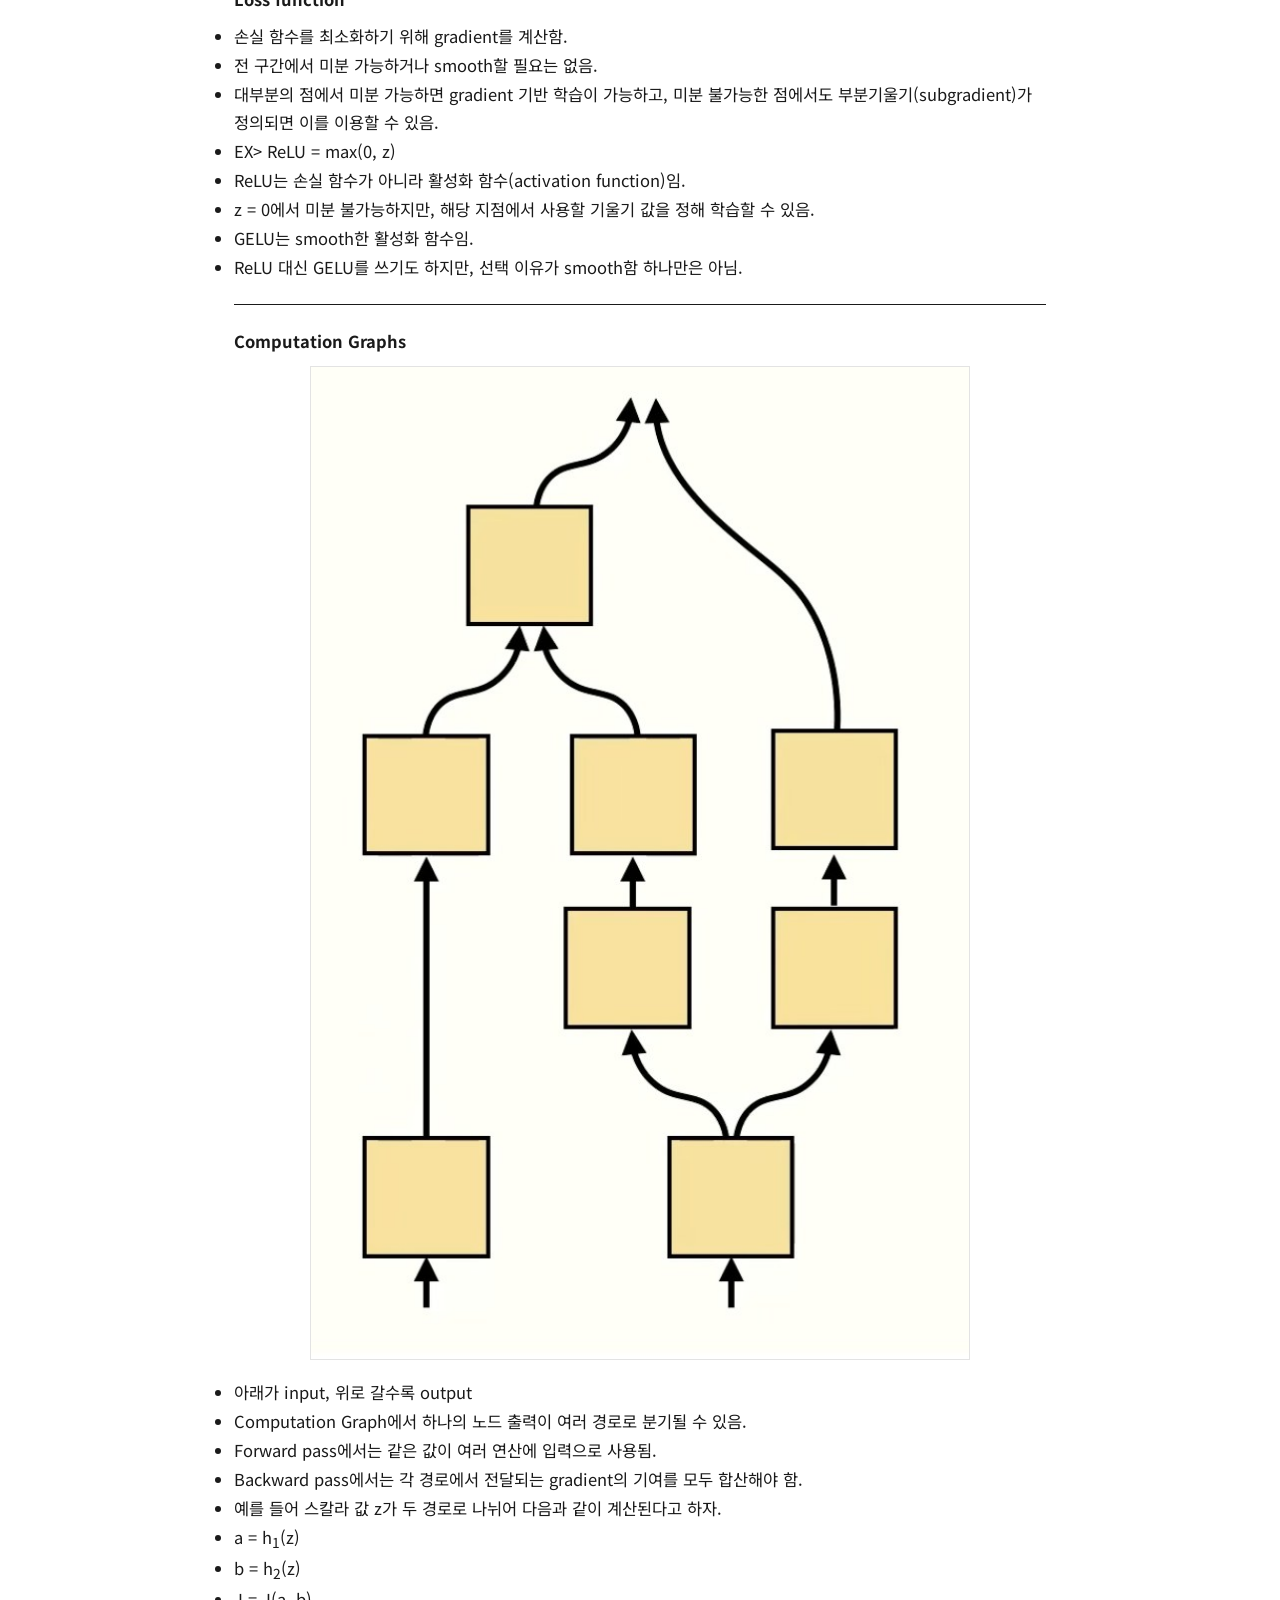
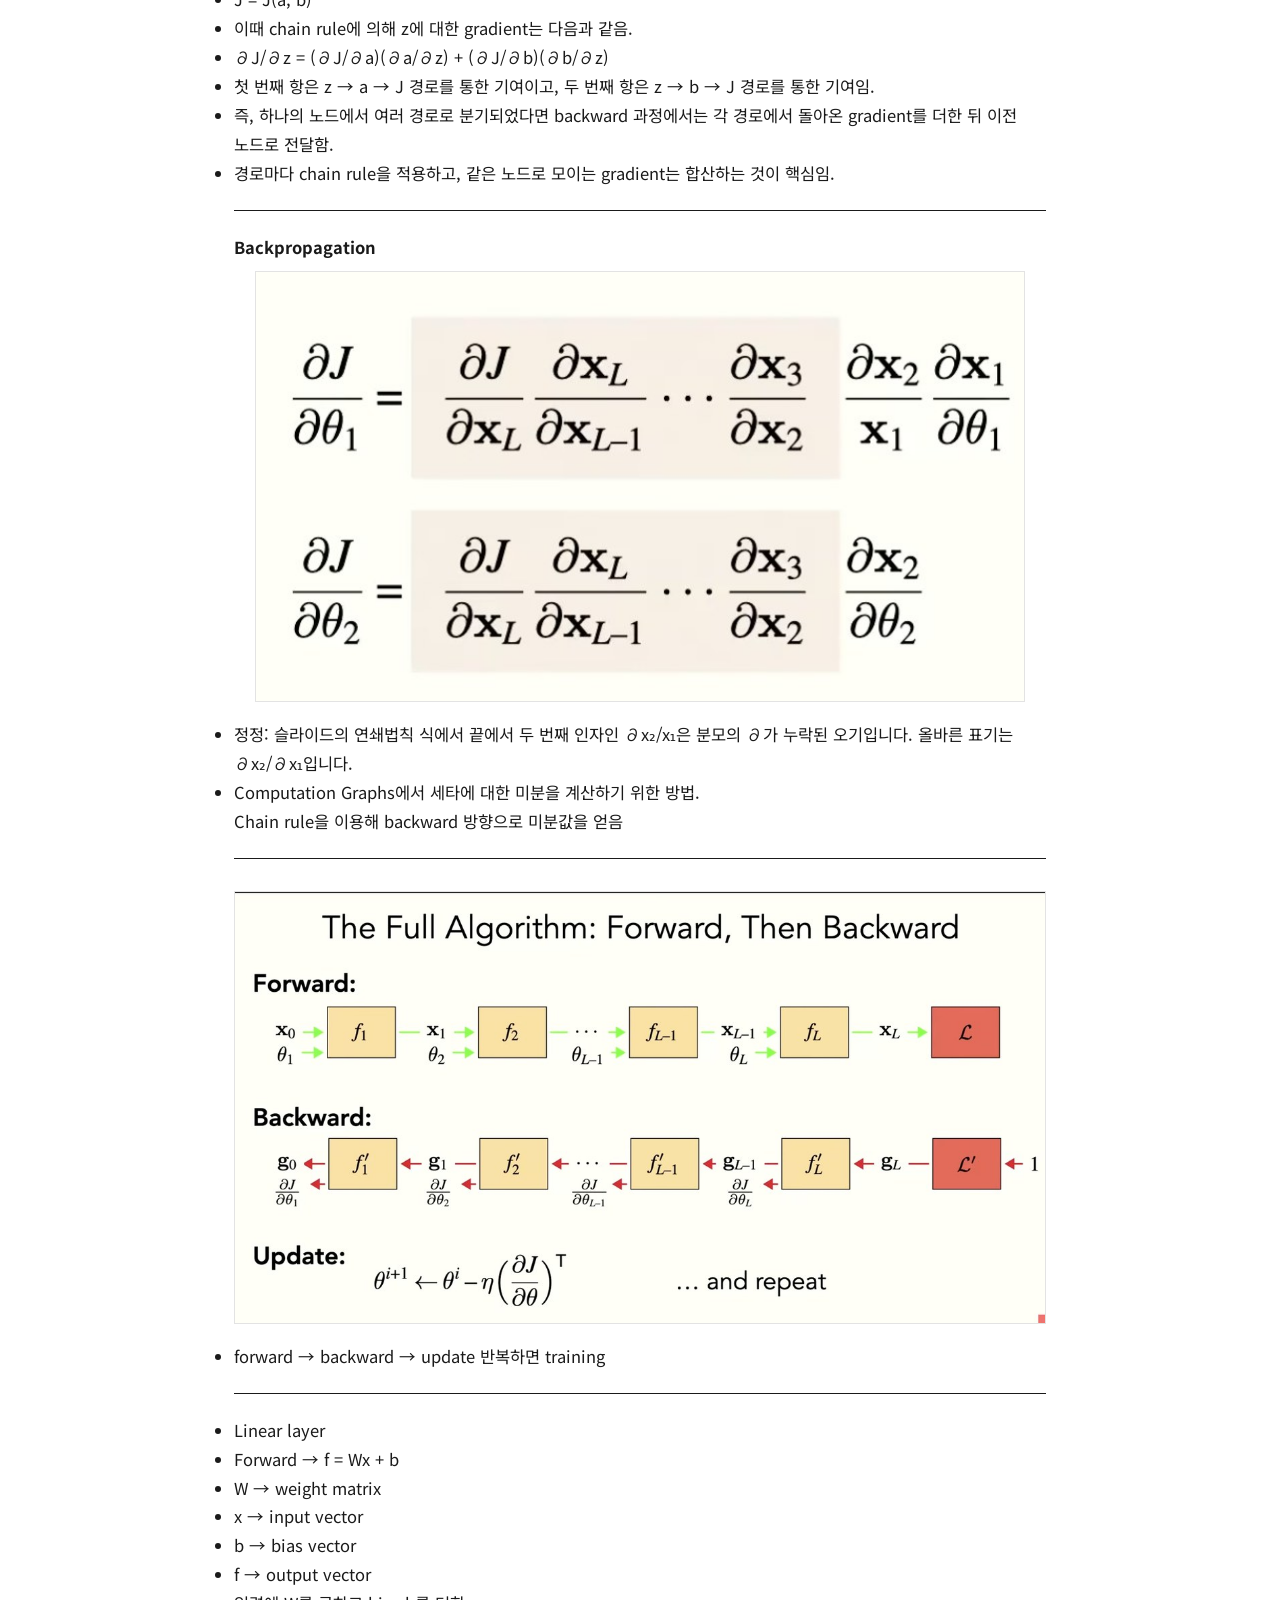
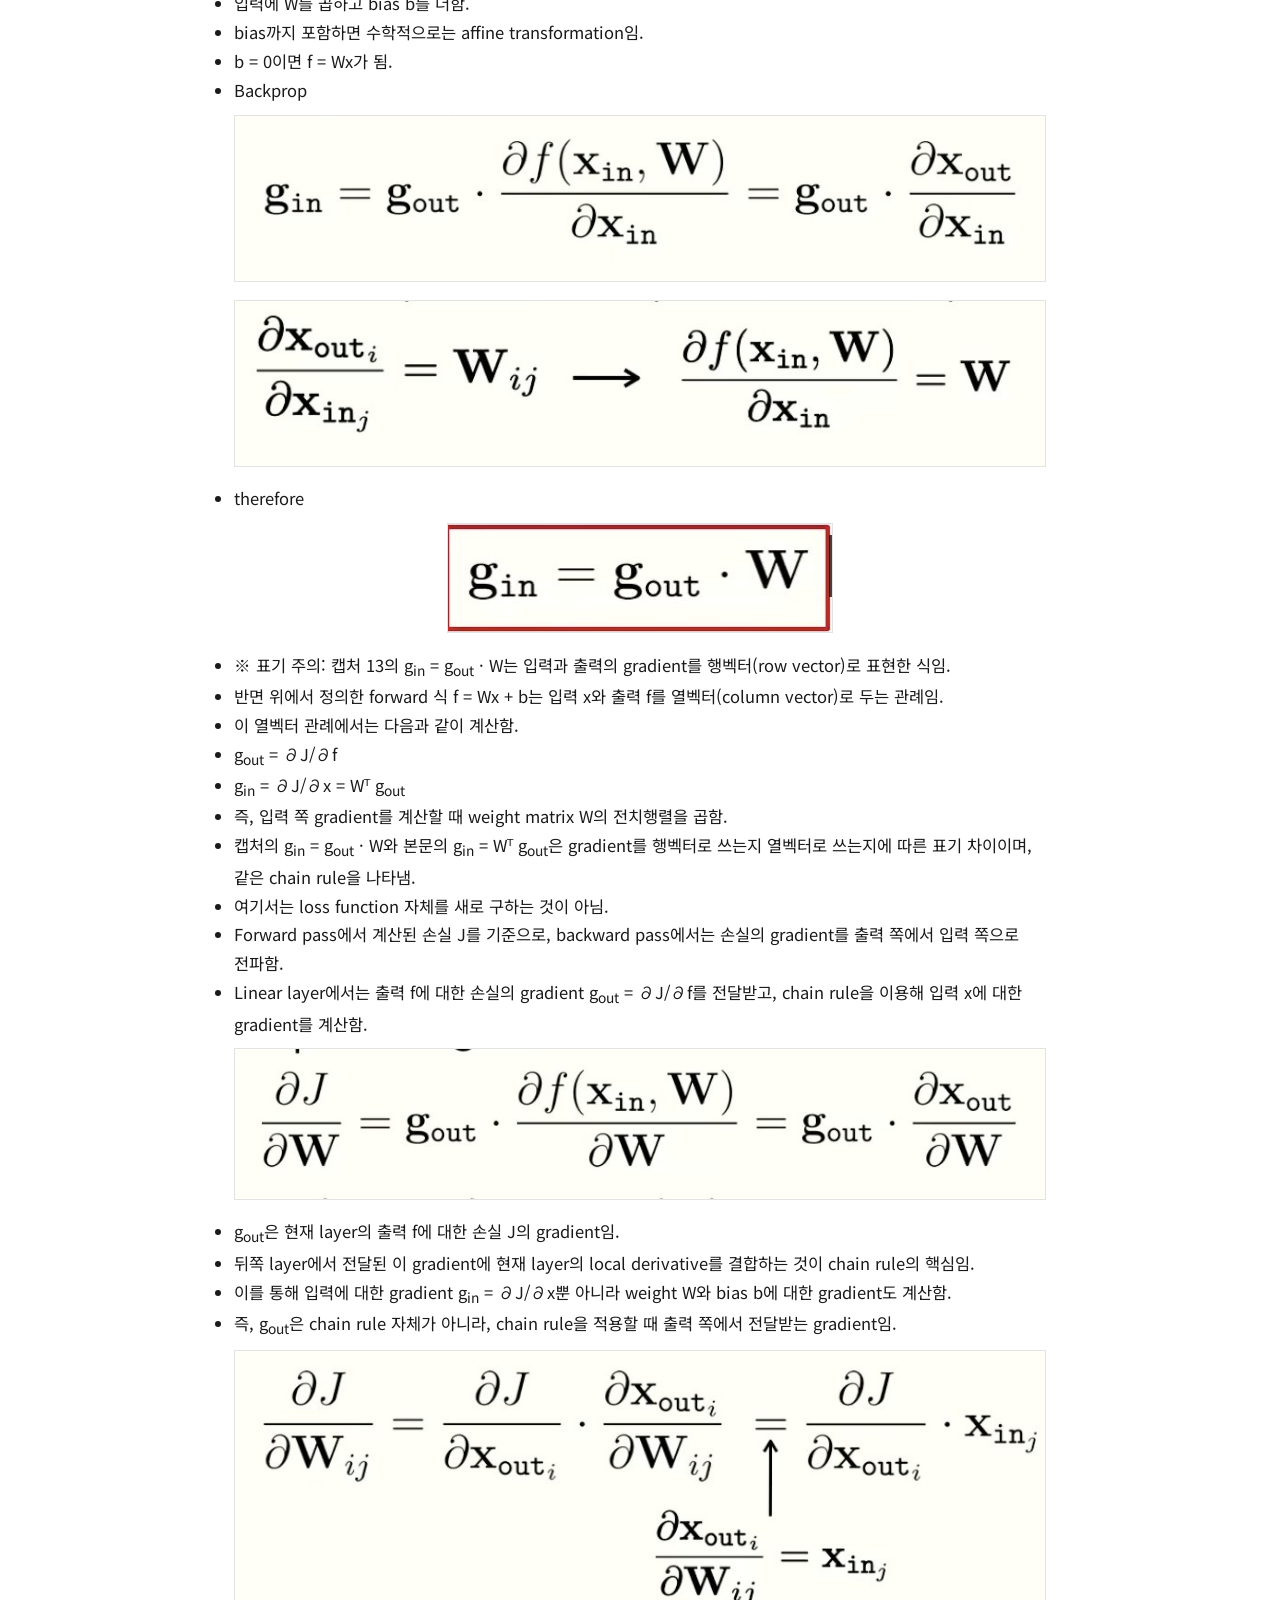
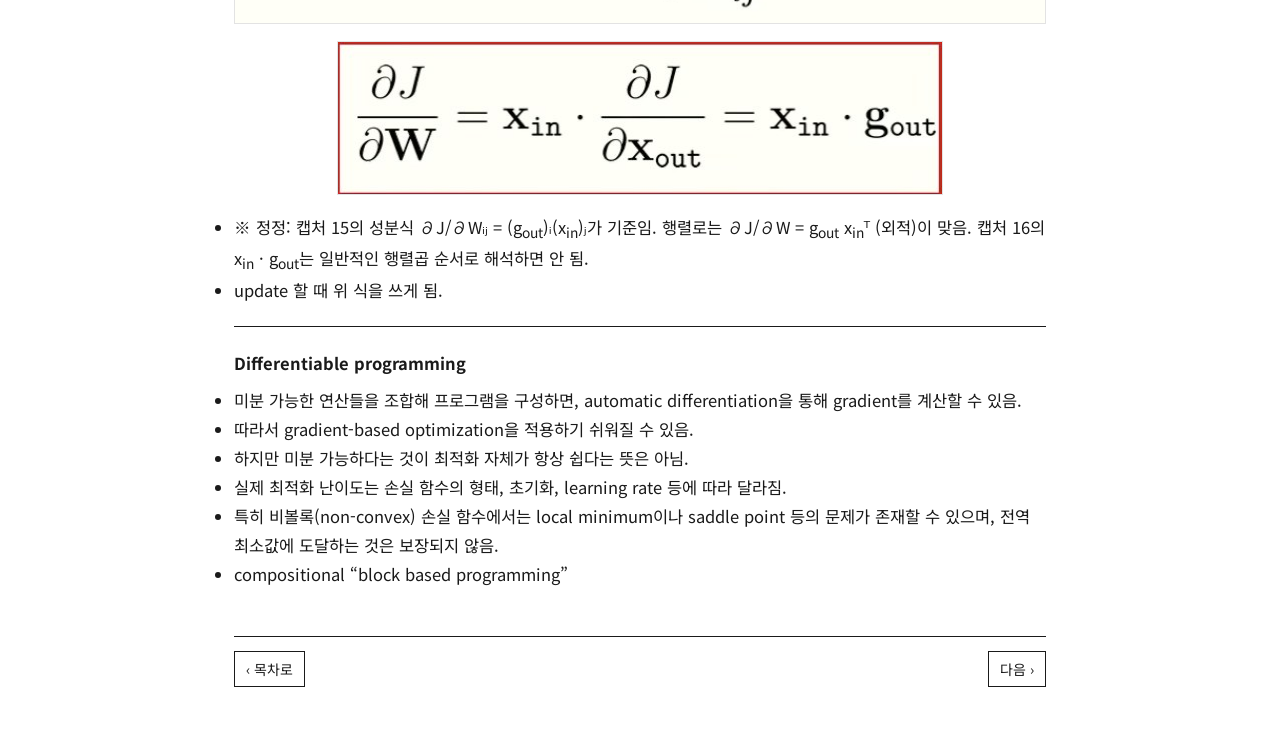
==== commit 777f9069: "dl round2: apply verified GPT replacement texts for 01/02/03/lec2" ====
--- a/01-how-to-train.html
+++ b/01-how-to-train.html
@@ -60,13 +60,51 @@
 <li>GD에서 업데이트 방향으로 <b>관성</b>을 가지고 업데이트 하게 됨</li>
 </ul><div class="figwrap"><img src="images/01-how-to-train-03.jpg" alt="How to train a NN — 딥러닝 연구 노트 강의 캡처 3" width="818" height="142" loading="lazy"></div>
 <ul>
+<li>캡처 3의 Momentum 업데이트 식은 다음과 같음.</li>
+<li>θ<sup>t+1</sup> ← θ<sup>t</sup> − η∇f(θ<sup>t</sup>) − α·m<sup>t</sup></li>
+<li>여기서 η는 learning rate, α는 이전 gradient의 영향을 얼마나 유지할지 결정하는 momentum 계수임.</li>
+<li>m<sup>t</sup>는 이전 단계들에서 계산한 gradient에 learning rate를 곱한 값을 누적한 양임. 과거 gradient의 영향은 α에 의해 점차 감소함.</li>
+<li>캡처의 부호에 맞춰 다음과 같이 정의함.</li>
+<li>m<sup>0</sup> = 0</li>
+<li>m<sup>t+1</sup> = η∇f(θ<sup>t</sup>) + α·m<sup>t</sup></li>
+<li>따라서 t ≥ 1에서 다음 관계가 성립함.</li>
+<li>m<sup>t</sup> = θ<sup>t−1</sup> − θ<sup>t</sup></li>
+<li>즉, m<sup>t</sup>는 이전 파라미터 이동량 θ<sup>t</sup> − θ<sup>t−1</sup>의 음수임.</li>
+<li>과거 gradient와 현재 gradient의 방향이 비슷하면, −α·m<sup>t</sup> 항이 현재의 gradient descent 방향에 더해져 관성이 생김.</li>
+<li>주의: 이 캡처의 m<sup>t</sup>는 파라미터의 이동 방향을 그대로 누적하는 velocity와 부호가 반대임. 따라서 일반적인 momentum의 velocity 정의를 그대로 대입하면 캡처 식과 부호가 맞지 않음.</li>
+</ul>
+<ul>
 <li>너무 작은 모멘텀 → 최소값에 적당히 천천히 감<br>적당한 모멘텀 → 최소값에 더 빨리 도달 할 수 있음<br>너무 높은 모멘텀 → 최소값을 지나가버림</li>
 </ul></section>
 <section class="part">
 <div class="concept-title">Evolution Strategies</div>
 <div class="figwrap"><img src="images/01-how-to-train-04.jpg" alt="How to train a NN — 딥러닝 연구 노트 강의 캡처 4" width="896" height="492" loading="lazy"></div>
 <div class="figwrap"><img src="images/01-how-to-train-05.jpg" alt="How to train a NN — 딥러닝 연구 노트 강의 캡처 5" width="1070" height="194" loading="lazy"></div>
-
+<ul>
+<li>Evolution Strategies(ES)는 목적함수의 gradient를 직접 계산하지 않고, 파라미터를 여러 방향으로 조금씩 변화시켜 얻은 목적함수 값으로 업데이트 방향을 추정하는 방법임.</li>
+<li>캡처 4처럼 목적함수 J가 계단형으로 불연속인 경우, 대부분의 구간에서 gradient가 0이고 불연속 지점에서는 미분이 정의되지 않음.</li>
+<li>따라서 일반적인 gradient descent로는 유용한 업데이트 방향을 구하기 어려울 수 있음.</li>
+<li>ES에서는 현재 파라미터 θ 주변에 무작위 노이즈를 추가하여 목적함수 값을 평가함.</li>
+<li>캡처 5의 식은 다음과 같음.</li>
+<li>ε<sub>i</sub> ∼ N(0, I)</li>
+<li>s<sub>i</sub> = J(θ + σε<sub>i</sub>)</li>
+<li>θ<sup>k+1</sup> ← θ<sup>k</sup> − η·(1/(σM))·Σ<sub>i=1</sub><sup>M</sup> s<sub>i</sub>·ε<sub>i</sub></li>
+<li>여기서</li>
+<li>ε<sub>i</sub> → 표준 정규분포에서 추출한 무작위 노이즈 벡터</li>
+<li>σ → 파라미터에 추가하는 노이즈의 크기</li>
+<li>M → 평가에 사용하는 노이즈 샘플의 개수</li>
+<li>s<sub>i</sub> → 노이즈를 적용한 파라미터에서 계산한 목적함수 값</li>
+<li>각 노이즈 방향 ε<sub>i</sub>에 목적함수 값 s<sub>i</sub>를 가중치로 곱하고, 여러 샘플의 결과를 평균 내어 gradient 방향을 추정함.</li>
+<li>즉, 다음과 같은 추정량을 사용함.</li>
+<li>ĝ = (1/(σM))·Σ<sub>i=1</sub><sup>M</sup> s<sub>i</sub>·ε<sub>i</sub></li>
+<li>이 추정량은 원래 목적함수 J 자체의 gradient가 아니라, Gaussian noise로 평활화한 목적함수의 gradient를 추정한 것임.</li>
+<li>J<sub>σ</sub>(θ) = E<sub>ε</sub>[J(θ + σε)]</li>
+<li>적절한 조건에서 다음이 성립함.</li>
+<li>∇J<sub>σ</sub>(θ) = (1/σ) E<sub>ε</sub>[J(θ + σε)ε]</li>
+<li>따라서 J가 불연속이더라도 평활화된 목적함수를 기준으로 업데이트 방향을 추정할 수 있음.</li>
+<li>캡처 5의 업데이트는 목적함수 J를 최소화하는 경우를 기준으로 하며, 추정한 gradient의 반대 방향으로 파라미터를 이동함.</li>
+<li>즉, 함수의 미분값을 직접 구하는 대신 여러 perturbation에 대한 평가 결과를 이용하는 gradient-free optimization 방법임.</li>
+</ul>
 </section>
 <section class="part">
 <div class="concept-title">Gradient clipping</div>
@@ -107,6 +145,18 @@
 <div class="figwrap"><img src="images/01-how-to-train-08.jpg" alt="How to train a NN — 딥러닝 연구 노트 강의 캡처 8" width="660" height="996" loading="lazy"></div>
 <ul>
 <li>아래가 input, 위로 갈수록 output</li>
+<li>Computation Graph에서 하나의 노드 출력이 여러 경로로 분기될 수 있음.</li>
+<li>Forward pass에서는 같은 값이 여러 연산에 입력으로 사용됨.</li>
+<li>Backward pass에서는 각 경로에서 전달되는 gradient의 기여를 모두 합산해야 함.</li>
+<li>예를 들어 스칼라 값 z가 두 경로로 나뉘어 다음과 같이 계산된다고 하자.</li>
+<li>a = h<sub>1</sub>(z)</li>
+<li>b = h<sub>2</sub>(z)</li>
+<li>J = J(a, b)</li>
+<li>이때 chain rule에 의해 z에 대한 gradient는 다음과 같음.</li>
+<li>∂J/∂z = (∂J/∂a)(∂a/∂z) + (∂J/∂b)(∂b/∂z)</li>
+<li>첫 번째 항은 z → a → J 경로를 통한 기여이고, 두 번째 항은 z → b → J 경로를 통한 기여임.</li>
+<li>즉, 하나의 노드에서 여러 경로로 분기되었다면 backward 과정에서는 각 경로에서 돌아온 gradient를 더한 뒤 이전 노드로 전달함.</li>
+<li>경로마다 chain rule을 적용하고, 같은 노드로 모이는 gradient는 합산하는 것이 핵심임.</li>
 </ul></section>
 <section class="part">
 <div class="concept-title">Backpropagation</div>
@@ -140,10 +190,22 @@
 <li>therefore</li>
 </ul><div class="figwrap"><img src="images/01-how-to-train-13.jpg" alt="How to train a NN — 딥러닝 연구 노트 강의 캡처 13" width="386" height="108" loading="lazy"></div>
 <ul>
-<li>loss function을 구하려면</li>
+<li>※ 표기 주의: 캡처 13의 g<sub>in</sub> = g<sub>out</sub> · W는 입력과 출력의 gradient를 행벡터(row vector)로 표현한 식임.</li>
+<li>반면 위에서 정의한 forward 식 f = Wx + b는 입력 x와 출력 f를 열벡터(column vector)로 두는 관례임.</li>
+<li>이 열벡터 관례에서는 다음과 같이 계산함.</li>
+<li>g<sub>out</sub> = ∂J/∂f</li>
+<li>g<sub>in</sub> = ∂J/∂x = Wᵀ g<sub>out</sub></li>
+<li>즉, 입력 쪽 gradient를 계산할 때 weight matrix W의 전치행렬을 곱함.</li>
+<li>캡처의 g<sub>in</sub> = g<sub>out</sub> · W와 본문의 g<sub>in</sub> = Wᵀ g<sub>out</sub>은 gradient를 행벡터로 쓰는지 열벡터로 쓰는지에 따른 표기 차이이며, 같은 chain rule을 나타냄.</li>
+<li>여기서는 loss function 자체를 새로 구하는 것이 아님.</li>
+<li>Forward pass에서 계산된 손실 J를 기준으로, backward pass에서는 손실의 gradient를 출력 쪽에서 입력 쪽으로 전파함.</li>
+<li>Linear layer에서는 출력 f에 대한 손실의 gradient g<sub>out</sub> = ∂J/∂f를 전달받고, chain rule을 이용해 입력 x에 대한 gradient를 계산함.</li>
 </ul><div class="figwrap"><img src="images/01-how-to-train-14.jpg" alt="How to train a NN — 딥러닝 연구 노트 강의 캡처 14" width="934" height="172" loading="lazy"></div>
 <ul>
-<li>gout → chainrule 역할</li>
+<li>g<sub>out</sub>은 현재 layer의 출력 f에 대한 손실 J의 gradient임.</li>
+<li>뒤쪽 layer에서 전달된 이 gradient에 현재 layer의 local derivative를 결합하는 것이 chain rule의 핵심임.</li>
+<li>이를 통해 입력에 대한 gradient g<sub>in</sub> = ∂J/∂x뿐 아니라 weight W와 bias b에 대한 gradient도 계산함.</li>
+<li>즉, g<sub>out</sub>은 chain rule 자체가 아니라, chain rule을 적용할 때 출력 쪽에서 전달받는 gradient임.</li>
 </ul><div class="figwrap"><img src="images/01-how-to-train-15.jpg" alt="How to train a NN — 딥러닝 연구 노트 강의 캡처 15" width="878" height="294" loading="lazy"></div>
 <div class="figwrap"><img src="images/01-how-to-train-16.jpg" alt="How to train a NN — 딥러닝 연구 노트 강의 캡처 16" width="606" height="152" loading="lazy"></div>
 <ul>
@@ -155,7 +217,12 @@
 <section class="part">
 <div class="concept-title">Differentiable programming</div>
 <ul>
-<li>Easy to optimize<br>compositional “block based programming”</li>
+<li>미분 가능한 연산들을 조합해 프로그램을 구성하면, automatic differentiation을 통해 gradient를 계산할 수 있음.</li>
+<li>따라서 gradient-based optimization을 적용하기 쉬워질 수 있음.</li>
+<li>하지만 미분 가능하다는 것이 최적화 자체가 항상 쉽다는 뜻은 아님.</li>
+<li>실제 최적화 난이도는 손실 함수의 형태, 초기화, learning rate 등에 따라 달라짐.</li>
+<li>특히 비볼록(non-convex) 손실 함수에서는 local minimum이나 saddle point 등의 문제가 존재할 수 있으며, 전역 최소값에 도달하는 것은 보장되지 않음.</li>
+<li>compositional “block based programming”</li>
 </ul></section>
 </div>
 <div class="pnav"><a href="index.html">‹ 목차로</a><a href="02-arch-grid.html">다음 ›</a></div>
